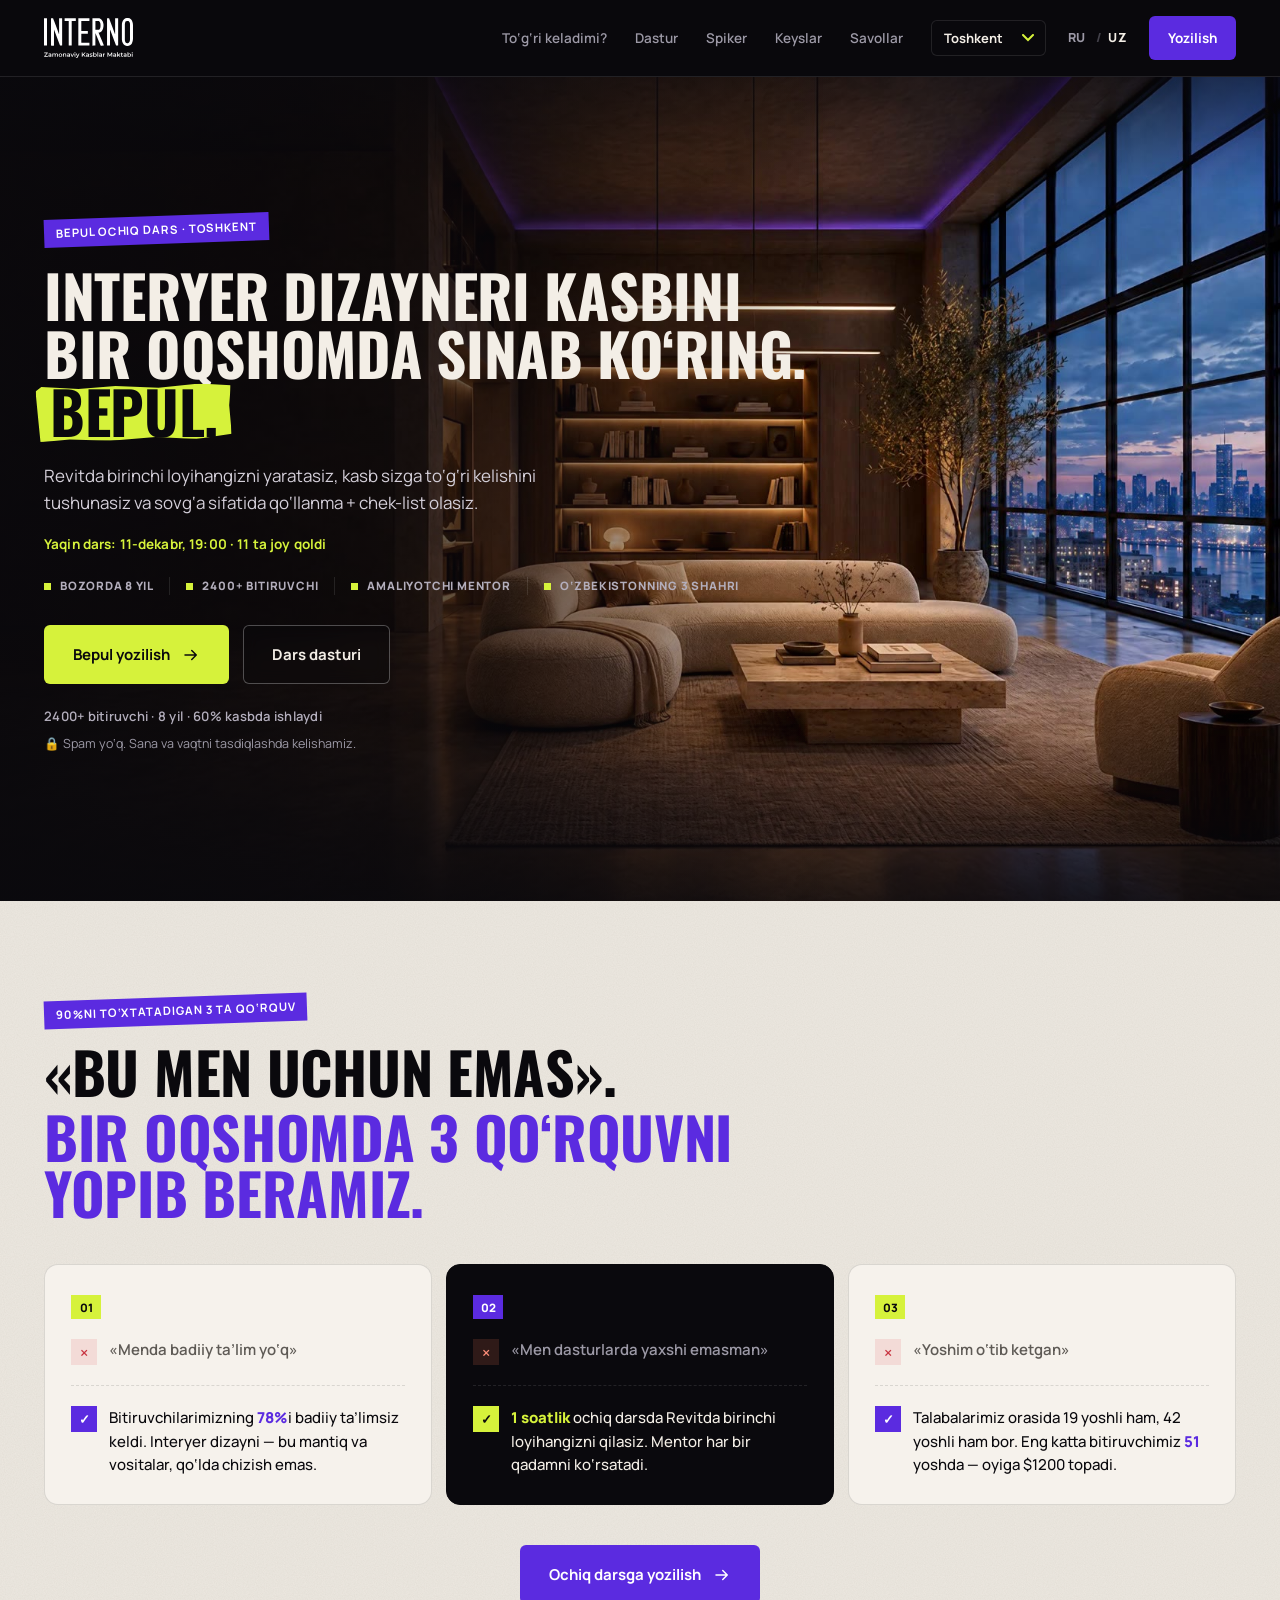
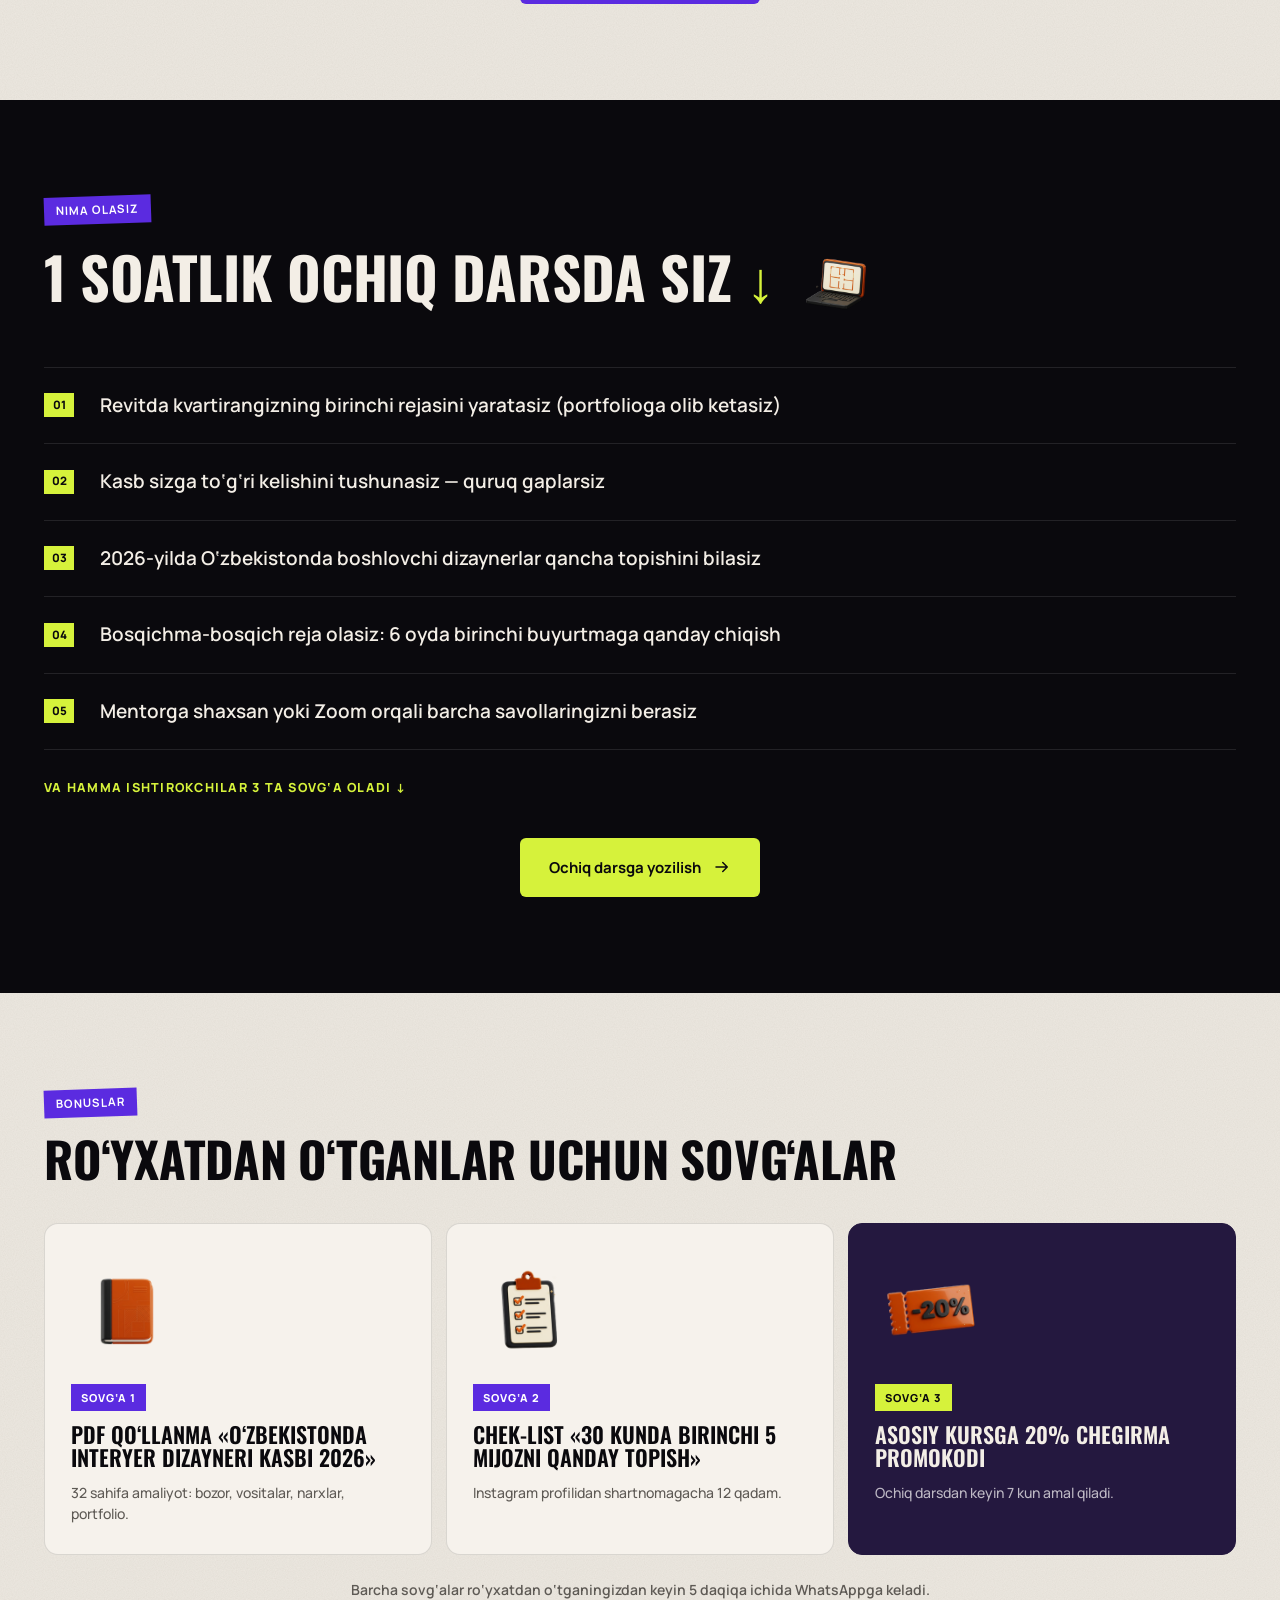
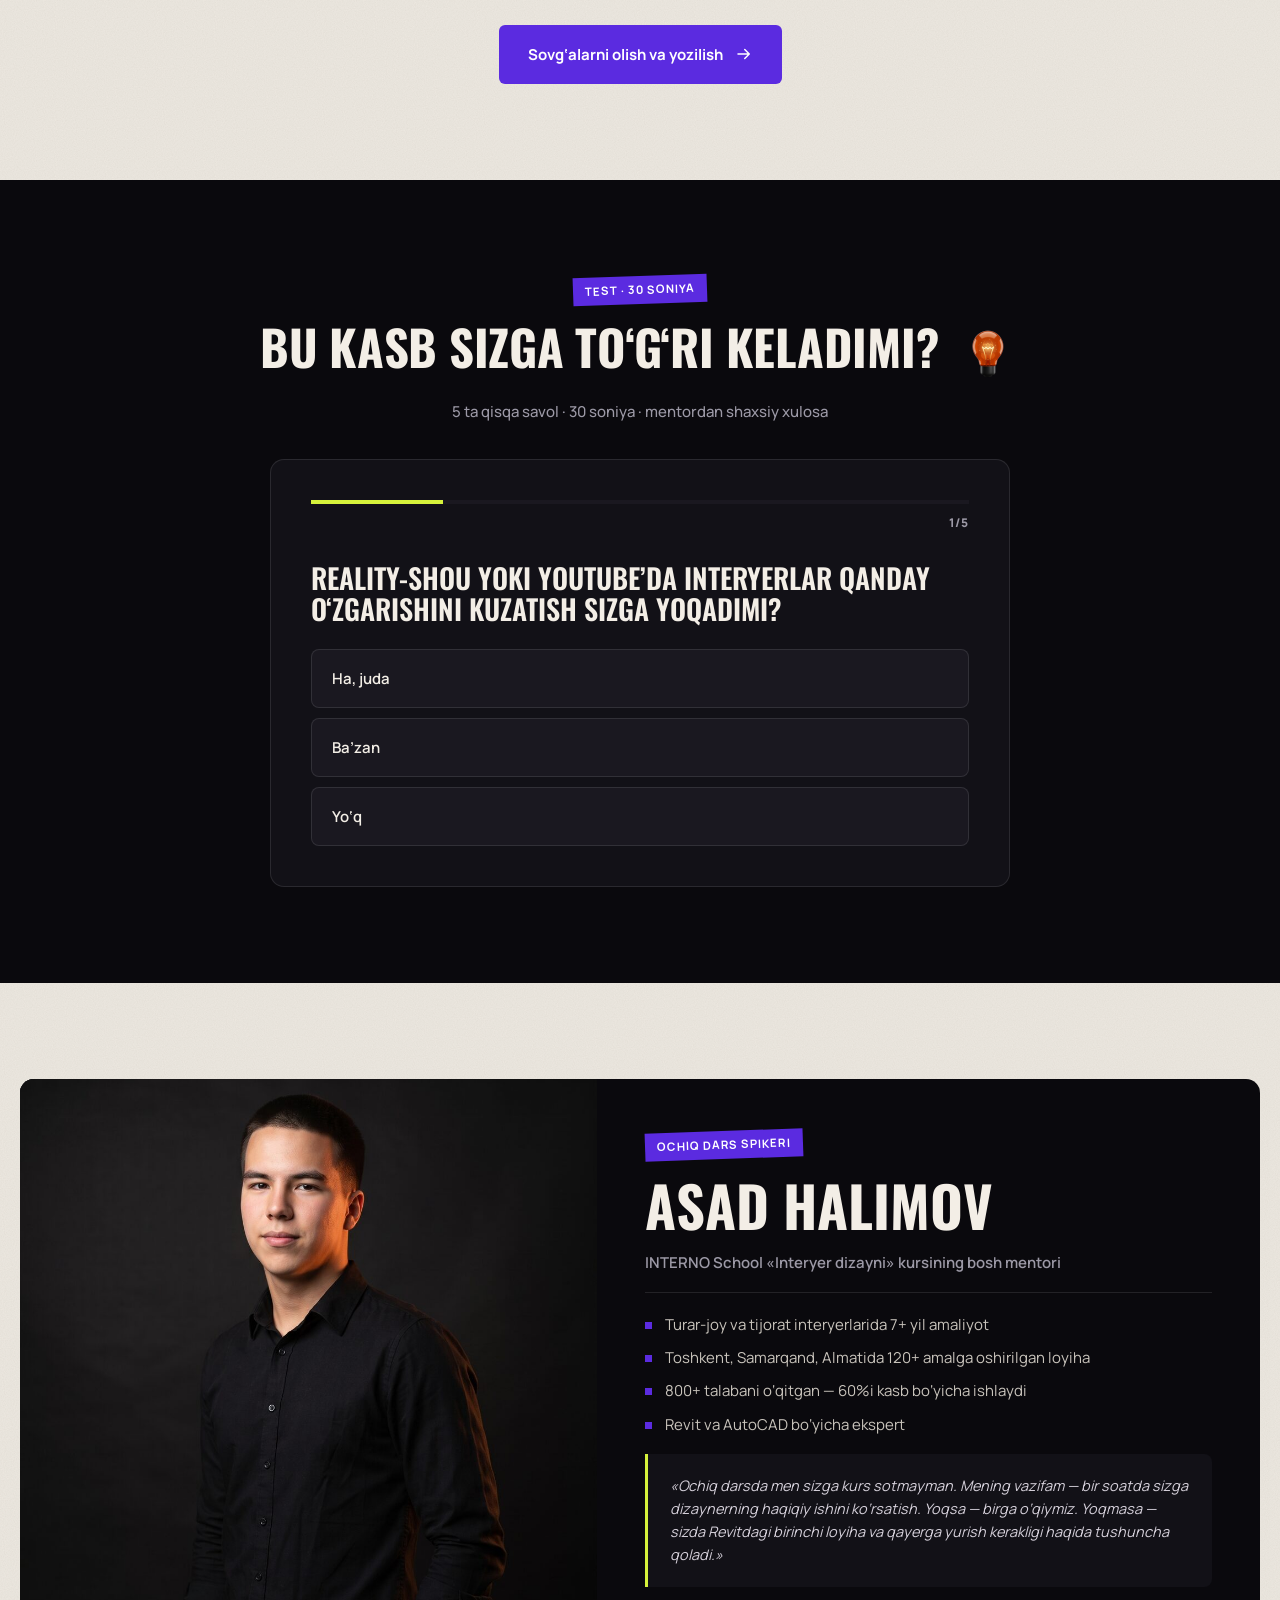
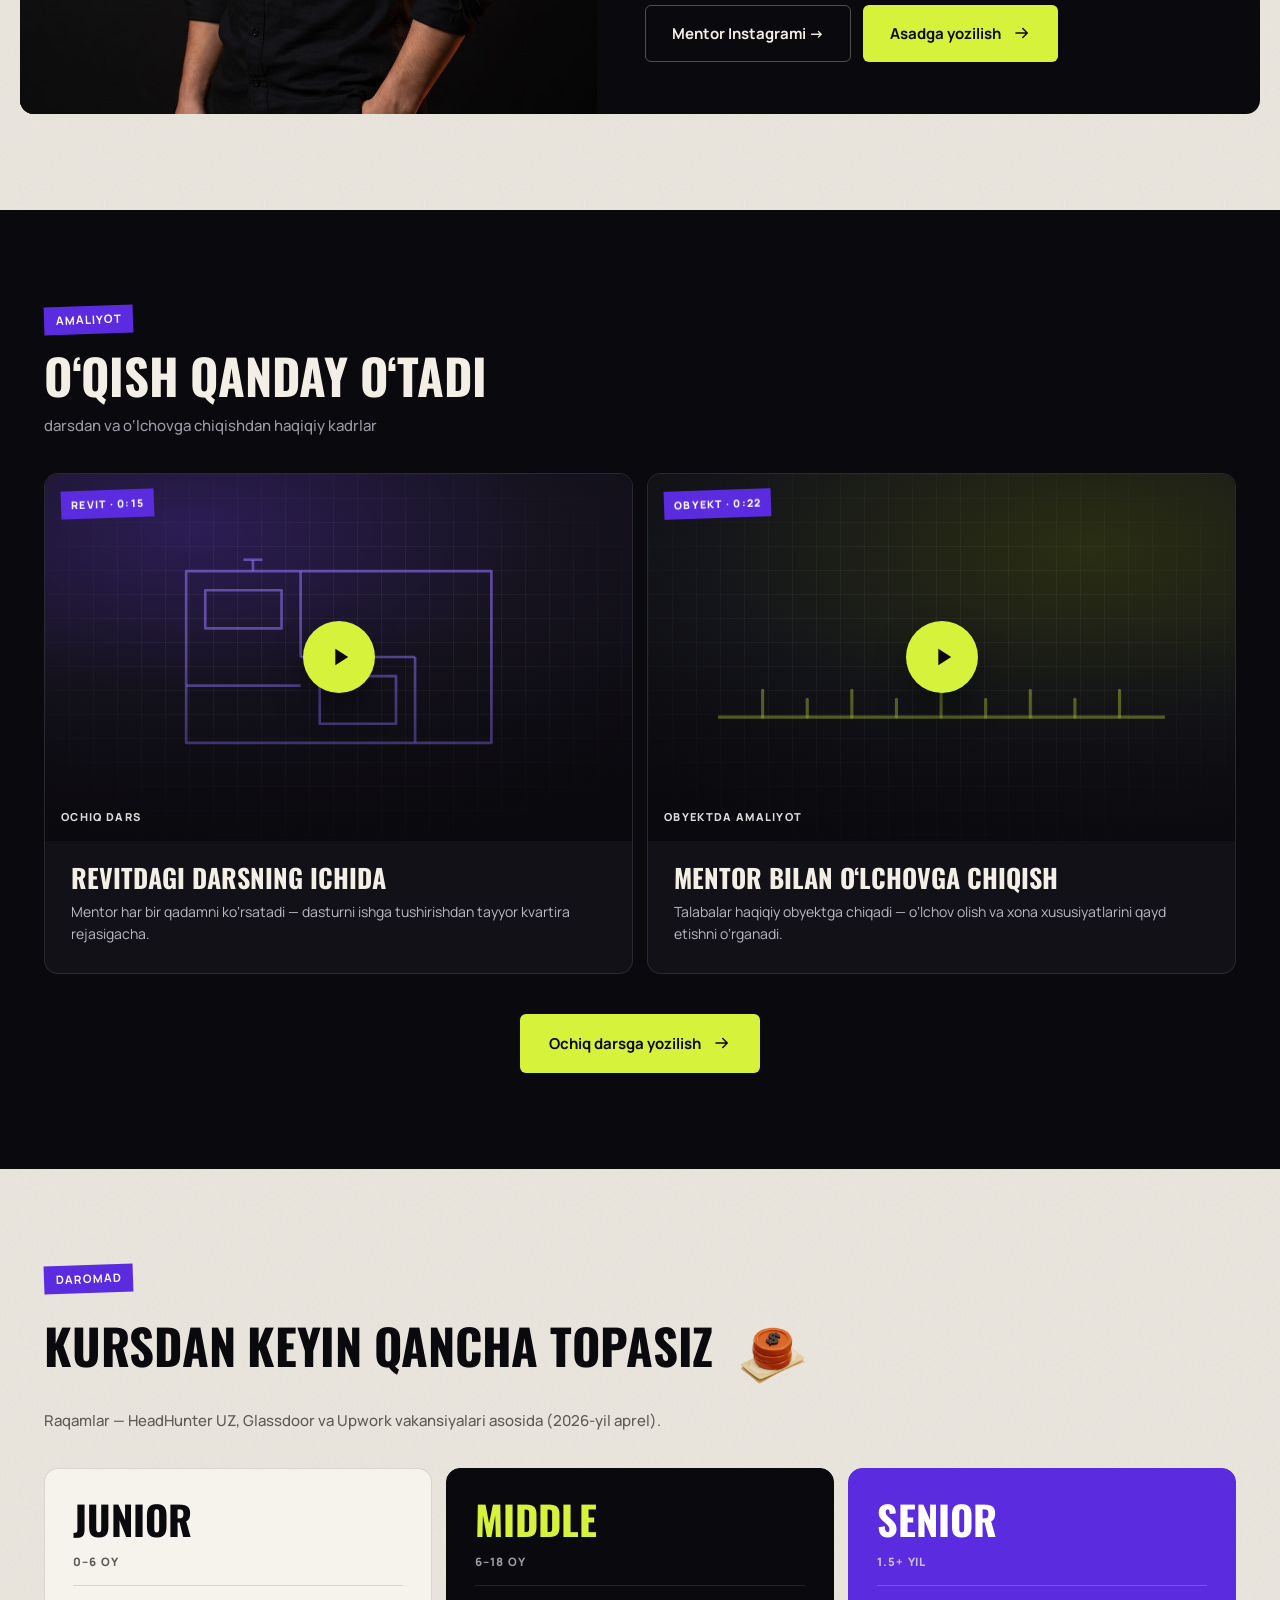
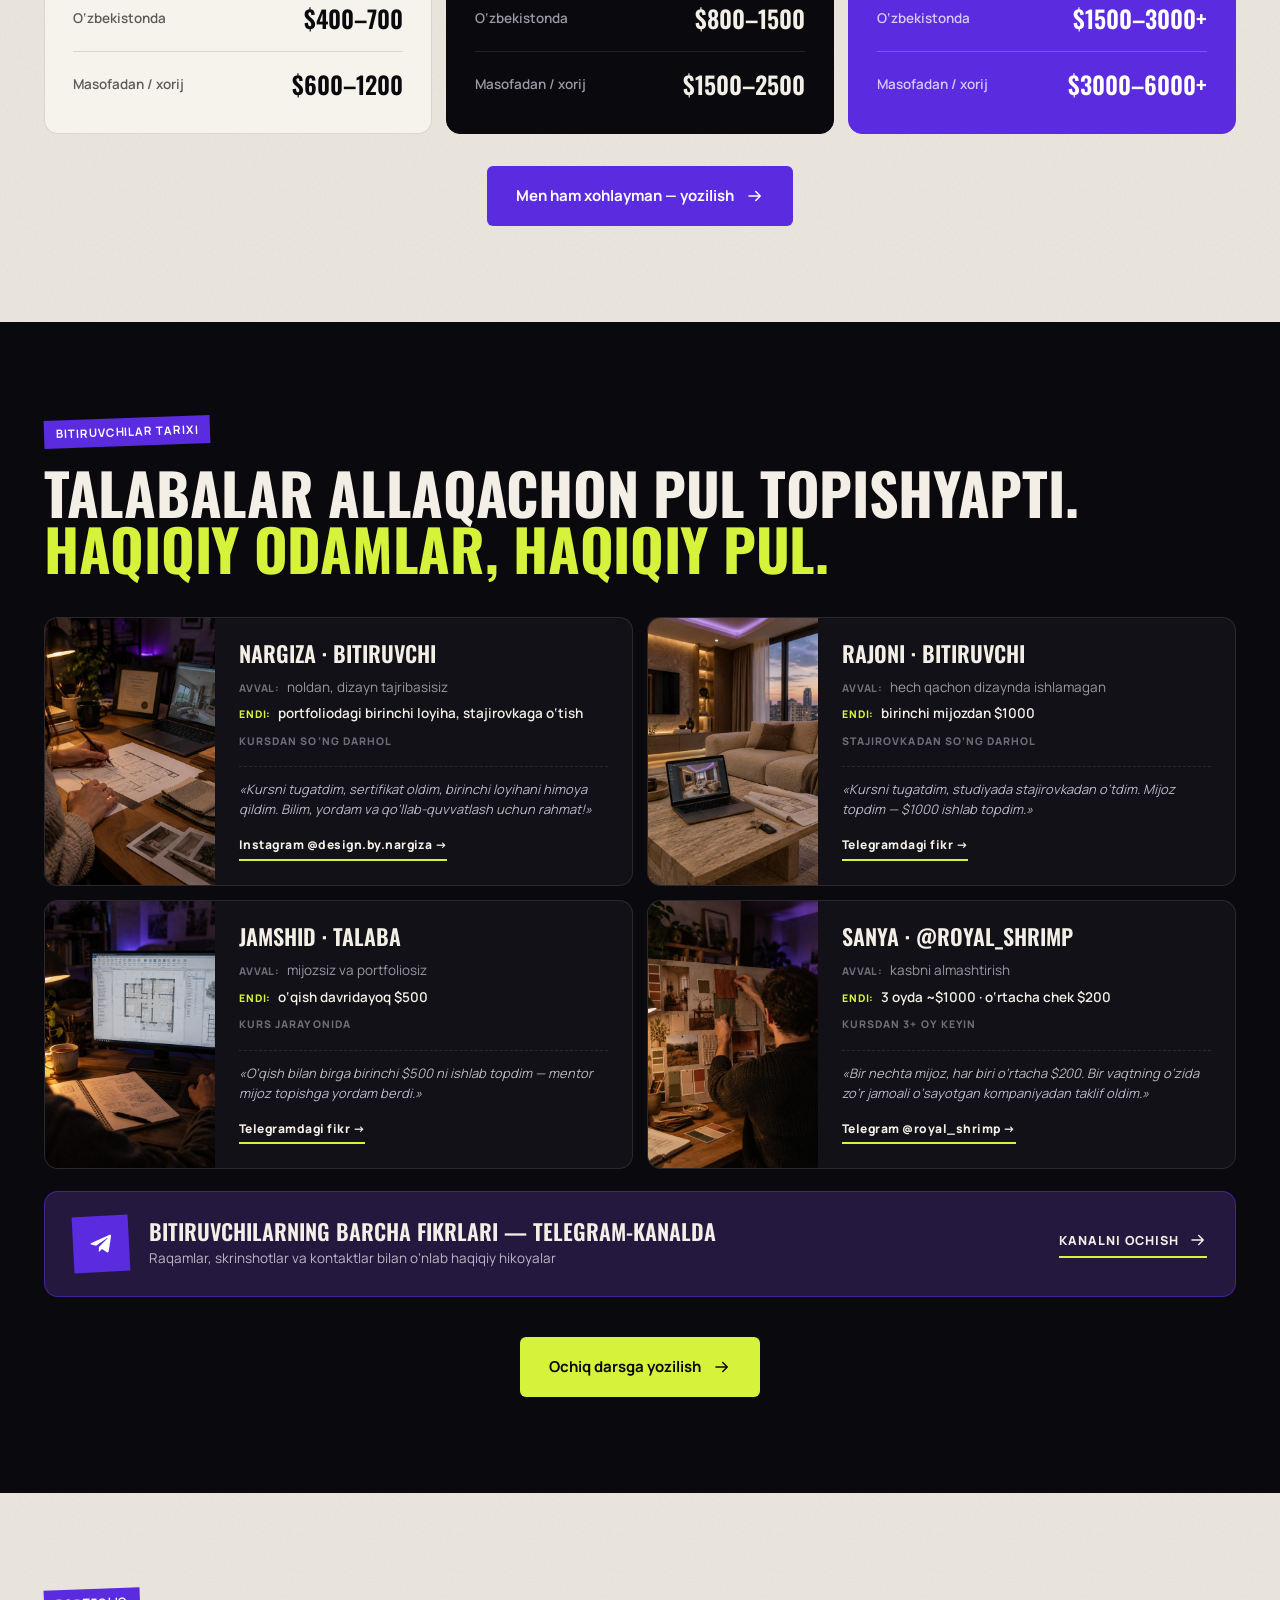
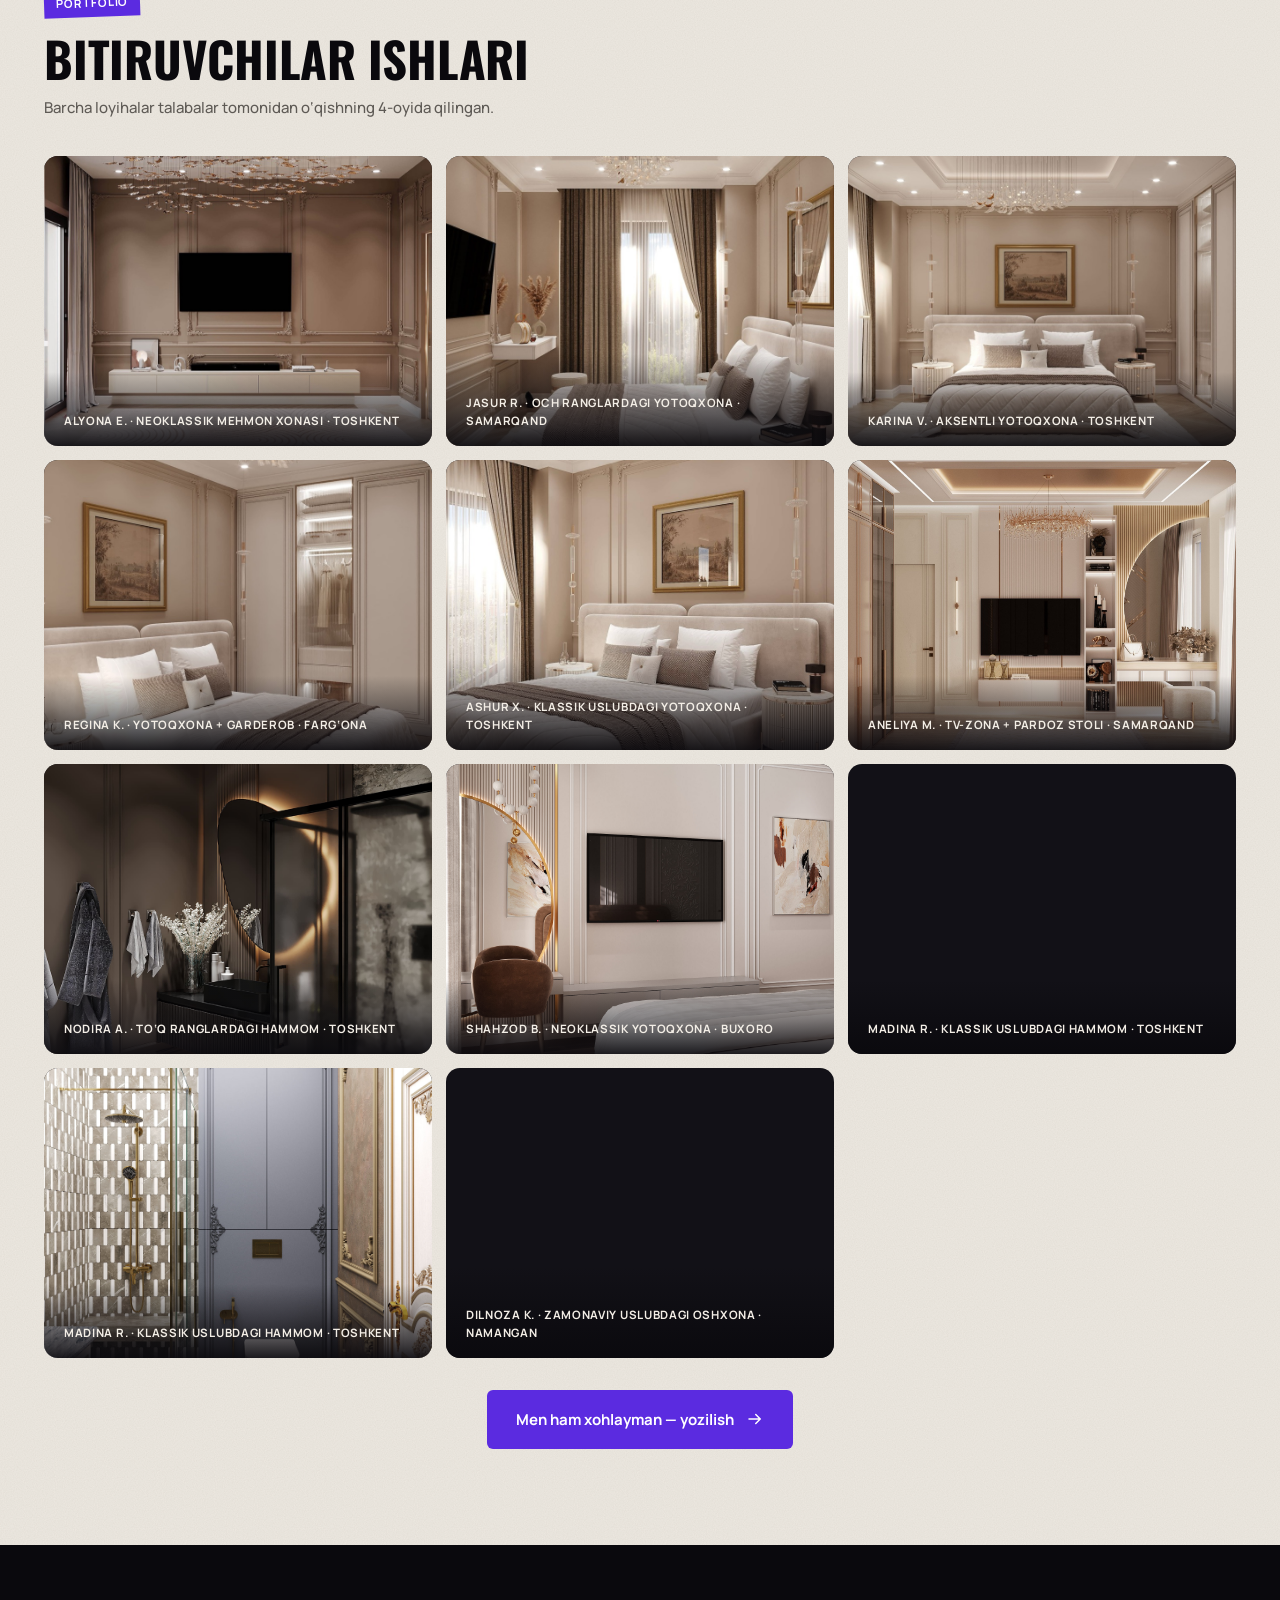
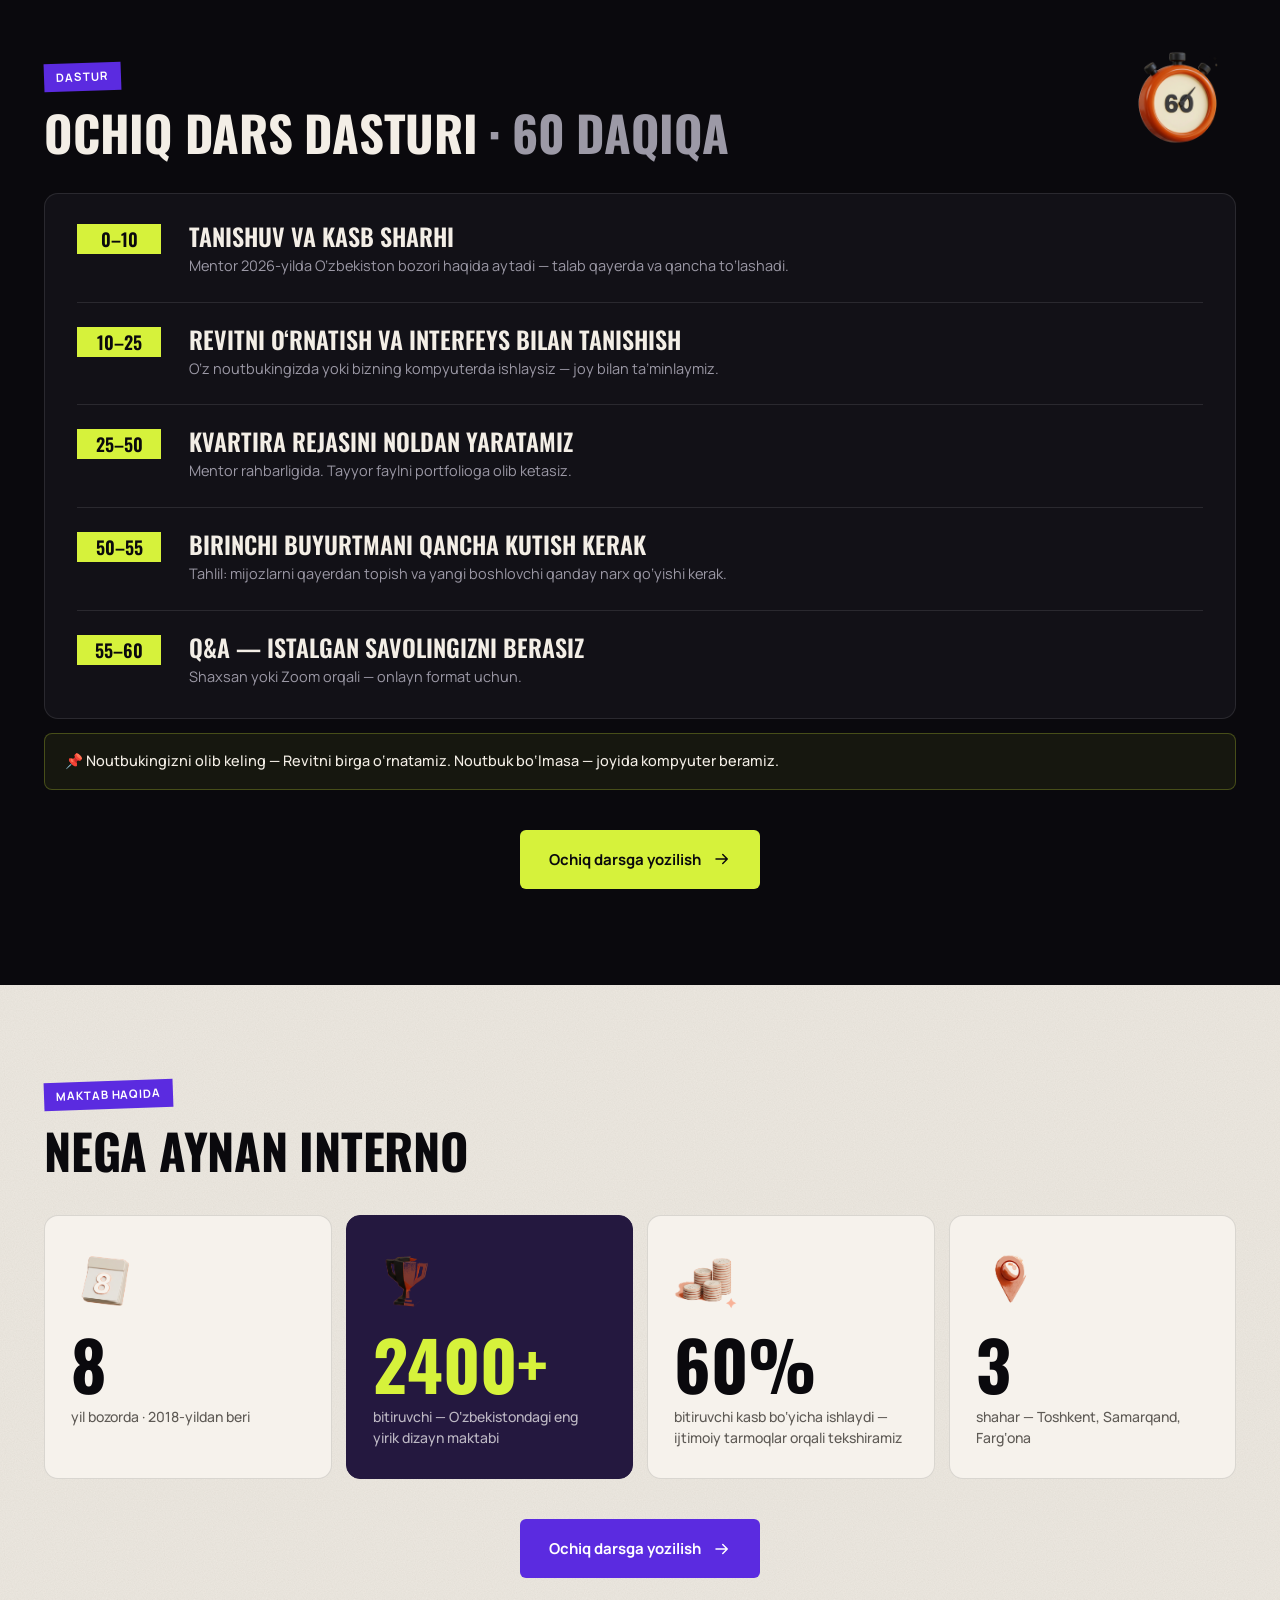
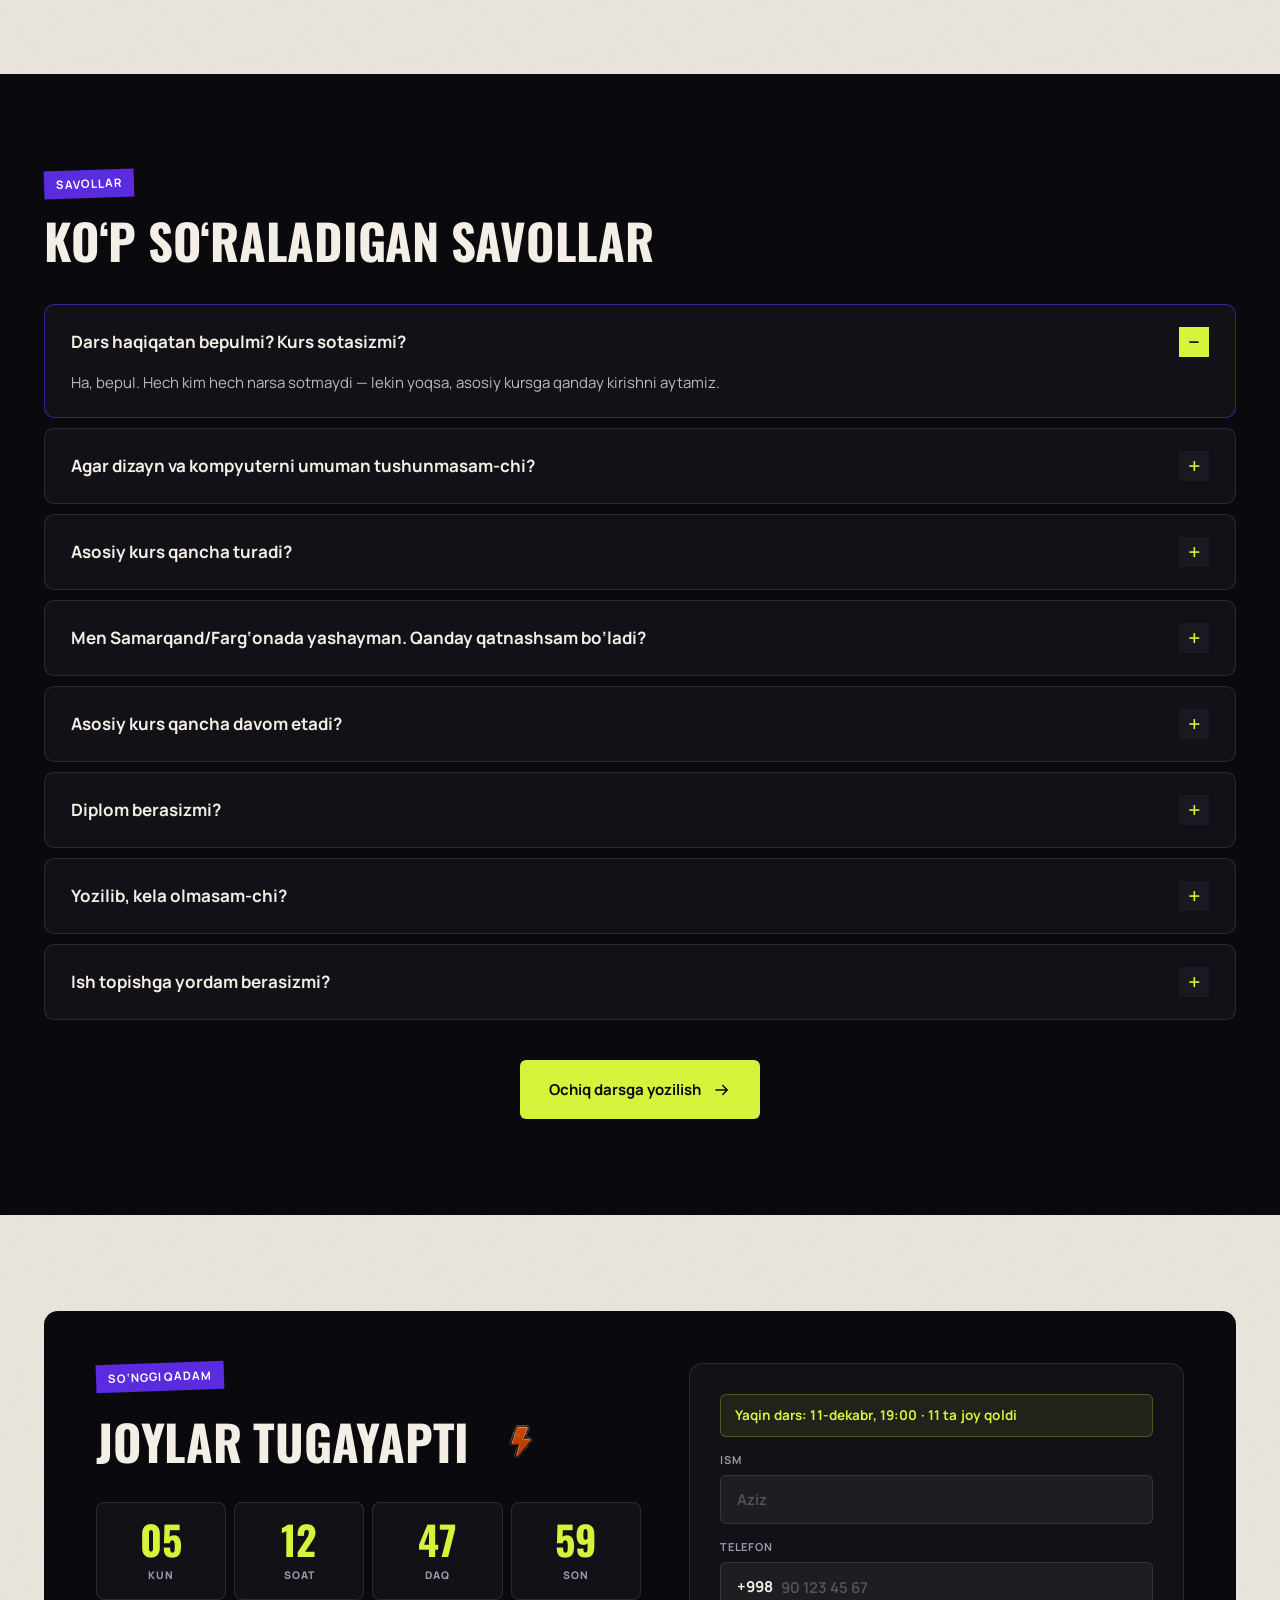
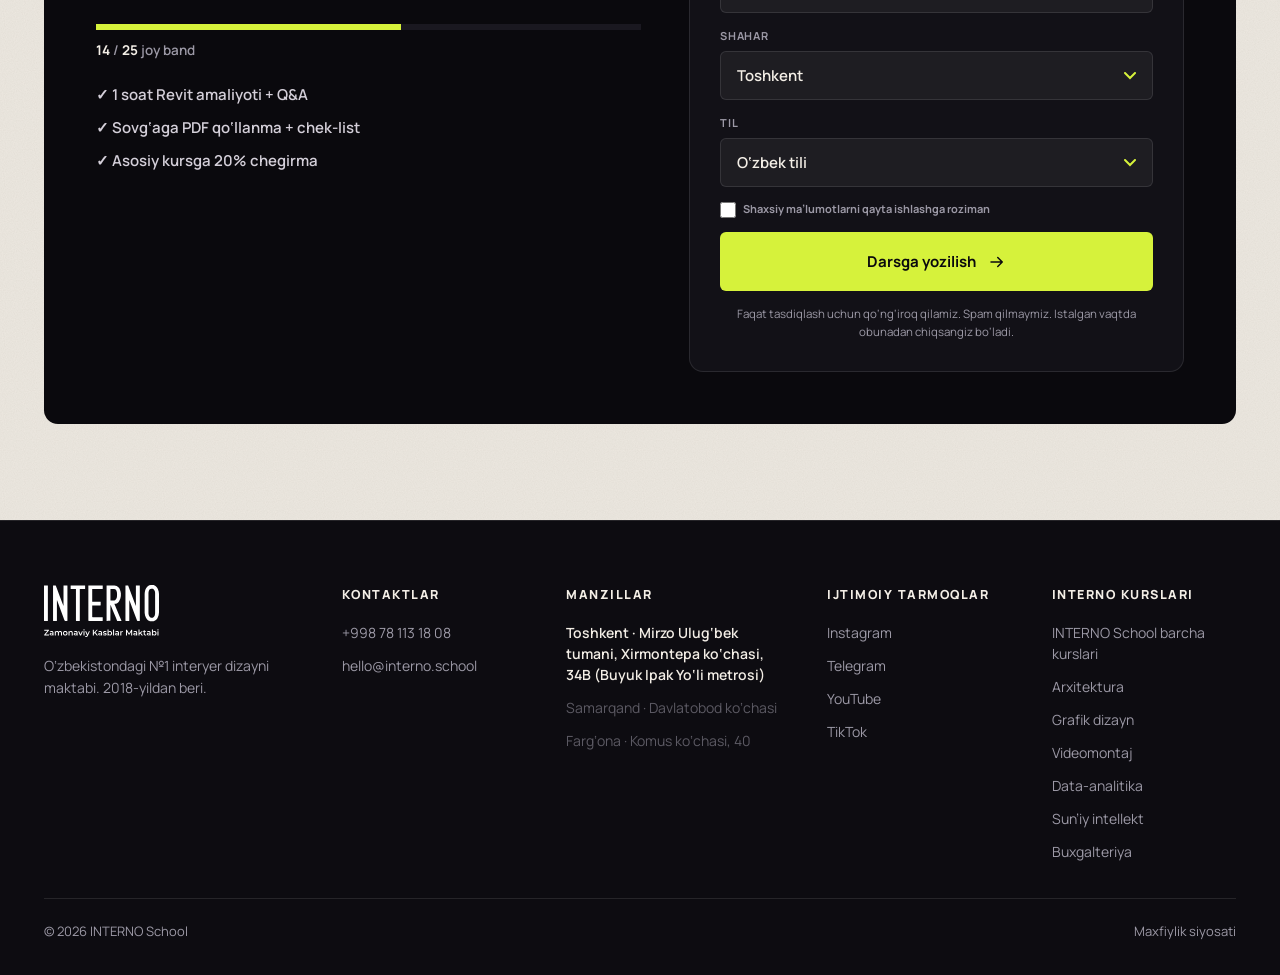
==== uz/index.html @ 607f504f "SEO/GEO: домен interior.internoedu.uz, статическая /uz/, JSON-LD, robots/sitemap/llms - canonical/og" ====
<!DOCTYPE html>
<html lang="uz">
<head>
<meta charset="UTF-8" />
<meta name="viewport" content="width=device-width, initial-scale=1.0" />
<!-- СГЕНЕРИРОВАНО scripts/build-seo.mjs из index.html — не редактируйте вручную -->
<!-- seo:start — блок генерирует scripts/build-seo.mjs, правки вносите там (тексты — в META/dict) -->
<title>Toshkentda interyer dizayni kursi — bepul ochiq dars | INTERNO</title>
<meta name="description" content="Toshkent, Samarqand va Farg‘onada interyer dizayni bo‘yicha bepul ochiq dars: 1 soatda Revitda birinchi loyiha. Asosiy kurs — 6 oy, sertifikat." />
<meta name="robots" content="index, follow, max-image-preview:large, max-snippet:-1, max-video-preview:-1" />
<link rel="canonical" href="https://interior.internoedu.uz/uz/" />
<link rel="alternate" hreflang="ru" href="https://interior.internoedu.uz/" />
<link rel="alternate" hreflang="uz" href="https://interior.internoedu.uz/uz/" />
<link rel="alternate" hreflang="x-default" href="https://interior.internoedu.uz/" />
<link rel="icon" href="/favicon.ico" sizes="48x48" />
<link rel="icon" href="/icon.svg" type="image/svg+xml" />
<link rel="apple-touch-icon" href="/apple-touch-icon.png" />
<meta property="og:type" content="website" />
<meta property="og:site_name" content="INTERNO School" />
<meta property="og:url" content="https://interior.internoedu.uz/uz/" />
<meta property="og:title" content="Toshkentda interyer dizayni kursi — bepul ochiq dars | INTERNO" />
<meta property="og:description" content="Toshkent, Samarqand va Farg‘onada interyer dizayni bo‘yicha bepul ochiq dars: 1 soatda Revitda birinchi loyiha. Asosiy kurs — 6 oy, sertifikat." />
<meta property="og:image" content="https://interior.internoedu.uz/hero/interior-d.jpg" />
<meta property="og:image:width" content="1920" />
<meta property="og:image:height" content="1080" />
<meta property="og:image:alt" content="Dizaynerlik interyerining 3D kompozitsiyasi" />
<meta property="og:locale" content="uz_UZ" />
<meta property="og:locale:alternate" content="ru_RU" />
<meta name="twitter:card" content="summary_large_image" />
<meta name="twitter:title" content="Toshkentda interyer dizayni kursi — bepul ochiq dars | INTERNO" />
<meta name="twitter:description" content="Toshkent, Samarqand va Farg‘onada interyer dizayni bo‘yicha bepul ochiq dars: 1 soatda Revitda birinchi loyiha. Asosiy kurs — 6 oy, sertifikat." />
<meta name="twitter:image" content="https://interior.internoedu.uz/hero/interior-d.jpg" />
<script type="application/ld+json">
{
 "@context": "https://schema.org",
 "@graph": [
  {
   "@type": "EducationalOrganization",
   "@id": "https://internoedu.uz/#org",
   "name": "INTERNO School",
   "url": "https://internoedu.uz/",
   "telephone": "+998781131808",
   "sameAs": [
    "https://t.me/interno_school",
    "https://instagram.com/interno.school"
   ]
  },
  {
   "@type": "Course",
   "@id": "https://interior.internoedu.uz/#course",
   "name": "Interyer dizayni",
   "description": "INTERNO School’ning Toshkent, Samarqand va Farg‘onadagi oflayn interyer dizayni kursi: 6 oy, haftada 2 marta, 2 soatdan, QR-kodli sertifikat, karyera markazi portfolio va birinchi mijozlarni topishda yordam beradi. Bepul ochiq darsdan boshlang: 1 soatda Revitda kvartira rejasining birinchi loyihasi.",
   "url": "https://interior.internoedu.uz/uz/",
   "inLanguage": [
    "ru",
    "uz"
   ],
   "provider": {
    "@id": "https://internoedu.uz/#org"
   },
   "image": "https://interior.internoedu.uz/hero/interior-d.jpg",
   "timeRequired": "P6M",
   "educationalCredentialAwarded": "QR-kodli sertifikat",
   "hasCourseInstance": [
    {
     "@type": "CourseInstance",
     "courseMode": "Onsite",
     "courseWorkload": "Haftada 2 marta, 2 soatdan",
     "location": {
      "@type": "Place",
      "name": "INTERNO School — Toshkent",
      "address": {
       "@type": "PostalAddress",
       "streetAddress": "Mirzo Ulug‘bek tumani, Xirmontepa ko‘chasi, 34B (Buyuk Ipak Yo‘li metrosi)",
       "addressLocality": "Tashkent",
       "addressCountry": "UZ"
      }
     }
    },
    {
     "@type": "CourseInstance",
     "courseMode": "Onsite",
     "courseWorkload": "Haftada 2 marta, 2 soatdan",
     "location": {
      "@type": "Place",
      "name": "INTERNO School — Samarqand",
      "address": {
       "@type": "PostalAddress",
       "streetAddress": "Davlatobod ko‘chasi",
       "addressLocality": "Samarkand",
       "addressCountry": "UZ"
      }
     }
    },
    {
     "@type": "CourseInstance",
     "courseMode": "Onsite",
     "courseWorkload": "Haftada 2 marta, 2 soatdan",
     "location": {
      "@type": "Place",
      "name": "INTERNO School — Farg‘ona",
      "address": {
       "@type": "PostalAddress",
       "streetAddress": "Komus ko‘chasi, 40",
       "addressLocality": "Fergana",
       "addressCountry": "UZ"
      }
     }
    }
   ]
  },
  {
   "@type": "Person",
   "@id": "https://interior.internoedu.uz/#mentor-asad",
   "name": "Asad Halimov",
   "jobTitle": "INTERNO School «Interyer dizayni» kursining bosh mentori",
   "image": "https://interior.internoedu.uz/mentor-asad.jpg",
   "worksFor": {
    "@id": "https://internoedu.uz/#org"
   },
   "knowsAbout": [
    "Revit",
    "AutoCAD",
    "Interyer dizayni"
   ],
   "description": "Turar-joy va tijorat interyerlarida 7+ yil amaliyot. Toshkent, Samarqand, Almatida 120+ amalga oshirilgan loyiha. 800+ talabani o‘qitgan — 60%i kasb bo‘yicha ishlaydi. Revit va AutoCAD bo‘yicha ekspert."
  },
  {
   "@type": "WebPage",
   "@id": "https://interior.internoedu.uz/uz/#webpage",
   "url": "https://interior.internoedu.uz/uz/",
   "name": "Toshkentda interyer dizayni kursi — bepul ochiq dars | INTERNO",
   "description": "Toshkent, Samarqand va Farg‘onada interyer dizayni bo‘yicha bepul ochiq dars: 1 soatda Revitda birinchi loyiha. Asosiy kurs — 6 oy, sertifikat.",
   "inLanguage": "uz",
   "about": {
    "@id": "https://interior.internoedu.uz/#course"
   },
   "mentions": {
    "@id": "https://interior.internoedu.uz/#mentor-asad"
   },
   "publisher": {
    "@id": "https://internoedu.uz/#org"
   },
   "primaryImageOfPage": "https://interior.internoedu.uz/hero/interior-d.jpg",
   "breadcrumb": {
    "@id": "https://interior.internoedu.uz/uz/#breadcrumb"
   },
   "dateModified": "2026-11-08"
  },
  {
   "@type": "BreadcrumbList",
   "@id": "https://interior.internoedu.uz/uz/#breadcrumb",
   "itemListElement": [
    {
     "@type": "ListItem",
     "position": 1,
     "name": "INTERNO School",
     "item": "https://internoedu.uz/uz/"
    },
    {
     "@type": "ListItem",
     "position": 2,
     "name": "Interyer dizayni",
     "item": "https://interior.internoedu.uz/uz/"
    }
   ]
  },
  {
   "@type": "FAQPage",
   "@id": "https://interior.internoedu.uz/uz/#faq",
   "inLanguage": "uz",
   "mainEntity": [
    {
     "@type": "Question",
     "name": "Dars haqiqatan bepulmi? Kurs sotasizmi?",
     "acceptedAnswer": {
      "@type": "Answer",
      "text": "Ha, bepul. Hech kim hech narsa sotmaydi — lekin yoqsa, asosiy kursga qanday kirishni aytamiz."
     }
    },
    {
     "@type": "Question",
     "name": "Agar dizayn va kompyuterni umuman tushunmasam-chi?",
     "acceptedAnswer": {
      "@type": "Answer",
      "text": "Dars noldan qurilgan. Mentor har bir qadamni tushuntiradi."
     }
    },
    {
     "@type": "Question",
     "name": "Asosiy kurs qancha turadi?",
     "acceptedAnswer": {
      "@type": "Answer",
      "text": "Format va shaharga bog‘liq. Aniq narx va bo‘lib to‘lash shartlarini darsda aytamiz."
     }
    },
    {
     "@type": "Question",
     "name": "Men Samarqand/Farg‘onada yashayman. Qanday qatnashsam bo‘ladi?",
     "acceptedAnswer": {
      "@type": "Answer",
      "text": "Ochiq darslar 3 ta shaharning barchasida o‘tkaziladi. Shahringizdagi manzilni yozilganingizda yuboramiz."
     }
    },
    {
     "@type": "Question",
     "name": "Asosiy kurs qancha davom etadi?",
     "acceptedAnswer": {
      "@type": "Answer",
      "text": "6 oy. Haftada 2 marta, 2 soatdan."
     }
    },
    {
     "@type": "Question",
     "name": "Diplom berasizmi?",
     "acceptedAnswer": {
      "@type": "Answer",
      "text": "Ha, saytimizda tekshirsa bo‘ladigan QR-kodli sertifikat beramiz."
     }
    },
    {
     "@type": "Question",
     "name": "Yozilib, kela olmasam-chi?",
     "acceptedAnswer": {
      "@type": "Answer",
      "text": "Shunchaki bizga yozing — keyingi darsga ko‘chiramiz. Hech qanday muammosiz."
     }
    },
    {
     "@type": "Question",
     "name": "Ish topishga yordam berasizmi?",
     "acceptedAnswer": {
      "@type": "Answer",
      "text": "Ha, karyera markazimiz bor. Portfolio yig‘ish va birinchi mijozlarni topishda yordam beramiz."
     }
    }
   ]
  }
 ]
}
</script>
<!-- seo:end -->

<!-- ===== BOOT + I18N =====
     Inlined in <head> so ?lang=uz|ru and ?city=tsh|smr|fer apply synchronously,
     before the hero is painted (no flash of Russian text on ?lang=uz).
     Order: URL param → localStorage → navigator.language → default uz. -->
<script>
// Next open lesson — single source of truth for hero line, forms and countdown.
// Lessons repeat weekly: the anchor date fixes the weekday and time (Tashkent,
// UTC+5), the upcoming date is computed from it so the page never goes stale.
// seatsMax/seatsMin: свободные места в начале и в конце недельного цикла —
// seatsLeft считается от времени до урока, одинаково у всех посетителей.
window.LESSON_SCHEDULE = { anchor: '2026-07-17', time: '19:00', seatsTotal: 25, seatsMax: 12, seatsMin: 2 };
window.nextLessonTarget = function(){
  var S = window.LESSON_SCHEDULE, WEEK = 7 * 86400000;
  var t = new Date(S.anchor + 'T' + S.time + ':00+05:00');
  var now = new Date();
  if(now > t) t = new Date(t.getTime() + Math.ceil((now - t) / WEEK) * WEEK);
  return t;
};
window.lessonDateStr = function(target){
  // Calendar date of the lesson in Tashkent: shift to UTC+5, read as UTC.
  return new Date(target.getTime() + 5 * 3600000).toISOString().slice(0, 10);
};
window.lessonSeatsLeft = function(target){
  var S = window.LESSON_SCHEDULE, WEEK = 7 * 86400000;
  // Доля недели, прошедшая с прошлого урока: 0 — запись только открылась,
  // 1 — урок вот-вот начнётся.
  var f = Math.min(1, Math.max(0, 1 - (target - new Date()) / WEEK));
  // Smoothstep: заполнение ускоряется к середине недели и к концу.
  var eased = f * f * (3 - 2 * f);
  return S.seatsMin + Math.round((S.seatsMax - S.seatsMin) * (1 - eased));
};
window.NEXT_LESSON = (function(){
  var S = window.LESSON_SCHEDULE, t = nextLessonTarget();
  return { date: lessonDateStr(t), time: S.time, seatsLeft: lessonSeatsLeft(t), seatsTotal: S.seatsTotal };
})();

const dict = {
  ru: {
    "nav.fear":"Подойдёт?","nav.program":"Программа","nav.mentor":"Спикер","nav.cases":"Кейсы","nav.faq":"FAQ","nav.signup":"Записаться",
    "nav.cityAria":"Город",
    "hero.eyebrow":"Бесплатный открытый урок",
    "hero.title1":"Попробуйте профессию","hero.title2":"дизайнера интерьера","hero.title3":"за 1 вечер. <em>Бесплатно.</em>",
    "hero.subtitle":"Создадите свой первый проект в Revit, поймёте подходит ли вам профессия, и получите путеводитель + чек-лист в подарок.",
    "hero.cta":"Записаться бесплатно","hero.cta2":"Программа урока",
    "hero.social":"2400+ выпускников · 8 лет · 60% в профессии",
    "hero.micro":"🔒 Без спама. Дату и время согласуем при подтверждении.",
    "hero.alt":"3D композиция дизайнерского интерьера",
    /* --- A/B, вариант B: оффер-первый герой. Ключ "x@b" перекрывает "x",
           пока window.AB_HERO === 'b' (см. t() в applyLang). --- */
    "hero.title1@b":"<em>60%</em> выпускников",
    "hero.title2@b":"работают дизайнерами",
    "hero.title3@b":"Первый проект — за 1 вечер",
    "hero.subtitle@b":"За 60 минут соберёте планировку квартиры в Revit и унесёте готовый файл в портфолио. Куратор разберёт, сколько платят на рынке и где брать первого клиента. Опыт не нужен.",
    "hero.cta@b":"Занять место на уроке",
    "hero.proof1":"2400+ выпускников","hero.proof2":"8 лет на рынке","hero.proof3":"Куратор-практик, 7+ лет",
    "hero.proofNote":"",
    "hero.formTitle":"Заполнение — 15 секунд",
    "hero.program":"Сначала посмотреть программу",
    "trust.t1":"8 лет на рынке","trust.t2":"2400+ выпускников","trust.t3":"Куратор-практик","trust.t4":"3 города Узбекистана",
    "mc.label":"Ведёт открытый урок","mc.name":"Асад Халимов","mc.role":"Старший куратор · 7+ лет в дизайне",

    "fear.kicker":"3 страха, которые останавливают 90% людей",
    "fear.title":"«Это не для меня».",
    "fear.title2":"Закроем все 3 страха<br/>за 1 вечер.",
    "fear.q1":"«У меня нет художественного образования»",
    "fear.a1":"<b>78%</b> наших выпускников пришли без художки. Дизайн интерьера — это логика и инструменты, а не рисование от руки.",
    "fear.q2":"«Я не разбираюсь в программах»",
    "fear.a2":"За <b>1 час</b> открытого урока вы сделаете свой первый проект в Revit. Куратор покажет каждый шаг.",
    "fear.q3":"«Уже не мой возраст»",
    "fear.a3":"Среди студентов и в 19, и в 42. Самой старшей выпускнице <b>51</b> — она зарабатывает $1200 в месяц.",

    "ben.title":"За 1 час на открытом уроке",
    "ben.b1":"Сделаете свой первый проект планировки квартиры в Revit (унесёте в портфолио)",
    "ben.b2":"Поймёте подходит ли вам профессия — без воды и общих фраз",
    "ben.b3":"Узнаете сколько реально зарабатывают начинающие дизайнеры в Узбекистане в 2026",
    "ben.b4":"Получите пошаговый план: как за 6 месяцев выйти на свой первый заказ",
    "ben.b5":"Зададите все вопросы куратору лично или в Zoom — для онлайн-формата",
    "ben.foot":"И ВСЕ присутствующие получают 3 подарка ↓",

    "gift.title":"Подарки за регистрацию",
    "gift.l1":"ПОДАРОК 1","gift.l2":"ПОДАРОК 2","gift.l3":"ПОДАРОК 3",
    "gift.t1":"PDF-гайд «Путеводитель по профессии дизайнера интерьера в Узбекистане 2026»",
    "gift.d1":"32 страницы практики: рынок, инструменты, цены, портфолио.",
    "gift.t2":"Чек-лист «Как найти первых 5 клиентов за 30 дней»",
    "gift.d2":"12 шагов от первого профиля в Instagram до подписания договора.",
    "gift.t3":"Промокод на скидку 20% на основной курс",
    "gift.d3":"Действует 7 дней после открытого урока.",
    "gift.note":"Все подарки придут на WhatsApp в течение 5 минут после регистрации.",
    "gift.cta":"Получить подарки и записаться",

    "quiz.title":"Подходит ли вам профессия?",
    "quiz.lead":"5 коротких вопросов · 30 секунд · персональный вердикт от куратора",
    "quiz.restart":"← Пройти заново",
    "q1.t":"Вам нравится наблюдать, как меняются интерьеры в реалити-шоу или на YouTube?",
    "q1.a1":"Да, очень","q1.a2":"Иногда","q1.a3":"Нет",
    "q2.t":"Что вас больше привлекает в профессии?",
    "q2.a1":"Творчество и самовыражение","q2.a2":"Стабильный доход","q2.a3":"Работа удалённо","q2.a4":"Всё вместе",
    "q3.t":"Сколько времени готовы уделять обучению?",
    "q3.a1":"1–2 часа в день","q3.a2":"3–4 часа в день","q3.a3":"Только по выходным",
    "q4.t":"Какой результат хотите получить через 6 месяцев?",
    "q4.a1":"Первый клиент и доход","q4.a2":"Новая профессия и портфолио","q4.a3":"Просто разобраться, моё ли это",
    "q5.t":"В каком городе вы находитесь?",
    "q5.a1":"Ташкент","q5.a2":"Самарканд","q5.a3":"Фергана","q5.a4":"Другой город",
    "verdict.high":"<b>Отличный результат:</b> по вашим ответам профессия дизайнера интерьера подходит вам — приходите на бесплатный урок и убедитесь на практике.",
    "verdict.mid":"<b>Хороший потенциал:</b> у вас есть интерес и мотивация — открытый урок поможет окончательно понять, ваше ли это.",
    "verdict.low":"<b>Вы пока сомневаетесь</b> — бесплатный урок ни к чему не обязывает и поможет принять решение.",

    "m.kicker":"Спикер открытого урока",
    "m.role":"Старший куратор курса «Дизайн интерьера» в INTERNO School",
    "m.l1":"7+ лет практики в дизайне жилых и коммерческих интерьеров",
    "m.l2":"120+ реализованных проектов в Ташкенте, Самарканде, Алматы",
    "m.l3":"Обучил 800+ студентов — 60% работают в профессии",
    "m.l4":"Эксперт по Revit и AutoCAD",
    "m.quote":"«На открытом уроке я не буду продавать вам курс. Моя задача — за час показать вам реальную работу дизайнера. Если зацепит — будем учиться. Если нет — у вас останется первый проект в Revit и понимание, куда двигаться дальше.»",
    "m.ig":"Instagram куратора →","m.cta":"Записаться к Асаду",

    "prac.title":"Как проходит обучение",
    "prac.lead":"реальные кадры с урока и выезда на замер",
    "prac.t1":"Открытый урок","prac.h1":"Изнутри урока в Revit",
    "prac.d1":"Куратор показывает каждый шаг — от запуска программы до готовой планировки квартиры.",
    "prac.t2":"Практика на объекте","prac.h2":"Выезд на замер с куратором",
    "prac.d2":"Студенты выезжают на реальный объект — учатся снимать размеры и фиксировать особенности помещения.",
    "prac.chip2":"ОБЪЕКТ · 0:22",
    "prac.al1":"Воспроизвести: Изнутри урока в Revit",
    "prac.al2":"Воспроизвести: Выезд на замер с куратором",

    "sal.title":"Сколько вы будете зарабатывать после курса",
    "sal.lead":"Цифры — на основе вакансий HeadHunter UZ, Glassdoor и Upwork (апрель 2026).",
    "sal.j":"0–6 месяцев","sal.m":"6–18 месяцев","sal.s":"1.5+ лет",
    "sal.uz":"В Узбекистане","sal.rem":"Удалёнка / зарубеж",
    "sal.cta":"Хочу так же — записаться",

    "case.title":"Студенты уже зарабатывают.","case.title2":"Реальные люди, реальные деньги.",
    "c.before":"Было:","c.after":"Стало:","c.tglink":"Отзыв в Telegram →",
    "c1.n":"Наргиза · выпускница","c2.n":"Раджони · выпускник","c3.n":"Джамшид · студент","c4.n":"Саня · @royal_shrimp",
    "c1.b":"с нуля, без опыта в дизайне","c1.a":"первый проект в портфолио, переход на стажировку","c1.t":"сразу после курса",
    "c1.q":"«Завершила курс, получила сертификат, защитила первый проект. Спасибо за знания, помощь и поддержку!»",
    "c2.b":"никогда не работал в дизайне","c2.a":"$1000 за первого клиента","c2.t":"сразу после стажировки",
    "c2.q":"«Закончил курс, прошёл стажировку в студии. Нашёл клиента — заработал $1000.»",
    "c3.b":"без клиентов и портфолио","c3.a":"$500 ещё во время обучения","c3.t":"в процессе курса",
    "c3.q":"«Заработал свои первые $500 параллельно с учёбой — куратор помог найти клиента.»",
    "c4.b":"смена профессии","c4.a":"~$1000 за 3 месяца · средний чек $200","c4.t":"3+ месяца после курса",
    "c4.q":"«Несколько клиентов в среднем по $200. Параллельно получил оффер в растущую компанию с крутой командой.»",
    "rev.title":"Все отзывы выпускников — в Telegram-канале",
    "rev.sub":"Десятки реальных историй с цифрами, скриншотами и контактами",
    "rev.cta":"Открыть канал",

    "works.title":"Работы выпускников",
    "works.lead":"Все проекты сделаны студентами на 4-м месяце обучения.",
    "works.cta":"Хочу так же — записаться",
    "works.c1":"Алёна Е. · гостиная-неоклассика · Ташкент",
    "works.c2":"Жасур Р. · спальня в светлых тонах · Самарканд",
    "works.c3":"Карина В. · спальня с акцентом · Ташкент",
    "works.c4":"Регина К. · спальня + гардероб · Фергана",
    "works.c5":"Ашур Х. · спальня в классике · Ташкент",
    "works.c6":"Анелия М. · ТВ-зона + туалетный столик · Самарканд",
    "works.c7":"Нодира А. · ванная в тёмных тонах · Ташкент",
    "works.c8":"Шахзод Б. · спальня-неоклассика · Бухара",
    "works.c9":"Мадина Р. · ванная в классике · Ташкент",
    "works.c10":"Дилноза К. · кухня в современном стиле · Наманган",

    "prog.title":"Программа открытого урока","prog.mins":"· 60 мин",
    "t1.t":"Знакомство и обзор профессии","t1.d":"Куратор расскажет о рынке Узбекистана в 2026 — куда идёт спрос и сколько платят.",
    "t2.t":"Установка Revit и обзор интерфейса","t2.d":"Работаете на своём ноутбуке или нашем — мы обеспечим место.",
    "t3.t":"Создаём планировку квартиры с нуля","t3.d":"Под руководством куратора. Унесёте готовый файл в портфолио.",
    "t4.t":"Сколько ждать первого заказа","t4.d":"Разбор: где искать клиентов и какие цены ставить новичку.",
    "t5.t":"Q&A — задаёте любые вопросы","t5.d":"Лично или через Zoom — для онлайн-формата.",
    "prog.note":"📌 Возьмите ноутбук — Revit установим вместе. Если ноутбука нет — обеспечим компьютер на месте.",

    "why.title":"Почему именно INTERNO",
    "why.l1":"лет на рынке · с 2018 года",
    "why.l2":"выпускников — крупнейшая школа дизайна в Узбекистане",
    "why.l3":"выпускников работают в профессии — проверяем по соцсетям",
    "why.l4":"города — Ташкент, Самарканд, Фергана",

    "faq.title":"Частые вопросы",
    "faq.q1":"Урок реально бесплатный? Будете продавать курс?",
    "faq.a1":"Да, бесплатно. Продавать никто не будет — но если зацепит, расскажем как поступить на основной курс.",
    "faq.q2":"А если я ничего не понимаю в дизайне и компьютерах?",
    "faq.a2":"Урок построен с нуля. Куратор разберёт каждый шаг.",
    "faq.q3":"Сколько стоит основной курс?",
    "faq.a3":"Зависит от формата и города. Точную стоимость и рассрочку расскажем на уроке.",
    "faq.q4":"Я живу в Самарканде/Фергане. Как мне попасть?",
    "faq.a4":"Открытые уроки проводятся во всех 3 городах. Адрес в вашем городе пришлём при записи.",
    "faq.q5":"Сколько длится основной курс?","faq.a5":"6 месяцев. 2 раза в неделю по 2 часа.",
    "faq.q6":"Дадите ли диплом?","faq.a6":"Да, выдаём сертификат с QR-кодом, который проверяется на нашем сайте.",
    "faq.q7":"Что если я запишусь и не приду?","faq.a7":"Просто напишите нам — перенесём на следующий урок. Без проблем.",
    "faq.q8":"Помогаете ли с трудоустройством?","faq.a8":"Да, у нас есть карьерный центр. Помогаем собрать портфолио и найти первых клиентов.",

    "cta.title":"Места заканчиваются",
    "cd.d":"дней","cd.h":"часов","cd.m":"мин","cd.s":"сек",
    "prog.of":"из","prog.spots":"мест занято",
    "cta.section":"Записаться на открытый урок",
    "tag.lesson":"Что вы получите","tag.gifts":"Бонусы","tag.quiz":"Тест · 30 секунд","tag.practice":"Практика",
    "tag.salary":"Доход","tag.cases":"Истории выпускников","tag.works":"Портфолио","tag.program":"Программа",
    "tag.why":"О школе","tag.faq":"Вопросы","tag.cta":"Последний шаг",
    "cta.b1":"✓ 1 час практики в Revit + Q&A","cta.b2":"✓ PDF-гайд + чек-лист в подарок","cta.b3":"✓ Скидка 20% на основной курс",
    "form.name":"Имя","form.phone":"Телефон","form.city":"Город","form.lang":"Язык",
    "form.opt1":"Русский","form.opt2":"Узбекский",
    "form.consent":"Согласен на обработку персональных данных",
    "form.submit":"Записаться на урок",
    "form.policy":"Звоним только для подтверждения. Не спамим. Можно отписаться в любой момент.",
    "form.phoneError":"Введите номер полностью — 9 цифр после +998",

    "ftr.about":"Школа дизайна интерьера №1 в Узбекистане. С 2018 года.",
    "ftr.contact":"Контакты","ftr.cities":"Адреса","ftr.social":"Соцсети",
    "ftr.privacy":"Политика конфиденциальности",
    "ftr.addr.tsh":"Ташкент · Мирзо-Улугбекский р-н, ул. Хирмонтепа, 34Б (м. Буюк Ипак Йули)",
    "ftr.addr.smr":"Самарканд · ул. Давлатабад",
    "ftr.addr.frg":"Фергана · ул. Комус, 40",
    "ftr.courses":"Курсы INTERNO",
    "ftr.all":"Все курсы INTERNO School","ftr.allHref":"https://internoedu.uz/",
    "ftr.c.arch":"Архитектура","ftr.c.graphic":"Графический дизайн","ftr.c.video":"Видеомонтаж",
    "ftr.c.data":"Data-аналитика","ftr.c.ai":"Искусственный интеллект","ftr.c.acc":"Бухгалтерия",
    "sticky.text":"Записаться бесплатно",
    "modal.eyebrow":"Бесплатный открытый урок",
    "modal.title":"Запишитесь на ближайший урок",
    "modal.lead":"Менеджер свяжется с вами в течение 15 минут — подтвердит место, дату и время.",
    "modal.b1":"✓ 1 час практики в Revit + Q&A",
    "modal.b2":"✓ PDF-гайд + чек-лист в подарок",
    "modal.b3":"✓ Скидка 20% на основной курс",
  },
  uz: {
    "nav.fear":"To‘g‘ri keladimi?","nav.program":"Dastur","nav.mentor":"Spiker","nav.cases":"Keyslar","nav.faq":"Savollar","nav.signup":"Yozilish",
    "nav.cityAria":"Shahar",
    "hero.eyebrow":"Bepul ochiq dars",
    "hero.title1":"Interyer dizayneri kasbini","hero.title2":"bir oqshomda sinab ko‘ring.","hero.title3":"<em>Bepul.</em>",
    "hero.subtitle":"Revitda birinchi loyihangizni yaratasiz, kasb sizga to‘g‘ri kelishini tushunasiz va sovg‘a sifatida qo‘llanma + chek-list olasiz.",
    "hero.cta":"Bepul yozilish","hero.cta2":"Dars dasturi",
    "hero.social":"2400+ bitiruvchi · 8 yil · 60% kasbda ishlaydi",
    "hero.micro":"🔒 Spam yo‘q. Sana va vaqtni tasdiqlashda kelishamiz.",
    "hero.alt":"Dizaynerlik interyerining 3D kompozitsiyasi",
    /* --- A/B, вариант B (uz): оффер строится вокруг дохода --- */
    "hero.title1@b":"Interyer dizayneri O‘zbekistonda",
    "hero.title2@b":"oyiga <em>$800 dan</em> topadi",
    "hero.title3@b":"Bepul darsdan boshlang",
    "hero.subtitle@b":"Bepul ochiq darsda 60 daqiqada Revitda kvartira rejasini yig‘asiz va tayyor faylni portfolioga olib ketasiz. Mentor bozor narxlarini va birinchi mijozni qayerdan topishni ko‘rsatadi. Tajriba shart emas.",
    "hero.cta@b":"Joyimni band qilaman",
    "hero.proof1":"Middle — oyiga $800–1500","hero.proof2":"Senior — $1500–3000+","hero.proof3":"O‘qish davridayoq birinchi $500",
    "hero.proofNote":"$800 dan — 6–18 oy tajribali middle daraja; boshlanish $400–700. Raqamlar — HeadHunter UZ, Glassdoor va Upwork vakansiyalari asosida (2026-yil aprel); $500 — bitiruvchimizning keysi.",
    "hero.formTitle":"To‘ldirish — 15 soniya",
    "hero.program":"Avval dars dasturini ko‘rish",
    "trust.t1":"Bozorda 8 yil","trust.t2":"2400+ bitiruvchi","trust.t3":"Amaliyotchi mentor","trust.t4":"O‘zbekistonning 3 shahri",
    "mc.label":"Ochiq darsni o‘tkazadi","mc.name":"Asad Halimov","mc.role":"Bosh mentor · 7+ yil dizaynda",

    "fear.kicker":"90%ni to‘xtatadigan 3 ta qo‘rquv",
    "fear.title":"«Bu men uchun emas».",
    "fear.title2":"Bir oqshomda 3 qo‘rquvni<br/>yopib beramiz.",
    "fear.q1":"«Menda badiiy ta’lim yo‘q»",
    "fear.a1":"Bitiruvchilarimizning <b>78%</b>i badiiy ta’limsiz keldi. Interyer dizayni — bu mantiq va vositalar, qo‘lda chizish emas.",
    "fear.q2":"«Men dasturlarda yaxshi emasman»",
    "fear.a2":"<b>1 soatlik</b> ochiq darsda Revitda birinchi loyihangizni qilasiz. Mentor har bir qadamni ko‘rsatadi.",
    "fear.q3":"«Yoshim o‘tib ketgan»",
    "fear.a3":"Talabalarimiz orasida 19 yoshli ham, 42 yoshli ham bor. Eng katta bitiruvchimiz <b>51</b> yoshda — oyiga $1200 topadi.",

    "ben.title":"1 soatlik ochiq darsda siz",
    "ben.b1":"Revitda kvartirangizning birinchi rejasini yaratasiz (portfolioga olib ketasiz)",
    "ben.b2":"Kasb sizga to‘g‘ri kelishini tushunasiz — quruq gaplarsiz",
    "ben.b3":"2026-yilda O‘zbekistonda boshlovchi dizaynerlar qancha topishini bilasiz",
    "ben.b4":"Bosqichma-bosqich reja olasiz: 6 oyda birinchi buyurtmaga qanday chiqish",
    "ben.b5":"Mentorga shaxsan yoki Zoom orqali barcha savollaringizni berasiz",
    "ben.foot":"VA HAMMA ishtirokchilar 3 ta sovg‘a oladi ↓",

    "gift.title":"Ro‘yxatdan o‘tganlar uchun sovg‘alar",
    "gift.l1":"SOVG‘A 1","gift.l2":"SOVG‘A 2","gift.l3":"SOVG‘A 3",
    "gift.t1":"PDF qo‘llanma «O‘zbekistonda interyer dizayneri kasbi 2026»",
    "gift.d1":"32 sahifa amaliyot: bozor, vositalar, narxlar, portfolio.",
    "gift.t2":"Chek-list «30 kunda birinchi 5 mijozni qanday topish»",
    "gift.d2":"Instagram profilidan shartnomagacha 12 qadam.",
    "gift.t3":"Asosiy kursga 20% chegirma promokodi",
    "gift.d3":"Ochiq darsdan keyin 7 kun amal qiladi.",
    "gift.note":"Barcha sovg‘alar ro‘yxatdan o‘tganingizdan keyin 5 daqiqa ichida WhatsAppga keladi.",
    "gift.cta":"Sovg‘alarni olish va yozilish",

    "quiz.title":"Bu kasb sizga to‘g‘ri keladimi?",
    "quiz.lead":"5 ta qisqa savol · 30 soniya · mentordan shaxsiy xulosa",
    "quiz.restart":"← Qaytadan o‘tish",
    "q1.t":"Reality-shou yoki YouTube’da interyerlar qanday o‘zgarishini kuzatish sizga yoqadimi?",
    "q1.a1":"Ha, juda","q1.a2":"Ba’zan","q1.a3":"Yo‘q",
    "q2.t":"Kasbda sizni nima ko‘proq qiziqtiradi?",
    "q2.a1":"Ijodkorlik va o‘zini ifodalash","q2.a2":"Barqaror daromad","q2.a3":"Masofadan ishlash","q2.a4":"Hammasi birga",
    "q3.t":"O‘qishga qancha vaqt ajrata olasiz?",
    "q3.a1":"Kuniga 1–2 soat","q3.a2":"Kuniga 3–4 soat","q3.a3":"Faqat dam olish kunlari",
    "q4.t":"6 oydan keyin qanday natija olmoqchisiz?",
    "q4.a1":"Birinchi mijoz va daromad","q4.a2":"Yangi kasb va portfolio","q4.a3":"O‘zimnikimi, shunchaki tushunish",
    "q5.t":"Siz qaysi shahardasiz?",
    "q5.a1":"Toshkent","q5.a2":"Samarqand","q5.a3":"Farg‘ona","q5.a4":"Boshqa shahar",
    "verdict.high":"<b>A’lo natija:</b> javoblaringizga ko‘ra interyer dizayneri kasbi sizga mos — bepul darsga keling va buni amalda tekshirib ko‘ring.",
    "verdict.mid":"<b>Yaxshi salohiyat:</b> sizda qiziqish va motivatsiya bor — ochiq dars bu kasb sizniki ekanini aniq tushunishga yordam beradi.",
    "verdict.low":"<b>Siz hali ikkilanyapsiz</b> — bepul dars hech narsaga majburlamaydi va qaror qabul qilishga yordam beradi.",

    "m.kicker":"Ochiq dars spikeri",
    "m.role":"INTERNO School «Interyer dizayni» kursining bosh mentori",
    "m.l1":"Turar-joy va tijorat interyerlarida 7+ yil amaliyot",
    "m.l2":"Toshkent, Samarqand, Almatida 120+ amalga oshirilgan loyiha",
    "m.l3":"800+ talabani o‘qitgan — 60%i kasb bo‘yicha ishlaydi",
    "m.l4":"Revit va AutoCAD bo‘yicha ekspert",
    "m.quote":"«Ochiq darsda men sizga kurs sotmayman. Mening vazifam — bir soatda sizga dizaynerning haqiqiy ishini ko‘rsatish. Yoqsa — birga o‘qiymiz. Yoqmasa — sizda Revitdagi birinchi loyiha va qayerga yurish kerakligi haqida tushuncha qoladi.»",
    "m.ig":"Mentor Instagrami →","m.cta":"Asadga yozilish",

    "prac.title":"O‘qish qanday o‘tadi",
    "prac.lead":"darsdan va o‘lchovga chiqishdan haqiqiy kadrlar",
    "prac.t1":"Ochiq dars","prac.h1":"Revitdagi darsning ichida",
    "prac.d1":"Mentor har bir qadamni ko‘rsatadi — dasturni ishga tushirishdan tayyor kvartira rejasigacha.",
    "prac.t2":"Obyektda amaliyot","prac.h2":"Mentor bilan o‘lchovga chiqish",
    "prac.d2":"Talabalar haqiqiy obyektga chiqadi — o‘lchov olish va xona xususiyatlarini qayd etishni o‘rganadi.",
    "prac.chip2":"OBYEKT · 0:22",
    "prac.al1":"Ijro etish: Revitdagi darsning ichida",
    "prac.al2":"Ijro etish: Mentor bilan o‘lchovga chiqish",

    "sal.title":"Kursdan keyin qancha topasiz",
    "sal.lead":"Raqamlar — HeadHunter UZ, Glassdoor va Upwork vakansiyalari asosida (2026-yil aprel).",
    "sal.j":"0–6 oy","sal.m":"6–18 oy","sal.s":"1.5+ yil",
    "sal.uz":"O‘zbekistonda","sal.rem":"Masofadan / xorij",
    "sal.cta":"Men ham xohlayman — yozilish",

    "case.title":"Talabalar allaqachon pul topishyapti.","case.title2":"Haqiqiy odamlar, haqiqiy pul.",
    "c.before":"Avval:","c.after":"Endi:","c.tglink":"Telegramdagi fikr →",
    "c1.n":"Nargiza · bitiruvchi","c2.n":"Rajoni · bitiruvchi","c3.n":"Jamshid · talaba","c4.n":"Sanya · @royal_shrimp",
    "c1.b":"noldan, dizayn tajribasisiz","c1.a":"portfoliodagi birinchi loyiha, stajirovkaga o‘tish","c1.t":"kursdan so‘ng darhol",
    "c1.q":"«Kursni tugatdim, sertifikat oldim, birinchi loyihani himoya qildim. Bilim, yordam va qo‘llab-quvvatlash uchun rahmat!»",
    "c2.b":"hech qachon dizaynda ishlamagan","c2.a":"birinchi mijozdan $1000","c2.t":"stajirovkadan so‘ng darhol",
    "c2.q":"«Kursni tugatdim, studiyada stajirovkadan o‘tdim. Mijoz topdim — $1000 ishlab topdim.»",
    "c3.b":"mijozsiz va portfoliosiz","c3.a":"o‘qish davridayoq $500","c3.t":"kurs jarayonida",
    "c3.q":"«O‘qish bilan birga birinchi $500 ni ishlab topdim — mentor mijoz topishga yordam berdi.»",
    "c4.b":"kasbni almashtirish","c4.a":"3 oyda ~$1000 · o‘rtacha chek $200","c4.t":"kursdan 3+ oy keyin",
    "c4.q":"«Bir nechta mijoz, har biri o‘rtacha $200. Bir vaqtning o‘zida zo‘r jamoali o‘sayotgan kompaniyadan taklif oldim.»",
    "rev.title":"Bitiruvchilarning barcha fikrlari — Telegram-kanalda",
    "rev.sub":"Raqamlar, skrinshotlar va kontaktlar bilan o‘nlab haqiqiy hikoyalar",
    "rev.cta":"Kanalni ochish",

    "works.title":"Bitiruvchilar ishlari",
    "works.lead":"Barcha loyihalar talabalar tomonidan o‘qishning 4-oyida qilingan.",
    "works.cta":"Men ham xohlayman — yozilish",
    "works.c1":"Alyona E. · neoklassik mehmon xonasi · Toshkent",
    "works.c2":"Jasur R. · och ranglardagi yotoqxona · Samarqand",
    "works.c3":"Karina V. · aksentli yotoqxona · Toshkent",
    "works.c4":"Regina K. · yotoqxona + garderob · Farg‘ona",
    "works.c5":"Ashur X. · klassik uslubdagi yotoqxona · Toshkent",
    "works.c6":"Aneliya M. · TV-zona + pardoz stoli · Samarqand",
    "works.c7":"Nodira A. · to‘q ranglardagi hammom · Toshkent",
    "works.c8":"Shahzod B. · neoklassik yotoqxona · Buxoro",
    "works.c9":"Madina R. · klassik uslubdagi hammom · Toshkent",
    "works.c10":"Dilnoza K. · zamonaviy uslubdagi oshxona · Namangan",

    "prog.title":"Ochiq dars dasturi","prog.mins":"· 60 daqiqa",
    "t1.t":"Tanishuv va kasb sharhi","t1.d":"Mentor 2026-yilda O‘zbekiston bozori haqida aytadi — talab qayerda va qancha to‘lashadi.",
    "t2.t":"Revitni o‘rnatish va interfeys bilan tanishish","t2.d":"O‘z noutbukingizda yoki bizning kompyuterda ishlaysiz — joy bilan ta’minlaymiz.",
    "t3.t":"Kvartira rejasini noldan yaratamiz","t3.d":"Mentor rahbarligida. Tayyor faylni portfolioga olib ketasiz.",
    "t4.t":"Birinchi buyurtmani qancha kutish kerak","t4.d":"Tahlil: mijozlarni qayerdan topish va yangi boshlovchi qanday narx qo‘yishi kerak.",
    "t5.t":"Q&A — istalgan savolingizni berasiz","t5.d":"Shaxsan yoki Zoom orqali — onlayn format uchun.",
    "prog.note":"📌 Noutbukingizni olib keling — Revitni birga o‘rnatamiz. Noutbuk bo‘lmasa — joyida kompyuter beramiz.",

    "why.title":"Nega aynan INTERNO",
    "why.l1":"yil bozorda · 2018-yildan beri",
    "why.l2":"bitiruvchi — O‘zbekistondagi eng yirik dizayn maktabi",
    "why.l3":"bitiruvchi kasb bo‘yicha ishlaydi — ijtimoiy tarmoqlar orqali tekshiramiz",
    "why.l4":"shahar — Toshkent, Samarqand, Farg‘ona",

    "faq.title":"Ko‘p so‘raladigan savollar",
    "faq.q1":"Dars haqiqatan bepulmi? Kurs sotasizmi?",
    "faq.a1":"Ha, bepul. Hech kim hech narsa sotmaydi — lekin yoqsa, asosiy kursga qanday kirishni aytamiz.",
    "faq.q2":"Agar dizayn va kompyuterni umuman tushunmasam-chi?",
    "faq.a2":"Dars noldan qurilgan. Mentor har bir qadamni tushuntiradi.",
    "faq.q3":"Asosiy kurs qancha turadi?","faq.a3":"Format va shaharga bog‘liq. Aniq narx va bo‘lib to‘lash shartlarini darsda aytamiz.",
    "faq.q4":"Men Samarqand/Farg‘onada yashayman. Qanday qatnashsam bo‘ladi?",
    "faq.a4":"Ochiq darslar 3 ta shaharning barchasida o‘tkaziladi. Shahringizdagi manzilni yozilganingizda yuboramiz.",
    "faq.q5":"Asosiy kurs qancha davom etadi?","faq.a5":"6 oy. Haftada 2 marta, 2 soatdan.",
    "faq.q6":"Diplom berasizmi?","faq.a6":"Ha, saytimizda tekshirsa bo‘ladigan QR-kodli sertifikat beramiz.",
    "faq.q7":"Yozilib, kela olmasam-chi?","faq.a7":"Shunchaki bizga yozing — keyingi darsga ko‘chiramiz. Hech qanday muammosiz.",
    "faq.q8":"Ish topishga yordam berasizmi?","faq.a8":"Ha, karyera markazimiz bor. Portfolio yig‘ish va birinchi mijozlarni topishda yordam beramiz.",

    "cta.title":"Joylar tugayapti",
    "cd.d":"kun","cd.h":"soat","cd.m":"daq","cd.s":"son",
    "prog.of":"/","prog.spots":"joy band",
    "cta.section":"Ochiq darsga yozilish",
    "tag.lesson":"Nima olasiz","tag.gifts":"Bonuslar","tag.quiz":"Test · 30 soniya","tag.practice":"Amaliyot",
    "tag.salary":"Daromad","tag.cases":"Bitiruvchilar tarixi","tag.works":"Portfolio","tag.program":"Dastur",
    "tag.why":"Maktab haqida","tag.faq":"Savollar","tag.cta":"So‘nggi qadam",
    "cta.b1":"✓ 1 soat Revit amaliyoti + Q&A","cta.b2":"✓ Sovg‘aga PDF qo‘llanma + chek-list","cta.b3":"✓ Asosiy kursga 20% chegirma",
    "form.name":"Ism","form.phone":"Telefon","form.city":"Shahar","form.lang":"Til",
    "form.opt1":"Rus tili","form.opt2":"O‘zbek tili",
    "form.consent":"Shaxsiy ma’lumotlarni qayta ishlashga roziman",
    "form.submit":"Darsga yozilish",
    "form.policy":"Faqat tasdiqlash uchun qo‘ng‘iroq qilamiz. Spam qilmaymiz. Istalgan vaqtda obunadan chiqsangiz bo‘ladi.",
    "form.phoneError":"Raqamni to‘liq kiriting — +998 dan keyin 9 ta raqam",

    "ftr.about":"O‘zbekistondagi №1 interyer dizayni maktabi. 2018-yildan beri.",
    "ftr.contact":"Kontaktlar","ftr.cities":"Manzillar","ftr.social":"Ijtimoiy tarmoqlar",
    "ftr.privacy":"Maxfiylik siyosati",
    "ftr.addr.tsh":"Toshkent · Mirzo Ulug‘bek tumani, Xirmontepa ko‘chasi, 34B (Buyuk Ipak Yo‘li metrosi)",
    "ftr.addr.smr":"Samarqand · Davlatobod ko‘chasi",
    "ftr.addr.frg":"Farg‘ona · Komus ko‘chasi, 40",
    "ftr.courses":"INTERNO kurslari",
    "ftr.all":"INTERNO School barcha kurslari","ftr.allHref":"https://internoedu.uz/uz/",
    "ftr.c.arch":"Arxitektura","ftr.c.graphic":"Grafik dizayn","ftr.c.video":"Videomontaj",
    "ftr.c.data":"Data-analitika","ftr.c.ai":"Sun’iy intellekt","ftr.c.acc":"Buxgalteriya",
    "sticky.text":"Bepul yozilish",
    "modal.eyebrow":"Bepul ochiq dars",
    "modal.title":"Eng yaqin darsga yoziling",
    "modal.lead":"Menejer 15 daqiqa ichida siz bilan bog‘lanadi — joy, sana va vaqtni tasdiqlaydi.",
    "modal.b1":"✓ 1 soat Revit amaliyoti + Q&A",
    "modal.b2":"✓ Sovg‘aga PDF qo‘llanma + chek-list",
    "modal.b3":"✓ Asosiy kursga 20% chegirma",
  }
};

const cityNames = {
  ru: {tsh:"Ташкент",smr:"Самарканд",frg:"Фергана"},
  uz: {tsh:"Toshkent",smr:"Samarqand",frg:"Farg‘ona"},
};

// Resolve lang + city synchronously: URL → localStorage → navigator.language → uz.
(function(){
  var p = new URLSearchParams(location.search);
  var qLang = p.get('lang');
  var qCity = p.get('city');
  if(qCity === 'fer') qCity = 'frg'; // ad-campaign alias for Fergana
  // /uz/ — отдельный индексируемый URL узбекской версии (собирается
  // scripts/build-seo.mjs): там язык задан адресом, как ?lang=uz.
  var urlLang = /^\/uz(\/|\/index\.html)?$/.test(location.pathname) ? 'uz' : null;
  var lang = (qLang === 'ru' || qLang === 'uz') ? qLang : urlLang;
  var city = (qCity === 'tsh' || qCity === 'smr' || qCity === 'frg') ? qCity : null;
  try {
    if(lang) localStorage.setItem('interno_lang', lang); else lang = localStorage.getItem('interno_lang');
    if(city) localStorage.setItem('interno_city', city); else city = localStorage.getItem('interno_city');
  } catch(_) {}
  // Поисковые роботы видят язык самого URL (на / — русский, как в HTML),
  // а не язык браузера: иначе Googlebot (en-US) индексировал бы / по-узбекски.
  var isBot = /bot|crawl|spider|slurp/i.test(navigator.userAgent || '');
  if(lang !== 'ru' && lang !== 'uz') lang = isBot ? 'ru' : /^ru/i.test(navigator.language || '') ? 'ru' : 'uz';
  if(city !== 'tsh' && city !== 'smr' && city !== 'frg') city = 'tsh';
  document.documentElement.lang = lang;
  document.documentElement.setAttribute('data-city', city);

  // Title/description по языкам. Отсюда же их берёт scripts/build-seo.mjs
  // для <head>, Open Graph и JSON-LD — правьте здесь и пересоберите.
  var META = {
    ru: {
      title: 'Курс дизайна интерьера в Ташкенте — бесплатный урок | INTERNO',
      desc: 'Бесплатный открытый урок по дизайну интерьера в Ташкенте, Самарканде и Фергане: первый проект в Revit за 1 час. Основной курс — 6 месяцев, сертификат.'
    },
    uz: {
      title: 'Toshkentda interyer dizayni kursi — bepul ochiq dars | INTERNO',
      desc: 'Toshkent, Samarqand va Farg‘onada interyer dizayni bo‘yicha bepul ochiq dars: 1 soatda Revitda birinchi loyiha. Asosiy kurs — 6 oy, sertifikat.'
    }
  };
  document.title = META[lang].title;
  var md = document.querySelector('meta[name="description"]');
  if(md) md.setAttribute('content', META[lang].desc);
})();

// ===== A/B: вариант героя =====
// a — текущий герой (контроль), b — оффер-первый герой с формой в первом
// экране. ?v=a|b форсирует вариант (для проверки и для рекламных ссылок),
// иначе он назначается 50/50 один раз и запоминается: посетитель всегда
// видит один и тот же герой. Атрибут ставится до первой отрисовки.
(function(){
  var q = new URLSearchParams(location.search).get('v');
  var v = (q === 'a' || q === 'b') ? q : null;
  try {
    if(v) localStorage.setItem('interno_ab_hero', v);
    else v = localStorage.getItem('interno_ab_hero');
  } catch(_) {}
  if(v !== 'a' && v !== 'b'){
    v = Math.random() < 0.5 ? 'a' : 'b';
    try { localStorage.setItem('interno_ab_hero', v); } catch(_) {}
  }
  window.AB_HERO = v;
  document.documentElement.setAttribute('data-variant', v);
})();

// «Ближайший урок: 17 июля, 19:00 · осталось 7 мест» / «Yaqin dars: 17-iyul, 19:00 · 7 ta joy qoldi»
const I18N_MONTHS = {
  ru: ['января','февраля','марта','апреля','мая','июня','июля','августа','сентября','октября','ноября','декабря'],
  uz: ['yanvar','fevral','mart','aprel','may','iyun','iyul','avgust','sentabr','oktabr','noyabr','dekabr'],
};
function ruPlural(n, one, few, many){
  n = Math.abs(n) % 100;
  if(n > 10 && n < 20) return many;
  var d = n % 10;
  if(d === 1) return one;
  if(d > 1 && d < 5) return few;
  return many;
}
function lessonLineText(lang){
  var L = window.NEXT_LESSON;
  var d = new Date(L.date + 'T00:00:00');
  var day = d.getDate(), m = I18N_MONTHS[lang][d.getMonth()];
  if(lang === 'uz') return 'Yaqin dars: ' + day + '-' + m + ', ' + L.time + ' · ' + L.seatsLeft + ' ta joy qoldi';
  return 'Ближайший урок: ' + day + ' ' + m + ', ' + L.time + ' · осталось ' + L.seatsLeft + ' ' + ruPlural(L.seatsLeft, 'место', 'места', 'мест');
}

// Applies translations to every parsed node. Safe to call on a partially
// parsed DOM — it is invoked right after the hero markup and again at the end
// of <body>, so above-the-fold content is localized before first paint.
// Variant-aware lookup: пока активен вариант B, ключ "hero.title1@b"
// перекрывает "hero.title1". Это позволяет держать копию обоих вариантов
// A/B в одном словаре и не дублировать разметку.
function t(lang, key){
  const d = dict[lang];
  if(!d) return undefined;
  const alt = window.AB_HERO ? d[key + '@' + window.AB_HERO] : undefined;
  return alt !== undefined ? alt : d[key];
}

function applyLang(lang){
  const city = document.documentElement.getAttribute('data-city') || 'tsh';
  document.documentElement.lang = lang;
  document.querySelectorAll('[data-i18n]').forEach(el=>{
    const v = t(lang, el.getAttribute('data-i18n'));
    if(v!==undefined) el.innerHTML = v;
  });
  document.querySelectorAll('[data-i18n-alt]').forEach(el=>{
    const v = t(lang, el.getAttribute('data-i18n-alt'));
    if(v!==undefined) el.alt = v.replace(/<[^>]*>/g,'');
  });
  document.querySelectorAll('[data-i18n-aria]').forEach(el=>{
    const v = t(lang, el.getAttribute('data-i18n-aria'));
    if(v!==undefined) el.setAttribute('aria-label', v.replace(/<[^>]*>/g,''));
  });
  document.querySelectorAll('[data-i18n-href]').forEach(el=>{
    const v = t(lang, el.getAttribute('data-i18n-href'));
    if(v!==undefined) el.setAttribute('href', v);
  });
  document.querySelectorAll('.lang__btn').forEach(b=>{
    b.classList.toggle('is-active', b.dataset.lang===lang);
  });
  // City names: hero badge, header switcher, city selects inside forms
  document.querySelectorAll('.city-name').forEach(el=>{
    el.textContent = cityNames[lang][city] || cityNames[lang].tsh;
  });
  const sel = document.getElementById('citySelect');
  if(sel){
    [...sel.options].forEach(o=>{ o.textContent = cityNames[lang][o.value]; });
    sel.value = city;
  }
  document.querySelectorAll('form select[name="city"]').forEach(s=>{
    [...s.options].forEach(o=>{
      if(cityNames[lang][o.value]) o.textContent = cityNames[lang][o.value];
    });
    if([...s.options].some(o=>o.value===city)) s.value = city;
  });
  // Preselect the lesson-language <select> to match the page language
  document.querySelectorAll('form select[name="lang"]').forEach(s=>{
    if([...s.options].some(o=>o.value===lang)) s.value = lang;
  });
  // Next-lesson line (hero + forms)
  document.querySelectorAll('[data-lesson-line]').forEach(el=>{
    el.textContent = lessonLineText(lang);
  });
  // Footer: highlight the address of the selected city
  document.querySelectorAll('[data-addr]').forEach(el=>{
    el.classList.toggle('is-active', el.dataset.addr===city);
  });
  // Seats-taken progress derived from NEXT_LESSON
  const L = window.NEXT_LESSON;
  const taken = document.querySelector('[data-seats-taken]');
  if(taken) taken.textContent = L.seatsTotal - L.seatsLeft;
  const total = document.querySelector('[data-seats-total]');
  if(total) total.textContent = L.seatsTotal;
  const fill = document.querySelector('.progress__fill');
  if(fill) fill.style.width = Math.round((L.seatsTotal - L.seatsLeft) / L.seatsTotal * 100) + '%';
  try { localStorage.setItem('interno_lang', lang); } catch(_) {}
}
</script>

<link rel="preconnect" href="https://fonts.googleapis.com" />
<link rel="preconnect" href="https://fonts.gstatic.com" crossorigin />
<link rel="preconnect" href="https://connect.facebook.net" />
<link rel="preload" as="image" href="/hero/interior-d.jpg" media="(min-aspect-ratio: 4/5)" fetchpriority="high" />
<link rel="preload" as="image" href="/hero/interior-m.jpg" media="(max-aspect-ratio: 4/5)" fetchpriority="high" />
<link href="https://fonts.googleapis.com/css2?family=Oswald:wght@500;600;700&family=Manrope:wght@400;500;600;700;800&display=swap" rel="stylesheet" />
<link rel="stylesheet" href="/styles.css" />

<!-- Meta Pixel Code -->
<script>
!function(f,b,e,v,n,t,s)
{if(f.fbq)return;n=f.fbq=function(){n.callMethod?
n.callMethod.apply(n,arguments):n.queue.push(arguments)};
if(!f._fbq)f._fbq=n;n.push=n;n.loaded=!0;n.version='2.0';
n.queue=[];t=b.createElement(e);t.async=!0;
t.src=v;s=b.getElementsByTagName(e)[0];
s.parentNode.insertBefore(t,s)}(window, document,'script',
'https://connect.facebook.net/en_US/fbevents.js');
fbq('init', '4251277901808457');
fbq('track', 'PageView');
</script>
<noscript><img height="1" width="1" style="display:none"
src="https://www.facebook.com/tr?id=4251277901808457&ev=PageView&noscript=1"
/></noscript>
<!-- End Meta Pixel Code -->
</head>
<body class="dark">

<!-- ===== HEADER ===== -->
<header class="nav">
  <div class="nav__inner">
    <a class="logo" href="#">
      <img src="/logo-ru.svg" alt="INTERNO School" class="logo__img logo__img--ru" />
      <img src="/logo-uz.svg" alt="INTERNO School" class="logo__img logo__img--uz" />
    </a>
    <nav class="nav__links">
      <a href="#fear" data-i18n="nav.fear">To‘g‘ri keladimi?</a>
      <a href="#program" data-i18n="nav.program">Dastur</a>
      <a href="#mentor" data-i18n="nav.mentor">Spiker</a>
      <a href="#cases" data-i18n="nav.cases">Keyslar</a>
      <a href="#faq" data-i18n="nav.faq">Savollar</a>
    </nav>
    <div class="nav__right">
      <select class="city-select" id="citySelect" aria-label="Shahar" data-i18n-aria="nav.cityAria">
        <option value="tsh">Toshkent</option>
        <option value="smr">Samarqand</option>
        <option value="frg">Farg‘ona</option>
      </select>
      <div class="lang">
        <a class="lang__btn" data-lang="ru" href="/" hreflang="ru" lang="ru">RU</a>
        <a class="lang__btn is-active" data-lang="uz" href="/uz/" hreflang="uz" lang="uz">UZ</a>
      </div>
      <button type="button" class="btn btn--primary nav__cta" data-modal="signup" data-i18n="nav.signup">Yozilish</button>
    </div>
  </div>
</header>

<!-- ===== BLOCK 1: HERO ===== -->
<section class="hero s-dark">
  <!-- Та же интерьерная сцена, что и в hero главной (interno-homepage, s1):
       -d — горизонтальная 16:9, -m — вертикальная 9:16 для телефонов. -->
  <div class="hero__bg" aria-hidden="true">
    <picture>
      <source media="(max-aspect-ratio: 4/5)" srcset="/hero/interior-m.jpg" />
      <img src="/hero/interior-d.jpg" alt="" width="1920" height="1080" fetchpriority="high" decoding="async" />
    </picture>
  </div>
  <div class="container hero__content">
    <div class="hero__main">
      <div class="hero__badge">
        <span class="dot"></span>
        <span><span data-i18n="hero.eyebrow">Bepul ochiq dars</span> · <span class="city-name">Toshkent</span></span>
      </div>
      <h1 class="hero__title">
        <span data-i18n="hero.title1">Interyer dizayneri kasbini</span><br/>
        <span data-i18n="hero.title2">bir oqshomda sinab ko‘ring.</span><br/>
        <span data-i18n="hero.title3"><em>Bepul.</em></span>
      </h1>
      <p class="hero__subtitle" data-i18n="hero.subtitle">Revitda birinchi loyihangizni yaratasiz, kasb sizga to‘g‘ri kelishini tushunasiz va sovg‘a sifatida qo‘llanma + chek-list olasiz.</p>
      <p class="hero__lesson lesson-next" data-lesson-line></p>

      <div class="trust-chips">
        <span class="trust-chip" data-i18n="trust.t1">Bozorda 8 yil</span>
        <span class="trust-chip" data-i18n="trust.t2">2400+ bitiruvchi</span>
        <span class="trust-chip" data-i18n="trust.t3">Amaliyotchi mentor</span>
        <span class="trust-chip" data-i18n="trust.t4">O‘zbekistonning 3 shahri</span>
      </div>

      <div class="hero__actions">
        <button type="button" class="btn btn--primary btn--lg" data-modal="signup">
          <span data-i18n="hero.cta">Bepul yozilish</span>
          <span class="arrow"></span>
        </button>
        <a href="#program" class="btn btn--ghost btn--lg" data-i18n="hero.cta2">Dars dasturi</a>
      </div>
      <p class="hero__social" data-i18n="hero.social">2400+ bitiruvchi · 8 yil · 60% kasbda ishlaydi</p>
      <p class="hero__microcopy" data-i18n="hero.micro">🔒 Spam yo‘q. Sana va vaqtni tasdiqlashda kelishamiz.</p>

      <!-- Вариант B (data-variant="b" на <html>): доказательства вместо
           дублирующих чипов и форма прямо в первом экране — без промежуточного
           шага «кнопка → модалка». В варианте A оба блока скрыты через CSS. -->
      <ul class="hero__proof">
        <li data-i18n="hero.proof1">Middle — oyiga $800–1500</li>
        <li data-i18n="hero.proof2">Senior — $1500–3000+</li>
        <li data-i18n="hero.proof3">O‘qish davridayoq birinchi $500</li>
      </ul>
      <p class="hero__proof-note" data-i18n="hero.proofNote">$800 dan — 6–18 oy tajribali middle daraja; boshlanish $400–700. Raqamlar — HeadHunter UZ, Glassdoor va Upwork vakansiyalari asosida (2026-yil aprel); $500 — bitiruvchimizning keysi.</p>

      <form class="hero__form" id="heroForm">
        <p class="lesson-next lesson-next--hero" data-lesson-line></p>
        <ul class="hero__gifts">
          <li data-i18n="cta.b1">✓ 1 soat Revit amaliyoti + Q&amp;A</li>
          <li data-i18n="cta.b2">✓ Sovg‘aga PDF qo‘llanma + chek-list</li>
          <li data-i18n="cta.b3">✓ Asosiy kursga 20% chegirma</li>
        </ul>
        <p class="hero__form-title" data-i18n="hero.formTitle">To‘ldirish — 15 soniya</p>
        <div class="hero__fields">
          <label><span data-i18n="form.name">Ism</span><input type="text" name="name" required placeholder="Aziz" /></label>
          <label><span data-i18n="form.phone">Telefon</span>
            <span class="phone-field">
              <span class="phone-field__prefix">+998</span>
              <input type="tel" name="phone" required inputmode="tel" autocomplete="tel-national" placeholder="90 123 45 67" maxlength="12" />
            </span>
            <span class="phone-error" data-i18n="form.phoneError">Raqamni to‘liq kiriting — +998 dan keyin 9 ta raqam</span>
          </label>
        </div>
        <input type="hidden" name="utm_source" /><input type="hidden" name="utm_medium" /><input type="hidden" name="utm_campaign" /><input type="hidden" name="utm_content" /><input type="hidden" name="utm_term" /><input type="hidden" name="ab_variant" />
        <label class="hero__check">
          <input type="checkbox" required />
          <span data-i18n="form.consent">Shaxsiy ma’lumotlarni qayta ishlashga roziman</span>
        </label>
        <button type="submit" class="btn btn--primary btn--lg btn--block">
          <span data-i18n="hero.cta">Bepul yozilish</span>
          <span class="arrow"></span>
        </button>
        <p class="hero__policy" data-i18n="form.policy">Faqat tasdiqlash uchun qo‘ng‘iroq qilamiz. Spam qilmaymiz. Istalgan vaqtda obunadan chiqsangiz bo‘ladi.</p>
        <a href="#program" class="hero__proglink" data-i18n="hero.program">Avval dars dasturini ko‘rish</a>
      </form>
    </div>

  </div>
</section>
<!-- Localize header + hero immediately after they are parsed, before the rest
     of the page (and before first paint on slow connections). -->
<script>applyLang(document.documentElement.lang);</script>

<!-- ===== BLOCK 2: CLOSING FEAR ===== -->
<section class="fear s-light" id="fear">
  <div class="container">
    <div class="fear__head">
      <span class="tag fear__kicker" data-i18n="fear.kicker">90%ni to‘xtatadigan 3 ta qo‘rquv</span>
      <h2 class="fear__title">
        <span data-i18n="fear.title">«Bu men uchun emas».</span>
        <span class="accent" data-i18n="fear.title2">Bir oqshomda 3 qo‘rquvni<br/>yopib beramiz.</span>
      </h2>
    </div>

    <div class="fear__grid">
      <article class="fear__card">
        <span class="fear__num">01</span>
        <div class="fear__bad">
          <span class="fear__x" aria-hidden="true">×</span>
          <span data-i18n="fear.q1">«Menda badiiy ta’lim yo‘q»</span>
        </div>
        <div class="fear__good">
          <span class="fear__check" aria-hidden="true">✓</span>
          <span data-i18n="fear.a1">Bitiruvchilarimizning <b>78%</b>i badiiy ta’limsiz keldi. Interyer dizayni — bu mantiq va vositalar, qo‘lda chizish emas.</span>
        </div>
      </article>

      <article class="fear__card fear__card--accent">
        <span class="fear__num">02</span>
        <div class="fear__bad">
          <span class="fear__x" aria-hidden="true">×</span>
          <span data-i18n="fear.q2">«Men dasturlarda yaxshi emasman»</span>
        </div>
        <div class="fear__good">
          <span class="fear__check" aria-hidden="true">✓</span>
          <span data-i18n="fear.a2"><b>1 soatlik</b> ochiq darsda Revitda birinchi loyihangizni qilasiz. Mentor har bir qadamni ko‘rsatadi.</span>
        </div>
      </article>

      <article class="fear__card">
        <span class="fear__num">03</span>
        <div class="fear__bad">
          <span class="fear__x" aria-hidden="true">×</span>
          <span data-i18n="fear.q3">«Yoshim o‘tib ketgan»</span>
        </div>
        <div class="fear__good">
          <span class="fear__check" aria-hidden="true">✓</span>
          <span data-i18n="fear.a3">Talabalarimiz orasida 19 yoshli ham, 42 yoshli ham bor. Eng katta bitiruvchimiz <b>51</b> yoshda — oyiga $1200 topadi.</span>
        </div>
      </article>
    </div>
    <a href="#cta" class="btn btn--primary btn--lg btn--center section-cta"><span data-i18n="cta.section">Ochiq darsga yozilish</span> <span class="arrow"></span></a>
  </div>
</section>

<!-- ===== BLOCK 3: WHAT YOU'LL GET ===== -->
<section class="benefits s-dark" id="lesson">
  <div class="container">
    <span class="tag" data-i18n="tag.lesson">Nima olasiz</span>
    <h2 class="display"><span data-i18n="ben.title">1 soatlik ochiq darsda siz</span> <span class="accent">↓</span> <img class="sec-ico" src="/icons/laptop.png" alt="" aria-hidden="true" width="88" height="88" loading="lazy" /></h2>

    <ol class="benefits__list">
      <li><span class="benefits__num">01</span><span data-i18n="ben.b1">Revitda kvartirangizning birinchi rejasini yaratasiz (portfolioga olib ketasiz)</span></li>
      <li><span class="benefits__num">02</span><span data-i18n="ben.b2">Kasb sizga to‘g‘ri kelishini tushunasiz — quruq gaplarsiz</span></li>
      <li><span class="benefits__num">03</span><span data-i18n="ben.b3">2026-yilda O‘zbekistonda boshlovchi dizaynerlar qancha topishini bilasiz</span></li>
      <li><span class="benefits__num">04</span><span data-i18n="ben.b4">Bosqichma-bosqich reja olasiz: 6 oyda birinchi buyurtmaga qanday chiqish</span></li>
      <li><span class="benefits__num">05</span><span data-i18n="ben.b5">Mentorga shaxsan yoki Zoom orqali barcha savollaringizni berasiz</span></li>
    </ol>

    <p class="benefits__foot" data-i18n="ben.foot">VA HAMMA ishtirokchilar 3 ta sovg‘a oladi ↓</p>
    <a href="#cta" class="btn btn--primary btn--lg btn--center section-cta"><span data-i18n="cta.section">Ochiq darsga yozilish</span> <span class="arrow"></span></a>
  </div>
</section>

<!-- ===== BLOCK 4: GIFTS ===== -->
<section class="gifts s-light">
  <div class="container">
    <span class="tag" data-i18n="tag.gifts">Bonuslar</span>
    <h2 class="display sm"><span data-i18n="gift.title">Ro‘yxatdan o‘tganlar uchun sovg‘alar</span></h2>
    <div class="gifts__grid">
      <article class="gift">
        <img class="gift__icon" src="/icons/guide.png" alt="" loading="lazy" />
        <div class="gift__num" data-i18n="gift.l1">SOVG‘A 1</div>
        <h3 class="gift__title" data-i18n="gift.t1">PDF qo‘llanma «O‘zbekistonda interyer dizayneri kasbi 2026»</h3>
        <p class="gift__desc" data-i18n="gift.d1">32 sahifa amaliyot: bozor, vositalar, narxlar, portfolio.</p>
      </article>
      <article class="gift">
        <img class="gift__icon" src="/icons/checklist.png" alt="" loading="lazy" />
        <div class="gift__num" data-i18n="gift.l2">SOVG‘A 2</div>
        <h3 class="gift__title" data-i18n="gift.t2">Chek-list «30 kunda birinchi 5 mijozni qanday topish»</h3>
        <p class="gift__desc" data-i18n="gift.d2">Instagram profilidan shartnomagacha 12 qadam.</p>
      </article>
      <article class="gift gift--accent">
        <img class="gift__icon" src="/icons/coupon.png" alt="" loading="lazy" />
        <div class="gift__num" data-i18n="gift.l3">SOVG‘A 3</div>
        <h3 class="gift__title" data-i18n="gift.t3">Asosiy kursga 20% chegirma promokodi</h3>
        <p class="gift__desc" data-i18n="gift.d3">Ochiq darsdan keyin 7 kun amal qiladi.</p>
      </article>
    </div>
    <p class="gifts__note" data-i18n="gift.note">Barcha sovg‘alar ro‘yxatdan o‘tganingizdan keyin 5 daqiqa ichida WhatsAppga keladi.</p>
    <a href="#cta" class="btn btn--primary btn--lg btn--center"><span data-i18n="gift.cta">Sovg‘alarni olish va yozilish</span> <span class="arrow"></span></a>
  </div>
</section>

<!-- ===== BLOCK 5: QUIZ ===== -->
<section class="quiz s-dark" id="quiz" data-viewcontent="quiz">
  <div class="container">
    <div class="quiz__head">
      <span class="tag" data-i18n="tag.quiz">Test · 30 soniya</span>
      <h2 class="display sm"><span data-i18n="quiz.title">Bu kasb sizga to‘g‘ri keladimi?</span> <img class="sec-ico sec-ico--sm" src="/icons/bulb.png" alt="" aria-hidden="true" width="64" height="64" loading="lazy" /></h2>
      <p class="quiz__lead" data-i18n="quiz.lead">5 ta qisqa savol · 30 soniya · mentordan shaxsiy xulosa</p>
    </div>

    <div class="quiz__box" id="quizBox">
      <div class="quiz__progress"><div class="quiz__bar" id="quizBar"></div></div>
      <div class="quiz__counter"><span id="quizStep">1</span>/5</div>

      <div class="quiz__step is-active" data-step="1">
        <h3 class="quiz__q" data-i18n="q1.t">Reality-shou yoki YouTube’da interyerlar qanday o‘zgarishini kuzatish sizga yoqadimi?</h3>
        <div class="quiz__opts">
          <button class="quiz__opt" data-score="1" data-i18n="q1.a1">Ha, juda</button>
          <button class="quiz__opt" data-score="1" data-i18n="q1.a2">Ba’zan</button>
          <button class="quiz__opt" data-score="0" data-i18n="q1.a3">Yo‘q</button>
        </div>
      </div>

      <div class="quiz__step" data-step="2">
        <h3 class="quiz__q" data-i18n="q2.t">Kasbda sizni nima ko‘proq qiziqtiradi?</h3>
        <div class="quiz__opts">
          <button class="quiz__opt" data-score="1" data-i18n="q2.a1">Ijodkorlik va o‘zini ifodalash</button>
          <button class="quiz__opt" data-score="1" data-i18n="q2.a2">Barqaror daromad</button>
          <button class="quiz__opt" data-score="1" data-i18n="q2.a3">Masofadan ishlash</button>
          <button class="quiz__opt" data-score="1" data-i18n="q2.a4">Hammasi birga</button>
        </div>
      </div>

      <div class="quiz__step" data-step="3">
        <h3 class="quiz__q" data-i18n="q3.t">O‘qishga qancha vaqt ajrata olasiz?</h3>
        <div class="quiz__opts">
          <button class="quiz__opt" data-score="1" data-i18n="q3.a1">Kuniga 1–2 soat</button>
          <button class="quiz__opt" data-score="1" data-i18n="q3.a2">Kuniga 3–4 soat</button>
          <button class="quiz__opt" data-score="0" data-i18n="q3.a3">Faqat dam olish kunlari</button>
        </div>
      </div>

      <div class="quiz__step" data-step="4">
        <h3 class="quiz__q" data-i18n="q4.t">6 oydan keyin qanday natija olmoqchisiz?</h3>
        <div class="quiz__opts">
          <button class="quiz__opt" data-score="1" data-i18n="q4.a1">Birinchi mijoz va daromad</button>
          <button class="quiz__opt" data-score="1" data-i18n="q4.a2">Yangi kasb va portfolio</button>
          <button class="quiz__opt" data-score="0" data-i18n="q4.a3">O‘zimnikimi, shunchaki tushunish</button>
        </div>
      </div>

      <div class="quiz__step" data-step="5">
        <h3 class="quiz__q" data-i18n="q5.t">Siz qaysi shahardasiz?</h3>
        <div class="quiz__opts">
          <button class="quiz__opt" data-score="1" data-city="tsh" data-i18n="q5.a1">Toshkent</button>
          <button class="quiz__opt" data-score="1" data-city="smr" data-i18n="q5.a2">Samarqand</button>
          <button class="quiz__opt" data-score="1" data-city="frg" data-i18n="q5.a3">Farg‘ona</button>
          <button class="quiz__opt" data-score="0" data-i18n="q5.a4">Boshqa shahar</button>
        </div>
      </div>

      <div class="quiz__step quiz__final" data-step="final">
        <div class="quiz__verdict" id="quizVerdict"></div>
        <form class="quiz__form" id="quizForm">
          <label><span data-i18n="form.name">Ism</span><input type="text" name="name" required placeholder="Aziz" /></label>
          <label><span data-i18n="form.phone">Telefon</span>
            <span class="phone-field">
              <span class="phone-field__prefix">+998</span>
              <input type="tel" name="phone" required inputmode="tel" autocomplete="tel-national" placeholder="90 123 45 67" maxlength="12" />
            </span>
            <span class="phone-error" data-i18n="form.phoneError">Raqamni to‘liq kiriting — +998 dan keyin 9 ta raqam</span>
          </label>
          <input type="hidden" name="utm_source" /><input type="hidden" name="utm_medium" /><input type="hidden" name="utm_campaign" /><input type="hidden" name="utm_content" /><input type="hidden" name="utm_term" /><input type="hidden" name="ab_variant" />
          <button type="submit" class="btn btn--primary btn--lg btn--block"><span data-i18n="form.submit">Darsga yozilish</span> <span class="arrow"></span></button>
        </form>
        <button class="quiz__back" id="quizRestart" data-i18n="quiz.restart">← Qaytadan o‘tish</button>
      </div>
    </div>
  </div>
</section>

<!-- ===== BLOCK 6: SPEAKER ===== -->
<section class="mentor s-light" id="mentor">
  <div class="container mentor__inner">
    <div class="mentor__photo" role="img" aria-label="Asad Halimov" data-i18n-aria="mc.name"></div>
    <div class="mentor__info">
      <span class="tag" data-i18n="m.kicker">Ochiq dars spikeri</span>
      <h2 class="mentor__name" data-i18n="mc.name">Asad Halimov</h2>
      <p class="mentor__role" data-i18n="m.role">INTERNO School «Interyer dizayni» kursining bosh mentori</p>
      <ul class="mentor__list">
        <li data-i18n="m.l1">Turar-joy va tijorat interyerlarida 7+ yil amaliyot</li>
        <li data-i18n="m.l2">Toshkent, Samarqand, Almatida 120+ amalga oshirilgan loyiha</li>
        <li data-i18n="m.l3">800+ talabani o‘qitgan — 60%i kasb bo‘yicha ishlaydi</li>
        <li data-i18n="m.l4">Revit va AutoCAD bo‘yicha ekspert</li>
      </ul>
      <blockquote class="mentor__quote" data-i18n="m.quote">«Ochiq darsda men sizga kurs sotmayman. Mening vazifam — bir soatda sizga dizaynerning haqiqiy ishini ko‘rsatish. Yoqsa — birga o‘qiymiz. Yoqmasa — sizda Revitdagi birinchi loyiha va qayerga yurish kerakligi haqida tushuncha qoladi.»</blockquote>
      <div class="mentor__actions">
        <a href="https://instagram.com" target="_blank" rel="noopener" class="btn btn--ghost" data-i18n="m.ig">Mentor Instagrami →</a>
        <a href="#cta" class="btn btn--primary"><span data-i18n="m.cta">Asadga yozilish</span> <span class="arrow"></span></a>
      </div>
    </div>
  </div>
</section>

<!-- ===== BLOCK 6.5: PRACTICE VIDEOS ===== -->
<section class="practice s-dark">
  <div class="container">
    <span class="tag" data-i18n="tag.practice">Amaliyot</span>
    <h2 class="display sm" data-i18n="prac.title">O‘qish qanday o‘tadi</h2>
    <p class="practice__lead" data-i18n="prac.lead">darsdan va o‘lchovga chiqishdan haqiqiy kadrlar</p>

    <div class="practice__grid">
      <article class="practice-card">
        <button type="button" class="practice-card__player" data-video-src="/lesson-process.mp4" aria-label="Ijro etish: Revitdagi darsning ichida" data-i18n-aria="prac.al1">
          <span class="practice-card__poster practice-card__poster--lesson" aria-hidden="true">
            <span class="practice-card__plan">
              <svg viewBox="0 0 200 130" preserveAspectRatio="xMidYMid meet" fill="none" stroke="currentColor" stroke-width="1.4" stroke-linejoin="round">
                <rect x="20" y="20" width="160" height="90" />
                <line x1="80" y1="20" x2="80" y2="65" />
                <line x1="80" y1="65" x2="140" y2="65" />
                <line x1="140" y1="65" x2="140" y2="110" />
                <line x1="20" y1="80" x2="80" y2="80" />
                <rect x="30" y="30" width="40" height="20" />
                <rect x="90" y="75" width="40" height="25" />
                <line x1="55" y1="20" x2="55" y2="14" /><line x1="50" y1="14" x2="60" y2="14" />
              </svg>
            </span>
          </span>
          <span class="practice-card__chip practice-card__chip--soft">REVIT · 0:15</span>
          <span class="practice-card__play" aria-hidden="true">
            <svg viewBox="0 0 24 24"><path d="M8 5v14l11-7z" fill="currentColor"/></svg>
          </span>
          <span class="practice-card__hint" data-i18n="prac.t1">Ochiq dars</span>
        </button>
        <div class="practice-card__body">
          <h3 class="practice-card__title" data-i18n="prac.h1">Revitdagi darsning ichida</h3>
          <p class="practice-card__desc" data-i18n="prac.d1">Mentor har bir qadamni ko‘rsatadi — dasturni ishga tushirishdan tayyor kvartira rejasigacha.</p>
        </div>
      </article>

      <article class="practice-card">
        <button type="button" class="practice-card__player" data-video-src="/practice-visit.mp4" aria-label="Ijro etish: Mentor bilan o‘lchovga chiqish" data-i18n-aria="prac.al2">
          <span class="practice-card__poster practice-card__poster--visit" aria-hidden="true">
            <span class="practice-card__ruler">
              <svg viewBox="0 0 200 30" preserveAspectRatio="none" fill="none" stroke="currentColor" stroke-width="1.4" stroke-linecap="round">
                <line x1="0" y1="22" x2="200" y2="22" />
                <g><line x1="20" y1="22" x2="20" y2="10"/><line x1="40" y1="22" x2="40" y2="14"/><line x1="60" y1="22" x2="60" y2="10"/><line x1="80" y1="22" x2="80" y2="14"/><line x1="100" y1="22" x2="100" y2="6"/><line x1="120" y1="22" x2="120" y2="14"/><line x1="140" y1="22" x2="140" y2="10"/><line x1="160" y1="22" x2="160" y2="14"/><line x1="180" y1="22" x2="180" y2="10"/></g>
              </svg>
            </span>
          </span>
          <span class="practice-card__chip practice-card__chip--soft" data-i18n="prac.chip2">OBYEKT · 0:22</span>
          <span class="practice-card__play" aria-hidden="true">
            <svg viewBox="0 0 24 24"><path d="M8 5v14l11-7z" fill="currentColor"/></svg>
          </span>
          <span class="practice-card__hint" data-i18n="prac.t2">Obyektda amaliyot</span>
        </button>
        <div class="practice-card__body">
          <h3 class="practice-card__title" data-i18n="prac.h2">Mentor bilan o‘lchovga chiqish</h3>
          <p class="practice-card__desc" data-i18n="prac.d2">Talabalar haqiqiy obyektga chiqadi — o‘lchov olish va xona xususiyatlarini qayd etishni o‘rganadi.</p>
        </div>
      </article>
    </div>
    <a href="#cta" class="btn btn--primary btn--lg btn--center section-cta"><span data-i18n="cta.section">Ochiq darsga yozilish</span> <span class="arrow"></span></a>
  </div>
</section>

<!-- ===== BLOCK 7: SALARIES ===== -->
<section class="salary s-light">
  <div class="container">
    <span class="tag" data-i18n="tag.salary">Daromad</span>
    <h2 class="display sm"><span data-i18n="sal.title">Kursdan keyin qancha topasiz</span> <img class="sec-ico" src="/icons/money.png" alt="" aria-hidden="true" width="88" height="88" loading="lazy" /></h2>
    <p class="muted" data-i18n="sal.lead">Raqamlar — HeadHunter UZ, Glassdoor va Upwork vakansiyalari asosida (2026-yil aprel).</p>

    <div class="salary__grid">
      <article class="salary__card">
        <div class="salary__lvl">Junior</div>
        <div class="salary__period" data-i18n="sal.j">0–6 oy</div>
        <div class="salary__row"><span data-i18n="sal.uz">O‘zbekistonda</span><b>$400–700</b></div>
        <div class="salary__row"><span data-i18n="sal.rem">Masofadan / xorij</span><b>$600–1200</b></div>
      </article>
      <article class="salary__card salary__card--mid">
        <div class="salary__lvl">Middle</div>
        <div class="salary__period" data-i18n="sal.m">6–18 oy</div>
        <div class="salary__row"><span data-i18n="sal.uz">O‘zbekistonda</span><b>$800–1500</b></div>
        <div class="salary__row"><span data-i18n="sal.rem">Masofadan / xorij</span><b>$1500–2500</b></div>
      </article>
      <article class="salary__card salary__card--sr">
        <div class="salary__lvl">Senior</div>
        <div class="salary__period" data-i18n="sal.s">1.5+ yil</div>
        <div class="salary__row"><span data-i18n="sal.uz">O‘zbekistonda</span><b>$1500–3000+</b></div>
        <div class="salary__row"><span data-i18n="sal.rem">Masofadan / xorij</span><b>$3000–6000+</b></div>
      </article>
    </div>
    <a href="#cta" class="btn btn--primary btn--lg btn--center"><span data-i18n="sal.cta">Men ham xohlayman — yozilish</span> <span class="arrow"></span></a>
  </div>
</section>

<!-- ===== BLOCK 8: CASES ===== -->
<section class="cases s-dark" id="cases" data-viewcontent="cases">
  <div class="container">
    <span class="tag" data-i18n="tag.cases">Bitiruvchilar tarixi</span>
    <h2 class="display"><span data-i18n="case.title">Talabalar allaqachon pul topishyapti.</span> <span class="accent" data-i18n="case.title2">Haqiqiy odamlar, haqiqiy pul.</span></h2>

    <div class="cases__grid">
      <article class="case-card">
        <div class="case-card__photo case-card__photo--1"></div>
        <div class="case-card__body">
          <div class="case-card__name" data-i18n="c1.n">Nargiza · bitiruvchi</div>
          <div class="case-card__before"><b data-i18n="c.before">Avval:</b> <span data-i18n="c1.b">noldan, dizayn tajribasisiz</span></div>
          <div class="case-card__after"><b data-i18n="c.after">Endi:</b> <span data-i18n="c1.a">portfoliodagi birinchi loyiha, stajirovkaga o‘tish</span></div>
          <div class="case-card__time" data-i18n="c1.t">kursdan so‘ng darhol</div>
          <p class="case-card__quote" data-i18n="c1.q">«Kursni tugatdim, sertifikat oldim, birinchi loyihani himoya qildim. Bilim, yordam va qo‘llab-quvvatlash uchun rahmat!»</p>
          <a href="https://www.instagram.com/design.by.nargiza" target="_blank" rel="noopener" class="case-card__ig">Instagram @design.by.nargiza →</a>
        </div>
      </article>

      <article class="case-card">
        <div class="case-card__photo case-card__photo--2"></div>
        <div class="case-card__body">
          <div class="case-card__name" data-i18n="c2.n">Rajoni · bitiruvchi</div>
          <div class="case-card__before"><b data-i18n="c.before">Avval:</b> <span data-i18n="c2.b">hech qachon dizaynda ishlamagan</span></div>
          <div class="case-card__after"><b data-i18n="c.after">Endi:</b> <span data-i18n="c2.a">birinchi mijozdan $1000</span></div>
          <div class="case-card__time" data-i18n="c2.t">stajirovkadan so‘ng darhol</div>
          <p class="case-card__quote" data-i18n="c2.q">«Kursni tugatdim, studiyada stajirovkadan o‘tdim. Mijoz topdim — $1000 ishlab topdim.»</p>
          <a href="https://t.me/reviewsinternoschool" target="_blank" rel="noopener" class="case-card__ig" data-i18n="c.tglink">Telegramdagi fikr →</a>
        </div>
      </article>

      <article class="case-card">
        <div class="case-card__photo case-card__photo--3"></div>
        <div class="case-card__body">
          <div class="case-card__name" data-i18n="c3.n">Jamshid · talaba</div>
          <div class="case-card__before"><b data-i18n="c.before">Avval:</b> <span data-i18n="c3.b">mijozsiz va portfoliosiz</span></div>
          <div class="case-card__after"><b data-i18n="c.after">Endi:</b> <span data-i18n="c3.a">o‘qish davridayoq $500</span></div>
          <div class="case-card__time" data-i18n="c3.t">kurs jarayonida</div>
          <p class="case-card__quote" data-i18n="c3.q">«O‘qish bilan birga birinchi $500 ni ishlab topdim — mentor mijoz topishga yordam berdi.»</p>
          <a href="https://t.me/reviewsinternoschool" target="_blank" rel="noopener" class="case-card__ig" data-i18n="c.tglink">Telegramdagi fikr →</a>
        </div>
      </article>

      <article class="case-card">
        <div class="case-card__photo case-card__photo--4"></div>
        <div class="case-card__body">
          <div class="case-card__name" data-i18n="c4.n">Sanya · @royal_shrimp</div>
          <div class="case-card__before"><b data-i18n="c.before">Avval:</b> <span data-i18n="c4.b">kasbni almashtirish</span></div>
          <div class="case-card__after"><b data-i18n="c.after">Endi:</b> <span data-i18n="c4.a">3 oyda ~$1000 · o‘rtacha chek $200</span></div>
          <div class="case-card__time" data-i18n="c4.t">kursdan 3+ oy keyin</div>
          <p class="case-card__quote" data-i18n="c4.q">«Bir nechta mijoz, har biri o‘rtacha $200. Bir vaqtning o‘zida zo‘r jamoali o‘sayotgan kompaniyadan taklif oldim.»</p>
          <a href="https://t.me/royal_shrimp" target="_blank" rel="noopener" class="case-card__ig">Telegram @royal_shrimp →</a>
        </div>
      </article>
    </div>

    <a href="https://t.me/reviewsinternoschool" target="_blank" rel="noopener" class="reviews-tg">
      <div class="reviews-tg__icon" aria-hidden="true">
        <svg viewBox="0 0 24 24" fill="currentColor" width="28" height="28"><path d="M9.78 18.65l.28-4.23 7.68-6.92c.34-.31-.07-.46-.52-.19L7.74 13.3 3.64 12c-.88-.25-.89-.86.2-1.3l15.97-6.16c.73-.33 1.43.18 1.15 1.3l-2.72 12.81c-.19.91-.74 1.13-1.5.71L12.6 16.3l-1.99 1.93c-.23.23-.42.42-.83.42z"/></svg>
      </div>
      <div class="reviews-tg__body">
        <div class="reviews-tg__title" data-i18n="rev.title">Bitiruvchilarning barcha fikrlari — Telegram-kanalda</div>
        <div class="reviews-tg__sub" data-i18n="rev.sub">Raqamlar, skrinshotlar va kontaktlar bilan o‘nlab haqiqiy hikoyalar</div>
      </div>
      <span class="reviews-tg__cta"><span data-i18n="rev.cta">Kanalni ochish</span> <span class="arrow"></span></span>
    </a>
    <a href="#cta" class="btn btn--primary btn--lg btn--center section-cta"><span data-i18n="cta.section">Ochiq darsga yozilish</span> <span class="arrow"></span></a>
  </div>
</section>

<!-- ===== BLOCK 9: WORKS GALLERY ===== -->
<section class="works s-light">
  <div class="container">
    <span class="tag" data-i18n="tag.works">Portfolio</span>
    <h2 class="display sm"><span data-i18n="works.title">Bitiruvchilar ishlari</span></h2>
    <p class="muted" data-i18n="works.lead">Barcha loyihalar talabalar tomonidan o‘qishning 4-oyida qilingan.</p>

    <div class="works__grid">
      <figure class="work">
        <img src="/works/work-10.jpg" alt="Alyona E. · neoklassik mehmon xonasi · Toshkent" data-i18n-alt="works.c1" width="1100" height="696" loading="lazy" decoding="async" />
        <figcaption data-i18n="works.c1">Alyona E. · neoklassik mehmon xonasi · Toshkent</figcaption>
      </figure>
      <figure class="work">
        <img src="/works/work-11.jpg" alt="Jasur R. · och ranglardagi yotoqxona · Samarqand" data-i18n-alt="works.c2" width="880" height="1100" loading="lazy" decoding="async" />
        <figcaption data-i18n="works.c2">Jasur R. · och ranglardagi yotoqxona · Samarqand</figcaption>
      </figure>
      <figure class="work">
        <img src="/works/work-12.jpg" alt="Karina V. · aksentli yotoqxona · Toshkent" data-i18n-alt="works.c3" width="1100" height="696" loading="lazy" decoding="async" />
        <figcaption data-i18n="works.c3">Karina V. · aksentli yotoqxona · Toshkent</figcaption>
      </figure>
      <figure class="work">
        <img src="/works/work-13.jpg" alt="Regina K. · yotoqxona + garderob · Farg‘ona" data-i18n-alt="works.c4" width="880" height="1100" loading="lazy" decoding="async" />
        <figcaption data-i18n="works.c4">Regina K. · yotoqxona + garderob · Farg‘ona</figcaption>
      </figure>
      <figure class="work">
        <img src="/works/work-14.jpg" alt="Ashur X. · klassik uslubdagi yotoqxona · Toshkent" data-i18n-alt="works.c5" width="880" height="1100" loading="lazy" decoding="async" />
        <figcaption data-i18n="works.c5">Ashur X. · klassik uslubdagi yotoqxona · Toshkent</figcaption>
      </figure>
      <figure class="work">
        <img src="/works/work-1.jpg" alt="Aneliya M. · TV-zona + pardoz stoli · Samarqand" data-i18n-alt="works.c6" width="1400" height="1029" loading="lazy" decoding="async" />
        <figcaption data-i18n="works.c6">Aneliya M. · TV-zona + pardoz stoli · Samarqand</figcaption>
      </figure>
      <figure class="work">
        <img src="/works/work-15.jpg" alt="Nodira A. · to‘q ranglardagi hammom · Toshkent" data-i18n-alt="works.c7" width="2000" height="2500" loading="lazy" decoding="async" />
        <figcaption data-i18n="works.c7">Nodira A. · to‘q ranglardagi hammom · Toshkent</figcaption>
      </figure>
      <figure class="work">
        <img src="/works/work-16.jpg" alt="Shahzod B. · neoklassik yotoqxona · Buxoro" data-i18n-alt="works.c8" width="2500" height="2200" loading="lazy" decoding="async" />
        <figcaption data-i18n="works.c8">Shahzod B. · neoklassik yotoqxona · Buxoro</figcaption>
      </figure>
      <figure class="work">
        <img src="/works/work-17.jpg" alt="Madina R. · klassik uslubdagi hammom · Toshkent" data-i18n-alt="works.c9" width="1800" height="2400" loading="lazy" decoding="async" />
        <figcaption data-i18n="works.c9">Madina R. · klassik uslubdagi hammom · Toshkent</figcaption>
      </figure>
      <figure class="work">
        <img src="/works/work-18.jpg" alt="Madina R. · klassik uslubdagi hammom · Toshkent" data-i18n-alt="works.c9" width="1800" height="2400" loading="lazy" decoding="async" />
        <figcaption data-i18n="works.c9">Madina R. · klassik uslubdagi hammom · Toshkent</figcaption>
      </figure>
      <figure class="work">
        <img src="/works/work-19.jpg" alt="Dilnoza K. · zamonaviy uslubdagi oshxona · Namangan" data-i18n-alt="works.c10" width="2500" height="2500" loading="lazy" decoding="async" />
        <figcaption data-i18n="works.c10">Dilnoza K. · zamonaviy uslubdagi oshxona · Namangan</figcaption>
      </figure>
    </div>

    <a href="#cta" class="btn btn--primary btn--lg btn--center"><span data-i18n="works.cta">Men ham xohlayman — yozilish</span> <span class="arrow"></span></a>
  </div>
</section>

<!-- ===== BLOCK 10: PROGRAM TIMELINE ===== -->
<section class="program s-dark" id="program" data-viewcontent="program">
  <div class="container">
    <div class="program__head">
      <div>
        <span class="tag" data-i18n="tag.program">Dastur</span>
        <h2 class="display sm"><span data-i18n="prog.title">Ochiq dars dasturi</span> <span class="muted" data-i18n="prog.mins">· 60 daqiqa</span></h2>
      </div>
      <img class="program__ico" src="/icons/stopwatch.png" alt="" loading="lazy" />
    </div>

    <ol class="timeline">
      <li><span class="timeline__time">0–10</span><div><b data-i18n="t1.t">Tanishuv va kasb sharhi</b><p data-i18n="t1.d">Mentor 2026-yilda O‘zbekiston bozori haqida aytadi — talab qayerda va qancha to‘lashadi.</p></div></li>
      <li><span class="timeline__time">10–25</span><div><b data-i18n="t2.t">Revitni o‘rnatish va interfeys bilan tanishish</b><p data-i18n="t2.d">O‘z noutbukingizda yoki bizning kompyuterda ishlaysiz — joy bilan ta’minlaymiz.</p></div></li>
      <li><span class="timeline__time">25–50</span><div><b data-i18n="t3.t">Kvartira rejasini noldan yaratamiz</b><p data-i18n="t3.d">Mentor rahbarligida. Tayyor faylni portfolioga olib ketasiz.</p></div></li>
      <li><span class="timeline__time">50–55</span><div><b data-i18n="t4.t">Birinchi buyurtmani qancha kutish kerak</b><p data-i18n="t4.d">Tahlil: mijozlarni qayerdan topish va yangi boshlovchi qanday narx qo‘yishi kerak.</p></div></li>
      <li><span class="timeline__time">55–60</span><div><b data-i18n="t5.t">Q&amp;A — istalgan savolingizni berasiz</b><p data-i18n="t5.d">Shaxsan yoki Zoom orqali — onlayn format uchun.</p></div></li>
    </ol>

    <p class="program__note" data-i18n="prog.note">📌 Noutbukingizni olib keling — Revitni birga o‘rnatamiz. Noutbuk bo‘lmasa — joyida kompyuter beramiz.</p>
    <a href="#cta" class="btn btn--primary btn--lg btn--center section-cta"><span data-i18n="cta.section">Ochiq darsga yozilish</span> <span class="arrow"></span></a>
  </div>
</section>

<!-- ===== BLOCK 11: WHY INTERNO ===== -->
<section class="why s-light">
  <div class="container">
    <span class="tag" data-i18n="tag.why">Maktab haqida</span>
    <h2 class="display sm"><span data-i18n="why.title">Nega aynan INTERNO</span></h2>
    <div class="why__grid">
      <div class="why__card">
        <img class="why__ico" src="/icons/calendar.png" alt="" loading="lazy" />
        <div class="why__num">8</div>
        <div class="why__lbl" data-i18n="why.l1">yil bozorda · 2018-yildan beri</div>
      </div>
      <div class="why__card">
        <img class="why__ico" src="/icons/trophy.png" alt="" loading="lazy" />
        <div class="why__num">2400+</div>
        <div class="why__lbl" data-i18n="why.l2">bitiruvchi — O‘zbekistondagi eng yirik dizayn maktabi</div>
      </div>
      <div class="why__card">
        <img class="why__ico" src="/icons/coins.png" alt="" loading="lazy" />
        <div class="why__num">60%</div>
        <div class="why__lbl" data-i18n="why.l3">bitiruvchi kasb bo‘yicha ishlaydi — ijtimoiy tarmoqlar orqali tekshiramiz</div>
      </div>
      <div class="why__card">
        <img class="why__ico" src="/icons/pin.png" alt="" loading="lazy" />
        <div class="why__num">3</div>
        <div class="why__lbl" data-i18n="why.l4">shahar — Toshkent, Samarqand, Farg‘ona</div>
      </div>
    </div>
    <a href="#cta" class="btn btn--primary btn--lg btn--center section-cta"><span data-i18n="cta.section">Ochiq darsga yozilish</span> <span class="arrow"></span></a>
  </div>
</section>

<!-- ===== BLOCK 12: FAQ ===== -->
<section class="faq s-dark" id="faq">
  <div class="container">
    <span class="tag" data-i18n="tag.faq">Savollar</span>
    <h2 class="display sm" data-i18n="faq.title">Ko‘p so‘raladigan savollar</h2>
    <div class="faq__list">
      <details class="faq__item" open>
        <summary data-i18n="faq.q1">Dars haqiqatan bepulmi? Kurs sotasizmi?</summary>
        <p data-i18n="faq.a1">Ha, bepul. Hech kim hech narsa sotmaydi — lekin yoqsa, asosiy kursga qanday kirishni aytamiz.</p>
      </details>
      <details class="faq__item">
        <summary data-i18n="faq.q2">Agar dizayn va kompyuterni umuman tushunmasam-chi?</summary>
        <p data-i18n="faq.a2">Dars noldan qurilgan. Mentor har bir qadamni tushuntiradi.</p>
      </details>
      <details class="faq__item">
        <summary data-i18n="faq.q3">Asosiy kurs qancha turadi?</summary>
        <p data-i18n="faq.a3">Format va shaharga bog‘liq. Aniq narx va bo‘lib to‘lash shartlarini darsda aytamiz.</p>
      </details>
      <details class="faq__item">
        <summary data-i18n="faq.q4">Men Samarqand/Farg‘onada yashayman. Qanday qatnashsam bo‘ladi?</summary>
        <p data-i18n="faq.a4">Ochiq darslar 3 ta shaharning barchasida o‘tkaziladi. Shahringizdagi manzilni yozilganingizda yuboramiz.</p>
      </details>
      <details class="faq__item">
        <summary data-i18n="faq.q5">Asosiy kurs qancha davom etadi?</summary>
        <p data-i18n="faq.a5">6 oy. Haftada 2 marta, 2 soatdan.</p>
      </details>
      <details class="faq__item">
        <summary data-i18n="faq.q6">Diplom berasizmi?</summary>
        <p data-i18n="faq.a6">Ha, saytimizda tekshirsa bo‘ladigan QR-kodli sertifikat beramiz.</p>
      </details>
      <details class="faq__item">
        <summary data-i18n="faq.q7">Yozilib, kela olmasam-chi?</summary>
        <p data-i18n="faq.a7">Shunchaki bizga yozing — keyingi darsga ko‘chiramiz. Hech qanday muammosiz.</p>
      </details>
      <details class="faq__item">
        <summary data-i18n="faq.q8">Ish topishga yordam berasizmi?</summary>
        <p data-i18n="faq.a8">Ha, karyera markazimiz bor. Portfolio yig‘ish va birinchi mijozlarni topishda yordam beramiz.</p>
      </details>
    </div>
    <a href="#cta" class="btn btn--primary btn--lg btn--center section-cta"><span data-i18n="cta.section">Ochiq darsga yozilish</span> <span class="arrow"></span></a>
  </div>
</section>

<!-- ===== BLOCK 13: FINAL FORM ===== -->
<section class="cta s-light" id="cta" data-viewcontent="cta-form">
  <div class="container">
    <div class="cta__inner">
      <div class="cta__left">
        <span class="tag" data-i18n="tag.cta">So‘nggi qadam</span>
        <h2 class="display sm">
          <span data-i18n="cta.title">Joylar tugayapti</span>
          <img class="sec-ico sec-ico--sm" src="/icons/bolt.png" alt="" aria-hidden="true" width="64" height="64" loading="lazy" />
        </h2>
        <div class="countdown" id="countdown">
          <div class="countdown__cell"><span id="cdDays">05</span><small data-i18n="cd.d">kun</small></div>
          <div class="countdown__cell"><span id="cdHours">23</span><small data-i18n="cd.h">soat</small></div>
          <div class="countdown__cell"><span id="cdMin">14</span><small data-i18n="cd.m">daq</small></div>
          <div class="countdown__cell"><span id="cdSec">32</span><small data-i18n="cd.s">son</small></div>
        </div>

        <div class="progress">
          <div class="progress__bar"><div class="progress__fill" style="width:72%"></div></div>
          <div class="progress__lbl"><b data-seats-taken>18</b> <span data-i18n="prog.of">/</span> <b data-seats-total>25</b> <span data-i18n="prog.spots">joy band</span></div>
        </div>

        <ul class="cta__bullets">
          <li data-i18n="cta.b1">✓ 1 soat Revit amaliyoti + Q&amp;A</li>
          <li data-i18n="cta.b2">✓ Sovg‘aga PDF qo‘llanma + chek-list</li>
          <li data-i18n="cta.b3">✓ Asosiy kursga 20% chegirma</li>
        </ul>
      </div>

      <form class="cta__form" id="form">
        <p class="lesson-next lesson-next--form" data-lesson-line></p>
        <label><span data-i18n="form.name">Ism</span><input type="text" name="name" required placeholder="Aziz" /></label>
        <label><span data-i18n="form.phone">Telefon</span>
          <span class="phone-field">
            <span class="phone-field__prefix">+998</span>
            <input type="tel" name="phone" required inputmode="tel" autocomplete="tel-national" placeholder="90 123 45 67" maxlength="12" />
          </span>
          <span class="phone-error" data-i18n="form.phoneError">Raqamni to‘liq kiriting — +998 dan keyin 9 ta raqam</span>
        </label>
        <label><span data-i18n="form.city">Shahar</span>
          <select name="city">
            <option value="tsh">Toshkent</option>
            <option value="smr">Samarqand</option>
            <option value="frg">Farg‘ona</option>
          </select>
        </label>
        <label><span data-i18n="form.lang">Til</span>
          <select name="lang">
            <option value="ru" data-i18n="form.opt1">Rus tili</option>
            <option value="uz" data-i18n="form.opt2">O‘zbek tili</option>
          </select>
        </label>
        <input type="hidden" name="utm_source" /><input type="hidden" name="utm_medium" /><input type="hidden" name="utm_campaign" /><input type="hidden" name="utm_content" /><input type="hidden" name="utm_term" /><input type="hidden" name="ab_variant" />
        <label class="cta__check">
          <input type="checkbox" required />
          <span data-i18n="form.consent">Shaxsiy ma’lumotlarni qayta ishlashga roziman</span>
        </label>
        <button type="submit" class="btn btn--primary btn--lg btn--block"><span data-i18n="form.submit">Darsga yozilish</span> <span class="arrow"></span></button>
        <p class="cta__small" data-i18n="form.policy">Faqat tasdiqlash uchun qo‘ng‘iroq qilamiz. Spam qilmaymiz. Istalgan vaqtda obunadan chiqsangiz bo‘ladi.</p>
      </form>
    </div>
  </div>
</section>

<!-- ===== BLOCK 14: FOOTER ===== -->
<footer class="footer">
  <div class="container">
    <div class="footer__top">
      <div class="footer__brand">
        <a class="logo" href="#">
          <img src="/logo-ru.svg" alt="INTERNO School" class="logo__img logo__img--ru" loading="lazy" />
          <img src="/logo-uz.svg" alt="INTERNO School" class="logo__img logo__img--uz" loading="lazy" />
        </a>
        <p class="muted" data-i18n="ftr.about">O‘zbekistondagi №1 interyer dizayni maktabi. 2018-yildan beri.</p>
      </div>
      <div class="footer__col">
        <h4 data-i18n="ftr.contact">Kontaktlar</h4>
        <a href="tel:+998781131808">+998 78 113 18 08</a>
        <a href="mailto:hello@interno.school">hello@interno.school</a>
      </div>
      <div class="footer__col">
        <h4 data-i18n="ftr.cities">Manzillar</h4>
        <p data-addr="tsh" data-i18n="ftr.addr.tsh">Toshkent · Mirzo Ulug‘bek tumani, Xirmontepa ko‘chasi, 34B (Buyuk Ipak Yo‘li metrosi)</p>
        <p data-addr="smr" data-i18n="ftr.addr.smr">Samarqand · Davlatobod ko‘chasi</p>
        <p data-addr="frg" data-i18n="ftr.addr.frg">Farg‘ona · Komus ko‘chasi, 40</p>
      </div>
      <div class="footer__col">
        <h4 data-i18n="ftr.social">Ijtimoiy tarmoqlar</h4>
        <a href="https://instagram.com/interno.school" target="_blank" rel="noopener">Instagram</a>
        <a href="https://t.me/interno_school" target="_blank" rel="noopener">Telegram</a>
        <a href="#">YouTube</a>
        <a href="#">TikTok</a>
      </div>
      <div class="footer__col">
        <h4 data-i18n="ftr.courses">INTERNO kurslari</h4>
        <a href="https://internoedu.uz/uz/" data-i18n-href="ftr.allHref" data-i18n="ftr.all">INTERNO School barcha kurslari</a>
        <a href="https://architecture.internoedu.uz/" data-i18n="ftr.c.arch">Arxitektura</a>
        <a href="https://graphic.internoedu.uz/" data-i18n="ftr.c.graphic">Grafik dizayn</a>
        <a href="https://videomontaj.internoedu.uz/" data-i18n="ftr.c.video">Videomontaj</a>
        <a href="https://data.internoedu.uz/" data-i18n="ftr.c.data">Data-analitika</a>
        <a href="https://ai.internoedu.uz/" data-i18n="ftr.c.ai">Sun’iy intellekt</a>
        <a href="https://buxgalteriya.internoedu.uz/" data-i18n="ftr.c.acc">Buxgalteriya</a>
      </div>
    </div>
    <div class="footer__bottom">
      <span>© 2026 INTERNO School</span>
      <a href="#" data-i18n="ftr.privacy">Maxfiylik siyosati</a>
    </div>
  </div>
</footer>

<!-- ===== STICKY MOBILE CTA ===== -->
<button type="button" class="sticky-cta" id="stickyCta">
  <span data-i18n="sticky.text">Bepul yozilish</span>
  <span class="arrow"></span>
</button>

<!-- ===== SIGNUP MODAL ===== -->
<div class="modal" id="signupModal" aria-hidden="true">
  <div class="modal__backdrop" data-modal-close></div>
  <div class="modal__panel" role="dialog" aria-labelledby="modalTitle">
    <button type="button" class="modal__close" data-modal-close aria-label="Close">×</button>
    <div class="modal__head">
      <div class="modal__eyebrow" data-i18n="modal.eyebrow">Bepul ochiq dars</div>
      <h2 class="modal__title" id="modalTitle" data-i18n="modal.title">Eng yaqin darsga yoziling</h2>
      <p class="modal__lead" data-i18n="modal.lead">Menejer 15 daqiqa ichida siz bilan bog‘lanadi — joy, sana va vaqtni tasdiqlaydi.</p>
      <p class="lesson-next lesson-next--modal" data-lesson-line></p>
    </div>

    <ul class="modal__bullets">
      <li data-i18n="modal.b1">✓ 1 soat Revit amaliyoti + Q&amp;A</li>
      <li data-i18n="modal.b2">✓ Sovg‘aga PDF qo‘llanma + chek-list</li>
      <li data-i18n="modal.b3">✓ Asosiy kursga 20% chegirma</li>
    </ul>

    <form class="modal__form" id="modalForm">
      <label><span data-i18n="form.name">Ism</span><input type="text" name="name" required placeholder="Aziz" /></label>
      <label><span data-i18n="form.phone">Telefon</span>
        <span class="phone-field">
          <span class="phone-field__prefix">+998</span>
          <input type="tel" name="phone" required inputmode="tel" autocomplete="tel-national" placeholder="90 123 45 67" maxlength="12" />
        </span>
        <span class="phone-error" data-i18n="form.phoneError">Raqamni to‘liq kiriting — +998 dan keyin 9 ta raqam</span>
      </label>
      <label><span data-i18n="form.city">Shahar</span>
        <select name="city">
          <option value="tsh">Toshkent</option>
          <option value="smr">Samarqand</option>
          <option value="frg">Farg‘ona</option>
        </select>
      </label>
      <input type="hidden" name="utm_source" /><input type="hidden" name="utm_medium" /><input type="hidden" name="utm_campaign" /><input type="hidden" name="utm_content" /><input type="hidden" name="utm_term" /><input type="hidden" name="ab_variant" />
      <label class="modal__check">
        <input type="checkbox" required />
        <span data-i18n="form.consent">Shaxsiy ma’lumotlarni qayta ishlashga roziman</span>
      </label>
      <button type="submit" class="btn btn--primary btn--lg btn--block">
        <span data-i18n="form.submit">Darsga yozilish</span>
        <span class="arrow"></span>
      </button>
      <p class="modal__small" data-i18n="form.policy">Faqat tasdiqlash uchun qo‘ng‘iroq qilamiz. Spam qilmaymiz. Istalgan vaqtda obunadan chiqsangiz bo‘ladi.</p>
    </form>
  </div>
</div>

<!-- Second synchronous i18n pass: localize everything below the hero that has
     been parsed by now, without waiting for script.js to download. -->
<script>applyLang(document.documentElement.lang);</script>
<script src="/script.js"></script>
<!-- Акция «3 курса по цене одного» — монтируется после логики lang/city;
     после дедлайна (константа в PromoBanner.js) не рендерится вовсе. -->
<script src="/PromoBanner.js"></script>
<script src="/PromoOffer.js"></script>
</body>
</html>
---- styles.css ----
/* ===== Дизайн-система главной INTERNO (interno-homepage) =====
   Тёмные и «бумажные» секции чередуются, заголовки — Oswald капсом,
   фиолетовые плашки-теги, лаймовые маркеры-«скотч», квадратные номера. */
:root{
  --ink:#0A090D;
  --ink-2:#121117;
  --ink-3:#1A1820;
  --paper:#EEE9E1;
  --paper-2:#F6F2EC;
  --cream:#F3EEE6;
  --violet:#5B2BE0;
  --violet-deep:#24183F;
  --lime:#D6F23B;
  --muted-d:#9C99A6;   /* вторичный текст на тёмном */
  --muted-l:#5E5A55;   /* вторичный текст на светлом */
  --line-d:rgba(255,255,255,.1);
  --line-l:rgba(10,9,13,.12);
  --r:14px;
  --font-display:'Oswald',sans-serif;
  --font-body:'Manrope',sans-serif;
}

/* ===== RESET ===== */
*,*::before,*::after{box-sizing:border-box;margin:0;padding:0}
/* scroll-padding — чтобы якорные переходы (#cta, #program, #faq…) не
   уводили заголовок секции под липкую шапку высотой 76px. */
html{scroll-behavior:smooth;overflow-x:hidden;scroll-padding-top:88px}
body{
  font-family:var(--font-body);font-size:16px;line-height:1.55;
  background:var(--ink);color:var(--cream);
  -webkit-font-smoothing:antialiased;
  overflow-x:hidden;width:100%;
}
::selection{background:var(--lime);color:var(--ink)}
img{max-width:100%;display:block}
a{color:inherit;text-decoration:none}
button{font:inherit;cursor:pointer;border:none;background:none;color:inherit}
ul{list-style:none}

.container{max-width:1240px;margin:0 auto;padding:0 24px;width:100%}
.muted{color:var(--muted-d)}
.s-light .muted{color:var(--muted-l)}
.small{font-size:11px;letter-spacing:.1em;text-transform:uppercase}

/* ===== секции: чередование тёмных и «бумажных» ===== */
section{position:relative;padding:96px 0}
.s-dark{background:var(--ink);color:var(--cream)}
.s-light{
  background-color:var(--paper);color:var(--ink);
  /* лёгкая бумажная фактура */
  background-image:url("data:image/svg+xml,%3Csvg xmlns='http://www.w3.org/2000/svg' width='160' height='160'%3E%3Cfilter id='n'%3E%3CfeTurbulence type='fractalNoise' baseFrequency='.9' numOctaves='2' stitchTiles='stitch'/%3E%3CfeColorMatrix values='0 0 0 0 0 0 0 0 0 0 0 0 0 0 0 0 0 0 .05 0'/%3E%3C/filter%3E%3Crect width='100%25' height='100%25' filter='url(%23n)'/%3E%3C/svg%3E");
}

/* ===== типографика ===== */
.display{
  font-family:var(--font-display);font-weight:700;text-transform:uppercase;
  font-size:clamp(36px,4.5vw,64px);line-height:.98;letter-spacing:-.005em;
  overflow-wrap:break-word;margin-bottom:40px;
}
.display.sm{font-size:clamp(32px,3.8vw,54px)}
.display.xs{font-size:clamp(24px,3vw,38px);line-height:1.05}
.s-dark .accent{color:var(--lime)}
.s-light .accent{color:var(--violet)}
.tag{
  display:inline-block;background:var(--violet);color:#fff;
  font-size:11.5px;font-weight:700;letter-spacing:.08em;text-transform:uppercase;line-height:1.4;
  padding:6px 12px;transform:rotate(-2deg);margin-bottom:18px;
}
/* «скотч»-маркер с рваными краями: им подсвечиваются <em> в заголовках */
em{
  position:relative;display:inline-block;font-style:normal;color:var(--ink);
  padding:0 .14em;margin:0 -.04em;z-index:0;
}
em::before{
  content:'';position:absolute;z-index:-1;inset:.06em -.08em -.02em -.1em;
  background:var(--lime);transform:rotate(-1.2deg);
  clip-path:polygon(0 8%,3% 0,22% 5%,41% 1%,63% 6%,84% 0,100% 4%,99% 40%,100% 92%,82% 100%,61% 95%,38% 100%,17% 96%,2% 100%,1% 55%);
}

/* ===== кнопки ===== */
.btn{
  display:inline-flex;align-items:center;justify-content:center;gap:12px;
  font-weight:700;font-size:15px;padding:16px 26px;border-radius:6px;
  border:1.5px solid transparent;white-space:nowrap;font-family:inherit;
  transition:transform .2s,background .2s,border-color .2s,box-shadow .2s,color .2s;
}
.btn:hover{transform:translateY(-2px)}
.btn--primary{background:var(--lime);color:var(--ink)}
.btn--primary:hover{box-shadow:0 10px 30px rgba(214,242,59,.25)}
.s-light .btn--primary{background:var(--violet);color:#fff}
.s-light .btn--primary:hover{box-shadow:0 10px 30px rgba(91,43,224,.35)}
/* тёмные карточки внутри «бумажных» секций — снова лайм */
.s-light .mentor__inner .btn--primary,.s-light .cta__inner .btn--primary{background:var(--lime);color:var(--ink)}
.s-light .mentor__inner .btn--primary:hover,.s-light .cta__inner .btn--primary:hover{box-shadow:0 10px 30px rgba(214,242,59,.25)}
.btn--ghost{background:transparent;color:var(--cream);border-color:rgba(255,255,255,.28)}
.btn--ghost:hover{border-color:var(--cream)}
.btn--lg{padding:17px 28px;font-size:15px}
.btn--block{width:100%}
.btn--center{display:flex;margin:0 auto;width:fit-content}

.arrow{
  display:inline-block;width:18px;height:18px;flex-shrink:0;
  font-size:0;line-height:0;vertical-align:middle;
  background-color:currentColor;
  -webkit-mask:url("data:image/svg+xml;utf8,<svg xmlns='http://www.w3.org/2000/svg' viewBox='0 0 24 24' fill='none' stroke='black' stroke-width='2' stroke-linecap='round' stroke-linejoin='round'><path d='M4 12h15m-6-6 6 6-6 6'/></svg>") center/contain no-repeat;
  mask:url("data:image/svg+xml;utf8,<svg xmlns='http://www.w3.org/2000/svg' viewBox='0 0 24 24' fill='none' stroke='black' stroke-width='2' stroke-linecap='round' stroke-linejoin='round'><path d='M4 12h15m-6-6 6 6-6 6'/></svg>") center/contain no-repeat;
}

/* ===== NAV ===== */
.nav{
  position:sticky;top:0;z-index:50;
  background:rgba(10,9,13,.88);backdrop-filter:blur(14px);-webkit-backdrop-filter:blur(14px);
  border-bottom:1px solid var(--line-d);color:var(--cream);
}
.nav__inner{max-width:1240px;margin:0 auto;padding:0 24px;height:76px;display:flex;align-items:center;gap:28px}
.logo{display:flex;align-items:center;height:40px}
.logo__img{height:100%;width:auto}
.logo__img--uz{display:none}
html[lang="uz"] .logo__img--ru{display:none}
html[lang="uz"] .logo__img--uz{display:block}
.nav__links{display:flex;gap:28px;margin-left:auto;font-size:13.5px;font-weight:600}
.nav__links a{color:var(--muted-d);transition:color .2s}
.nav__links a:hover{color:var(--cream)}
.nav__right{display:flex;align-items:center;gap:18px}
.city-select{
  background:transparent;color:var(--cream);border:1px solid var(--line-d);border-radius:6px;
  padding:8px 30px 8px 12px;font-size:13px;font-family:inherit;font-weight:700;
  cursor:pointer;outline:none;appearance:none;-webkit-appearance:none;
  background-image:url("data:image/svg+xml,%3Csvg xmlns='http://www.w3.org/2000/svg' width='12' height='8'%3E%3Cpath d='M1 1l5 5 5-5' stroke='%23D6F23B' stroke-width='2' fill='none' stroke-linecap='round'/%3E%3C/svg%3E");
  background-repeat:no-repeat;background-position:right 11px center;transition:border-color .2s;
}
.city-select:hover,.city-select:focus{border-color:rgba(255,255,255,.35)}
.city-select option{background:#1c1b22;color:var(--cream)}
.lang{display:flex;align-items:center;gap:2px}
.lang__btn{padding:4px 4px;font-size:12.5px;font-weight:800;letter-spacing:.04em;color:var(--muted-d);transition:color .2s}
.lang__btn + .lang__btn::before{content:'/';margin-right:6px;opacity:.4;color:var(--muted-d)}
.lang__btn.is-active{color:var(--cream)}
.nav__cta.btn{background:var(--violet);color:#fff;padding:11px 18px;font-size:13.5px}
.nav__cta.btn:hover{box-shadow:0 10px 30px rgba(91,43,224,.4)}

/* ===== HERO: интерьерная сцена с главной, текст слева ===== */
.hero{
  position:relative;display:flex;align-items:center;
  min-height:max(620px,calc(100svh - 76px));padding:56px 0 64px;
  overflow:hidden;isolation:isolate;
}
.hero__bg{position:absolute;inset:0;z-index:-1;background:var(--ink)}
.hero__bg picture{display:contents}
.hero__bg img{position:absolute;inset:0;width:100%;height:100%;object-fit:cover}
/* затемнение под текст слева и снизу — как на главной */
.hero__bg::after{
  content:'';position:absolute;inset:0;pointer-events:none;
  background:
    linear-gradient(90deg,rgba(10,9,13,.9) 0%,rgba(10,9,13,.62) 38%,rgba(10,9,13,0) 66%),
    linear-gradient(0deg,rgba(10,9,13,.85) 0%,rgba(10,9,13,0) 26%),
    linear-gradient(180deg,rgba(10,9,13,.6) 0%,rgba(10,9,13,0) 14%);
}
.hero__content{position:relative}
.hero__main{display:flex;flex-direction:column;align-items:flex-start;max-width:780px}
.hero__badge{
  display:inline-flex;align-items:center;
  background:var(--violet);color:#fff;
  font-size:11.5px;font-weight:700;letter-spacing:.08em;text-transform:uppercase;line-height:1.4;
  padding:6px 12px;transform:rotate(-2deg);margin-bottom:22px;
}
.hero__badge .dot{display:none}
.hero__title{
  font-family:var(--font-display);font-weight:700;text-transform:uppercase;
  font-size:clamp(42px,4.6vw,72px);line-height:.98;letter-spacing:-.005em;
  margin-bottom:24px;color:var(--cream);
  overflow-wrap:normal;word-break:normal;hyphens:none;
}
.hero__subtitle{max-width:500px;color:#D4CFD9;font-size:17px;line-height:1.55;margin-bottom:24px}
.hero__lesson{margin:-6px 0 22px}
.trust-chips{display:flex;flex-wrap:wrap;row-gap:10px;margin-bottom:30px}
.trust-chip{
  display:flex;align-items:center;gap:9px;
  font-size:11.5px;font-weight:800;letter-spacing:.07em;text-transform:uppercase;
  color:#B3AEBC;padding:0 16px;border-left:1px solid var(--line-d);
}
.trust-chip:first-child{padding-left:0;border-left:none}
.trust-chip::before{content:'';width:7px;height:7px;background:var(--lime);flex-shrink:0}
.hero__actions{display:flex;gap:14px;flex-wrap:wrap}
.hero__actions .btn--ghost{background:rgba(10,9,13,.35);backdrop-filter:blur(8px);-webkit-backdrop-filter:blur(8px)}
.hero__social{margin-top:22px;font-size:13px;color:#B3AEBC;font-weight:600;letter-spacing:.02em}
.hero__microcopy{margin-top:8px;font-size:12.5px;color:var(--muted-d)}

/* ===== строка ближайшего урока (hero + формы) ===== */
.lesson-next{font-size:13.5px;color:var(--lime);font-weight:700;letter-spacing:.01em}
.lesson-next:empty{display:none}
.lesson-next--form{
  padding:10px 14px;border-radius:6px;
  background:rgba(214,242,59,.08);border:1px solid rgba(214,242,59,.25);
}
.lesson-next--modal{margin-top:12px}

/* ===== поля форм (общие: hero, квиз, финальная форма, попап) ===== */
.quiz__form label,.cta__form label,.modal__form label,.hero__form label{
  display:flex;flex-direction:column;gap:7px;
  font-size:11px;letter-spacing:.08em;text-transform:uppercase;font-weight:700;color:var(--muted-d);
}
.quiz__form input,.cta__form input,.cta__form select,.modal__form input,.modal__form select,.hero__form input[type="text"]{
  width:100%;background:rgba(255,255,255,.05);border:1px solid var(--line-d);border-radius:6px;
  padding:13px 16px;color:var(--cream);font-family:var(--font-body);font-size:15px;font-weight:600;
  outline:none;transition:border-color .2s,box-shadow .2s;
}
.quiz__form input::placeholder,.cta__form input::placeholder,.modal__form input::placeholder,.hero__form input::placeholder{color:rgba(255,255,255,.25)}
.quiz__form input:focus,.cta__form input:focus,.cta__form select:focus,.modal__form input:focus,.modal__form select:focus,.hero__form input[type="text"]:focus{
  border-color:var(--lime);box-shadow:0 0 0 3px rgba(214,242,59,.15);
}
.cta__form select,.modal__form select{
  appearance:none;-webkit-appearance:none;cursor:pointer;
  background-image:url("data:image/svg+xml,%3Csvg xmlns='http://www.w3.org/2000/svg' width='12' height='8'%3E%3Cpath d='M1 1l5 5 5-5' stroke='%23D6F23B' stroke-width='2' fill='none' stroke-linecap='round'/%3E%3C/svg%3E");
  background-repeat:no-repeat;background-position:right 16px center;padding-right:38px;
}
.cta__form select option,.modal__form select option{background:#1c1b22;color:var(--cream)}
.cta__check,.modal__check,.hero__form label.hero__check{
  display:flex !important;flex-direction:row !important;align-items:flex-start;gap:9px;
  font-size:12px;line-height:1.4;color:var(--muted-d);font-weight:500;
  text-transform:none !important;letter-spacing:0 !important;
}
.cta__check input,.modal__check input,.hero__check input{
  width:16px;height:16px;margin-top:1px;padding:0;flex-shrink:0;accent-color:var(--lime);
}

/* +998 — фиксированный префикс, маска на 9 цифр */
.phone-field{
  display:flex;align-items:center;
  background:rgba(255,255,255,.05);border:1px solid var(--line-d);border-radius:6px;
  transition:border-color .2s,box-shadow .2s;
}
.phone-field:focus-within{border-color:var(--lime);box-shadow:0 0 0 3px rgba(214,242,59,.15)}
.phone-field__prefix{
  padding:13px 4px 13px 16px;color:var(--cream);font-size:15px;line-height:1.5;font-weight:700;
  user-select:none;text-transform:none;letter-spacing:0;
}
form .phone-field input[type="tel"]{
  flex:1;min-width:0;width:auto;background:transparent;border:none;box-shadow:none;
  padding:13px 16px 13px 4px;color:var(--cream);font-family:var(--font-body);font-size:15px;font-weight:600;outline:none;
}
.phone-field input[type="tel"]::placeholder{color:rgba(255,255,255,.25)}
.phone-error{display:none;color:#ff8f7a;font-size:12px;text-transform:none;letter-spacing:0;font-weight:600}
label.has-error .phone-field{border-color:rgba(255,120,90,.7)}
label.has-error .phone-error{display:block}

/* ===== FEAR: три страха ===== */
.fear__head{margin-bottom:44px;max-width:920px}
.fear__title{
  font-family:var(--font-display);font-weight:700;text-transform:uppercase;
  font-size:clamp(36px,4.5vw,64px);line-height:.98;letter-spacing:-.005em;
}
.fear__title .accent{display:block;margin-top:8px}
.fear__grid{display:grid;grid-template-columns:repeat(3,1fr);gap:14px}
.fear__card{
  position:relative;background:var(--paper-2);color:var(--ink);
  border:1px solid var(--line-l);border-radius:var(--r);padding:30px 26px 28px;
  display:flex;flex-direction:column;gap:20px;
  transition:transform .3s,border-color .3s;
}
.fear__card:hover{transform:translateY(-4px);border-color:rgba(91,43,224,.45)}
.fear__num{
  align-self:flex-start;display:inline-flex;align-items:center;justify-content:center;
  min-width:30px;height:24px;padding:0 6px;font-size:11.5px;font-weight:800;
  background:var(--lime);color:var(--ink);
}
.fear__bad{
  display:flex;gap:12px;align-items:flex-start;
  font-size:15px;color:var(--muted-l);line-height:1.45;font-weight:600;
  padding-bottom:20px;border-bottom:1px dashed var(--line-l);
}
.fear__x,.fear__check{
  flex-shrink:0;width:26px;height:26px;
  display:inline-flex;align-items:center;justify-content:center;line-height:1;font-weight:800;
}
.fear__x{background:rgba(220,53,69,.12);color:#c8323f;font-size:17px;font-weight:500}
.fear__good{display:flex;gap:12px;align-items:flex-start;font-size:15px;color:var(--ink);line-height:1.55;font-weight:500}
.fear__good b{color:var(--violet);font-weight:800}
.fear__check{background:var(--violet);color:#fff;font-size:13px}
.fear__card--accent{background:var(--ink);color:var(--cream);border-color:var(--ink)}
.fear__card--accent .fear__num{background:var(--violet);color:#fff}
.fear__card--accent .fear__bad{color:var(--muted-d);border-bottom-color:var(--line-d)}
.fear__card--accent .fear__x{background:rgba(255,120,90,.15);color:#ff8f7a}
.fear__card--accent .fear__good{color:var(--cream)}
.fear__card--accent .fear__good b{color:var(--lime)}
.fear__card--accent .fear__check{background:var(--lime);color:var(--ink)}

/* ===== BENEFITS ===== */
.benefits__list{display:flex;flex-direction:column;border-top:1px solid var(--line-d)}
.benefits__list li{
  display:flex;align-items:center;gap:26px;
  padding:24px 0;border-bottom:1px solid var(--line-d);
  font-size:19px;font-weight:600;color:var(--cream);line-height:1.45;
  transition:padding .25s,color .25s;
}
.benefits__list li:hover{padding-left:12px;color:var(--lime)}
.benefits__num{
  flex-shrink:0;display:inline-flex;align-items:center;justify-content:center;
  min-width:30px;height:24px;padding:0 6px;font-size:11.5px;font-weight:800;
  background:var(--lime);color:var(--ink);
}
.benefits__foot{margin-top:28px;font-size:12.5px;color:var(--lime);text-transform:uppercase;letter-spacing:.1em;font-weight:800}

/* ===== GIFTS ===== */
.gifts__grid{display:grid;grid-template-columns:repeat(3,1fr);gap:14px;margin:0 0 24px}
.gift{
  background:var(--paper-2);color:var(--ink);border:1px solid var(--line-l);
  border-radius:var(--r);padding:30px 26px;
  display:flex;flex-direction:column;gap:12px;transition:transform .3s,border-color .3s;
}
.gift:hover{transform:translateY(-4px);border-color:rgba(91,43,224,.45)}
.gift__icon{width:112px;height:112px;object-fit:contain;display:block;margin-bottom:6px}
img.gift__icon{font-size:0}
.gift__num{
  align-self:flex-start;background:var(--violet);color:#fff;
  font-size:11px;font-weight:800;letter-spacing:.08em;text-transform:uppercase;padding:5px 10px;
}
.gift__title{font-family:var(--font-display);font-weight:600;text-transform:uppercase;font-size:22px;line-height:1.08;color:var(--ink)}
.gift__desc{font-size:14px;color:var(--muted-l);line-height:1.5;font-weight:500}
.gift--accent{background:var(--violet-deep);color:var(--cream);border-color:var(--violet-deep)}
.gift--accent .gift__num{background:var(--lime);color:var(--ink)}
.gift--accent .gift__title{color:var(--cream)}
.gift--accent .gift__desc{color:#BDB8C4}
.gifts__note{font-size:14px;color:var(--muted-l);text-align:center;margin-bottom:24px;font-weight:600}

/* 3D-иконки у заголовков */
.sec-ico{
  width:84px;height:84px;object-fit:contain;
  display:inline-block;vertical-align:middle;margin-left:6px;
  animation:secFloat 3.5s ease-in-out infinite alternate;
}
.sec-ico--sm{width:64px;height:64px}
@keyframes secFloat{from{transform:translateY(0)}to{transform:translateY(-6px)}}

/* ===== QUIZ ===== */
.quiz__head{text-align:center;margin-bottom:36px}
.quiz__head .display{margin-bottom:0}
.quiz__lead{color:var(--muted-d);font-size:15px;font-weight:500;margin-top:14px}
.quiz__box{max-width:740px;margin:0 auto;background:var(--ink-2);border:1px solid var(--line-d);border-radius:var(--r);padding:40px}
.quiz__progress{height:4px;background:var(--ink-3);overflow:hidden;margin-bottom:10px}
.quiz__bar{height:100%;background:var(--lime);width:20%;transition:width .4s ease}
.quiz__counter{text-align:right;font-size:12px;font-weight:800;color:var(--muted-d);letter-spacing:.08em;margin-bottom:30px}
.quiz__step{display:none}
.quiz__step.is-active{display:block;animation:fadeIn .3s ease}
@keyframes fadeIn{from{opacity:0;transform:translateY(8px)}to{opacity:1;transform:none}}
.quiz__q{font-family:var(--font-display);font-weight:600;text-transform:uppercase;font-size:28px;line-height:1.1;margin-bottom:24px;color:var(--cream)}
.quiz__opts{display:flex;flex-direction:column;gap:10px}
.quiz__opt{
  text-align:left;padding:17px 20px;
  background:var(--ink-3);border:1px solid var(--line-d);border-radius:8px;
  font-size:15px;font-weight:600;color:var(--cream);transition:background .2s,border-color .2s,color .2s,transform .2s;
}
.quiz__opt:hover{background:var(--lime);color:var(--ink);border-color:var(--lime);transform:translateX(4px)}
.quiz__final .quiz__verdict{
  background:var(--violet-deep);border:1px solid rgba(91,43,224,.5);color:var(--cream);
  padding:22px 24px;border-radius:10px;font-size:15px;line-height:1.55;margin-bottom:24px;font-weight:500;
}
.quiz__verdict b{color:var(--lime);font-weight:800}
.quiz__form{display:flex;flex-direction:column;gap:14px}
.quiz__back{margin-top:16px;font-size:13px;font-weight:600;color:var(--muted-d);text-align:center;display:block;width:100%}
.quiz__back:hover{color:var(--cream)}

/* ===== MENTOR (спикер) ===== */
.mentor__inner{
  background:var(--ink);color:var(--cream);
  border-radius:var(--r);padding:0;overflow:hidden;
  display:grid;grid-template-columns:1fr 1.15fr;align-items:stretch;
}
.mentor__photo{min-height:560px;background:url('mentor-asad.jpg') 50% 18%/cover no-repeat var(--ink-2)}
.mentor__info{display:flex;flex-direction:column;align-items:flex-start;gap:18px;padding:52px 48px}
.mentor__info .tag{margin-bottom:0}
.mentor__name{
  font-family:var(--font-display);font-weight:700;text-transform:uppercase;
  font-size:clamp(40px,4.4vw,64px);line-height:.98;
}
.mentor__role{color:var(--muted-d);font-size:15px;font-weight:600}
.mentor__list{display:flex;flex-direction:column;gap:10px;color:#C9C4BC;font-size:15px;border-top:1px solid var(--line-d);padding-top:20px;width:100%}
.mentor__list li{position:relative;padding-left:20px}
.mentor__list li::before{content:'';position:absolute;left:0;top:9px;width:7px;height:7px;background:var(--violet)}
.mentor__quote{
  border-left:3px solid var(--lime);background:var(--ink-2);
  padding:20px 22px;border-radius:0 8px 8px 0;
  font-size:14.5px;line-height:1.6;color:#D4CFD9;font-style:italic;
}
.mentor__actions{display:flex;gap:12px;flex-wrap:wrap}

/* ===== PRACTICE VIDEOS ===== */
.practice .display{margin-bottom:14px}
.practice__lead{color:var(--muted-d);font-size:15px;font-weight:500;margin-bottom:36px}
.practice__grid{display:grid;grid-template-columns:repeat(2,1fr);gap:14px}
.practice-card{
  background:var(--ink-2);color:var(--cream);border:1px solid var(--line-d);
  border-radius:var(--r);overflow:hidden;display:flex;flex-direction:column;
  transition:border-color .3s,transform .3s;
}
.practice-card:hover{border-color:rgba(91,43,224,.6);transform:translateY(-4px)}
.practice-card__video{width:100%;height:auto;aspect-ratio:16/10;display:block;background:#000;object-fit:cover}
.practice-card__player{
  position:relative;display:block;width:100%;aspect-ratio:16/10;
  border:0;padding:0;cursor:pointer;color:var(--cream);
  background:var(--ink);overflow:hidden;-webkit-tap-highlight-color:transparent;
  font:inherit;text-align:left;
}
.practice-card__player:focus-visible{outline:2px solid var(--lime);outline-offset:-4px}
.practice-card__poster{
  position:absolute;inset:0;display:block;
  background:radial-gradient(120% 80% at 30% 20%,#221d2e 0%,#121117 55%,#0A090D 100%);
}
.practice-card__poster::before{
  content:"";position:absolute;inset:0;
  background-image:
    linear-gradient(rgba(255,255,255,.045) 1px,transparent 1px),
    linear-gradient(90deg,rgba(255,255,255,.045) 1px,transparent 1px);
  background-size:24px 24px;
  mask-image:radial-gradient(70% 70% at 50% 50%,#000 40%,transparent 100%);
  -webkit-mask-image:radial-gradient(70% 70% at 50% 50%,#000 40%,transparent 100%);
}
.practice-card__poster::after{content:"";position:absolute;inset:0;background:linear-gradient(180deg,transparent 40%,rgba(10,9,13,.6) 100%)}
.practice-card__poster--lesson{background:radial-gradient(120% 90% at 25% 15%,#2c1d55 0%,#16131f 50%,#0A090D 100%)}
.practice-card__poster--visit{background:radial-gradient(120% 90% at 75% 20%,#2a2e12 0%,#14151a 55%,#0A090D 100%)}
.practice-card__plan,.practice-card__ruler{position:absolute;inset:0;display:flex;align-items:center;justify-content:center;pointer-events:none}
.practice-card__plan svg{width:65%;height:auto;color:rgba(140,110,240,.6)}
.practice-card__ruler{align-items:flex-end;padding:0 12% 18%}
.practice-card__ruler svg{width:100%;height:auto;color:rgba(214,242,59,.45)}
.practice-card__chip{
  position:absolute;top:16px;left:16px;z-index:2;
  font-size:10.5px;letter-spacing:.12em;font-weight:800;
  padding:6px 10px;background:rgba(10,9,13,.6);color:#fff;
  backdrop-filter:blur(8px);-webkit-backdrop-filter:blur(8px);
}
.practice-card__chip--soft{background:var(--violet);transform:rotate(-2deg)}
.practice-card__hint{
  position:absolute;left:16px;bottom:16px;z-index:2;
  font-size:11px;letter-spacing:.12em;text-transform:uppercase;font-weight:800;color:rgba(255,255,255,.85);
}
.practice-card__play{
  position:absolute;top:50%;left:50%;transform:translate(-50%,-50%);
  width:72px;height:72px;border-radius:50%;
  background:var(--lime);color:var(--ink);
  display:flex;align-items:center;justify-content:center;
  box-shadow:0 18px 38px -10px rgba(0,0,0,.6);
  transition:transform .25s ease,box-shadow .25s ease;z-index:2;
}
.practice-card__play svg{width:28px;height:28px;margin-left:3px}
.practice-card__player:hover .practice-card__play{transform:translate(-50%,-50%) scale(1.06);box-shadow:0 0 0 10px rgba(214,242,59,.15)}
.practice-card__player:active .practice-card__play{transform:translate(-50%,-50%) scale(.96)}
.practice-card__body{padding:24px 26px 28px}
.practice-card__title{font-family:var(--font-display);font-weight:700;text-transform:uppercase;font-size:26px;line-height:1.02;margin-bottom:10px;color:var(--cream)}
.practice-card__desc{font-size:14px;color:#BDB8C4;line-height:1.55}

/* ===== SALARY ===== */
.salary .display{margin-bottom:14px}
.salary > .container > .muted{display:block;font-size:15px;font-weight:500;margin-bottom:36px}
.salary__grid{display:grid;grid-template-columns:repeat(3,1fr);gap:14px;margin:0 0 32px}
.salary__card{
  background:var(--paper-2);color:var(--ink);border:1px solid var(--line-l);
  border-radius:var(--r);padding:30px 28px;display:flex;flex-direction:column;gap:14px;
}
.salary__lvl{font-family:var(--font-display);font-weight:700;text-transform:uppercase;font-size:40px;line-height:1}
.salary__period{font-size:11.5px;color:var(--muted-l);text-transform:uppercase;letter-spacing:.1em;font-weight:800}
.salary__row{
  display:flex;justify-content:space-between;align-items:center;gap:12px;
  padding-top:14px;border-top:1px solid var(--line-l);font-size:13.5px;font-weight:600;color:var(--muted-l);
}
.salary__row b{font-family:var(--font-display);font-weight:600;font-size:24px;color:var(--ink);white-space:nowrap}
.salary__card--mid{background:var(--ink);color:var(--cream);border-color:var(--ink)}
.salary__card--mid .salary__lvl{color:var(--lime)}
.salary__card--mid .salary__period,.salary__card--mid .salary__row{color:var(--muted-d);border-color:var(--line-d)}
.salary__card--mid .salary__row b{color:var(--cream)}
.salary__card--sr{background:var(--violet);color:#fff;border-color:var(--violet)}
.salary__card--sr .salary__period{color:rgba(255,255,255,.7)}
.salary__card--sr .salary__row{color:rgba(255,255,255,.75);border-color:rgba(255,255,255,.2)}
.salary__card--sr .salary__row b{color:#fff}

/* ===== CASES ===== */
.cases__grid{display:grid;grid-template-columns:repeat(2,1fr);gap:14px}
.case-card{
  display:grid;grid-template-columns:170px 1fr;
  background:var(--ink-2);color:var(--cream);border:1px solid var(--line-d);
  border-radius:var(--r);overflow:hidden;transition:border-color .3s;
}
.case-card:hover{border-color:rgba(91,43,224,.6)}
/* Сюжетные кадры без лиц (Higgsfield, gpt_image_2_5) — иллюстрируют историю,
   а не изображают выпускника. Появятся настоящие фото — заменить cases/case-N.jpg. */
.case-card__photo{background:#2a2830 center/cover}
.case-card__photo--1{background-image:url('cases/case-1.jpg')}
.case-card__photo--2{background-image:url('cases/case-2.jpg')}
.case-card__photo--3{background-image:url('cases/case-3.jpg')}
.case-card__photo--4{background-image:url('cases/case-4.jpg')}
.case-card__body{padding:24px;display:flex;flex-direction:column;gap:7px}
.case-card__name{font-family:var(--font-display);font-weight:600;text-transform:uppercase;font-size:22px;line-height:1.05;margin-bottom:6px}
.case-card__before,.case-card__after{font-size:13.5px;color:var(--muted-d);line-height:1.45}
.case-card__before b,.case-card__after b{font-weight:800;margin-right:4px;text-transform:uppercase;font-size:10.5px;letter-spacing:.08em;color:#6f6c78}
.case-card__after{color:var(--cream);font-weight:600}
.case-card__after b{color:var(--lime)}
.case-card__time{font-size:10.5px;color:#6f6c78;text-transform:uppercase;letter-spacing:.1em;margin-top:2px;font-weight:800}
.case-card__quote{font-size:13px;color:#BDB8C4;line-height:1.55;font-style:italic;margin-top:10px;padding-top:12px;border-top:1px dashed var(--line-d)}
.case-card__ig{
  align-self:flex-start;margin-top:10px;font-size:12px;font-weight:800;letter-spacing:.04em;color:var(--cream);
  padding-bottom:4px;border-bottom:2px solid var(--lime);transition:color .2s;
}
.case-card__ig:hover{color:var(--lime)}

/* Все отзывы — в Telegram */
.reviews-tg{
  display:flex;align-items:center;gap:20px;margin-top:22px;padding:24px 28px;
  background:var(--violet-deep);border:1px solid rgba(91,43,224,.55);
  border-radius:var(--r);color:var(--cream);transition:transform .25s,border-color .25s;
}
.reviews-tg:hover{transform:translateY(-2px);border-color:var(--violet)}
.reviews-tg__icon{
  flex:0 0 56px;width:56px;height:56px;background:var(--violet);
  display:flex;align-items:center;justify-content:center;color:#fff;transform:rotate(-3deg);
}
.reviews-tg__body{flex:1;min-width:0}
.reviews-tg__title{font-family:var(--font-display);font-weight:600;text-transform:uppercase;font-size:22px;line-height:1.05;margin-bottom:6px}
.reviews-tg__sub{font-size:13.5px;color:#BDB8C4;line-height:1.45}
.reviews-tg__cta{
  flex:0 0 auto;display:inline-flex;align-items:center;gap:10px;white-space:nowrap;
  font-size:12.5px;font-weight:800;letter-spacing:.08em;text-transform:uppercase;
  padding-bottom:6px;border-bottom:2px solid var(--lime);transition:gap .25s;
}
.reviews-tg:hover .reviews-tg__cta{gap:16px}

/* ===== WORKS ===== */
.works .display{margin-bottom:14px}
.works > .container > .muted{display:block;font-size:15px;font-weight:500;margin-bottom:36px}
.works__grid{display:grid;grid-template-columns:repeat(3,1fr);gap:14px;margin:0 0 32px}
.work{position:relative;height:290px;border-radius:var(--r);overflow:hidden;background:var(--ink-2)}
.work img{position:absolute;inset:0;width:100%;height:100%;object-fit:cover;display:block;transition:transform .7s cubic-bezier(.22,1,.36,1)}
.work:hover img{transform:scale(1.04)}
.work figcaption{
  position:absolute;left:0;right:0;bottom:0;padding:40px 20px 16px;
  background:linear-gradient(0deg,rgba(10,9,13,.92) 0%,rgba(10,9,13,0) 100%);
  font-size:11.5px;font-weight:700;letter-spacing:.06em;text-transform:uppercase;color:var(--cream);
}

/* ===== PROGRAM ===== */
.program__head{display:flex;align-items:flex-end;justify-content:space-between;gap:24px;margin-bottom:36px}
.program__head .display{margin-bottom:0}
.program__head .tag{display:table}
.program .display .muted{color:var(--muted-d)}
.program__ico{width:116px;height:116px;object-fit:contain;flex-shrink:0}
.timeline{display:flex;flex-direction:column;background:var(--ink-2);border:1px solid var(--line-d);border-radius:var(--r);padding:6px 32px}
.timeline li{display:flex;gap:28px;padding:24px 0;border-bottom:1px solid var(--line-d);align-items:flex-start}
.timeline li:last-child{border-bottom:none}
.timeline__time{
  flex-shrink:0;min-width:84px;text-align:center;
  font-family:var(--font-display);font-weight:600;font-size:18px;line-height:1;
  padding:6px 8px;background:var(--lime);color:var(--ink);
}
.timeline li b{font-family:var(--font-display);font-weight:600;text-transform:uppercase;font-size:24px;line-height:1.05;display:block;margin-bottom:6px;color:var(--cream)}
.timeline li p{font-size:14.5px;color:var(--muted-d);line-height:1.55}
.program__note{
  margin-top:14px;padding:16px 20px;border-radius:8px;
  background:rgba(214,242,59,.06);border:1px solid rgba(214,242,59,.25);
  color:var(--cream);font-size:14.5px;font-weight:500;
}

/* ===== WHY ===== */
.why__grid{display:grid;grid-template-columns:repeat(4,1fr);gap:14px}
.why__card{
  background:var(--paper-2);color:var(--ink);border:1px solid var(--line-l);
  border-radius:var(--r);padding:30px 26px;display:flex;flex-direction:column;gap:10px;
}
.why__ico{width:68px;height:68px;object-fit:contain;display:block;margin-bottom:8px}
.why__num{font-family:var(--font-display);font-weight:700;font-size:68px;line-height:.95;color:var(--ink)}
.why__lbl{font-size:14px;color:var(--muted-l);line-height:1.5;font-weight:500}
.why__card:nth-child(2){background:var(--violet-deep);border-color:var(--violet-deep)}
.why__card:nth-child(2) .why__num{color:var(--lime)}
.why__card:nth-child(2) .why__lbl{color:#BDB8C4}

/* ===== FAQ ===== */
.faq__list{display:flex;flex-direction:column;gap:10px}
.faq__item{background:var(--ink-2);color:var(--cream);border:1px solid var(--line-d);border-radius:10px;padding:22px 26px;transition:border-color .25s}
.faq__item[open]{border-color:rgba(91,43,224,.6)}
.faq__item summary{
  cursor:pointer;list-style:none;font-size:17px;font-weight:700;line-height:1.4;
  display:flex;justify-content:space-between;align-items:center;gap:16px;color:var(--cream);
}
.faq__item summary::-webkit-details-marker{display:none}
.faq__item summary::after{
  content:'+';flex-shrink:0;width:30px;height:30px;
  display:inline-flex;align-items:center;justify-content:center;
  background:var(--ink-3);color:var(--lime);font-size:22px;font-weight:500;line-height:1;transition:background .25s,color .25s;
}
.faq__item[open] summary::after{content:'−';background:var(--lime);color:var(--ink)}
.faq__item p{margin-top:14px;color:#BDB8C4;font-size:15px;line-height:1.6}

/* ===== CTA: финальная форма ===== */
.cta__inner{
  background:var(--ink);color:var(--cream);
  border-radius:var(--r);padding:52px;
  display:grid;grid-template-columns:1.1fr 1fr;gap:48px;
}
.cta .display.sm{display:flex;align-items:center;gap:14px;flex-wrap:wrap;margin-bottom:28px;color:var(--cream)}
.countdown{display:flex;gap:8px;margin-bottom:24px;width:100%}
.countdown__cell{flex:1 1 0;min-width:0;background:var(--ink-2);border:1px solid var(--line-d);border-radius:8px;padding:16px 6px;text-align:center}
.countdown__cell span{display:block;font-family:var(--font-display);font-weight:700;font-size:clamp(26px,5.5vw,40px);color:var(--lime);line-height:1}
.countdown__cell small{display:block;margin-top:8px;font-size:10.5px;color:var(--muted-d);text-transform:uppercase;letter-spacing:.1em;font-weight:800}
.progress{margin-bottom:20px}
.progress__bar{height:6px;background:var(--ink-3);overflow:hidden;margin-bottom:10px}
.progress__fill{height:100%;background:var(--lime)}
.progress__lbl{font-size:13.5px;color:var(--muted-d);font-weight:600}
.progress__lbl b{color:var(--cream)}
.cta__bullets{display:flex;flex-direction:column;gap:10px;color:#D4CFD9;font-size:15px;font-weight:600;margin-top:22px}
.cta__form{background:var(--ink-2);border:1px solid var(--line-d);border-radius:var(--r);padding:30px;display:flex;flex-direction:column;gap:14px}
.cta__small{font-size:11.5px;color:var(--muted-d);text-align:center}

/* ===== FOOTER ===== */
.footer{padding:64px 0 34px;background:#0D0C11;color:var(--cream);border-top:1px solid var(--line-d)}
.footer__top{display:grid;grid-template-columns:1.4fr 1fr 1.2fr 1fr 1fr;gap:40px;padding-bottom:36px;border-bottom:1px solid var(--line-d)}
.footer__brand{display:flex;flex-direction:column;gap:18px}
.footer .logo{height:52px}
.footer__brand .muted{max-width:290px;font-size:14px;letter-spacing:0;text-transform:none}
.footer__col{display:flex;flex-direction:column;gap:12px}
.footer__col h4{font-size:12.5px;font-weight:800;letter-spacing:.12em;text-transform:uppercase;margin-bottom:6px}
.footer__col a,.footer__col p{font-size:14px;color:var(--muted-d);line-height:1.5;transition:color .2s}
.footer__col a:hover{color:var(--lime)}
.footer__col p[data-addr]{opacity:.55;transition:opacity .2s}
.footer__col p[data-addr].is-active{opacity:1;color:var(--cream);font-weight:600}
.footer__bottom{display:flex;justify-content:space-between;gap:16px;padding-top:22px;font-size:13px;color:var(--muted-d)}
.footer__bottom a:hover{color:var(--lime)}

/* ===== MODAL ===== */
.modal{position:fixed;inset:0;z-index:100;display:none;align-items:center;justify-content:center;padding:20px}
.modal.is-open{display:flex;animation:modalFadeIn .25s ease}
@keyframes modalFadeIn{from{opacity:0}to{opacity:1}}
.modal__backdrop{position:absolute;inset:0;background:rgba(0,0,0,.72);backdrop-filter:blur(6px);-webkit-backdrop-filter:blur(6px)}
.modal__panel{
  position:relative;z-index:1;width:100%;max-width:460px;
  background:var(--ink-2);color:var(--cream);border:1px solid var(--line-d);
  border-radius:var(--r);padding:36px 32px;
  max-height:calc(100vh - 40px);overflow-y:auto;
  box-shadow:0 30px 80px rgba(0,0,0,.6);
  animation:modalSlideUp .3s cubic-bezier(.2,.8,.3,1);
}
@keyframes modalSlideUp{from{transform:translateY(20px) scale(.97);opacity:0}to{transform:none;opacity:1}}
.modal__close{
  position:absolute;top:14px;right:14px;width:36px;height:36px;border-radius:6px;
  background:rgba(255,255,255,.07);color:var(--cream);
  display:flex;align-items:center;justify-content:center;font-size:22px;line-height:1;transition:background .2s;
}
.modal__close:hover{background:var(--violet)}
.modal__head{margin-bottom:20px}
.modal__eyebrow{
  display:inline-block;background:var(--violet);color:#fff;
  font-size:11.5px;font-weight:700;letter-spacing:.08em;text-transform:uppercase;
  padding:6px 12px;transform:rotate(-2deg);margin-bottom:14px;
}
.modal__title{font-family:var(--font-display);font-weight:700;text-transform:uppercase;font-size:34px;line-height:1;color:var(--cream);margin-bottom:10px}
.modal__lead{color:var(--muted-d);font-size:14px;line-height:1.5}
.modal__bullets{
  display:flex;flex-direction:column;gap:6px;
  background:rgba(214,242,59,.06);border:1px solid rgba(214,242,59,.2);border-radius:8px;
  padding:14px 16px;margin-bottom:18px;font-size:13.5px;font-weight:600;color:#D4CFD9;
}
.modal__form{display:flex;flex-direction:column;gap:13px}
.modal__small{font-size:11.5px;color:var(--muted-d);text-align:center;margin-top:2px}
body.modal-open{overflow:hidden}

/* ===== STICKY MOBILE CTA ===== */
.sticky-cta{
  display:none;position:fixed;left:12px;right:12px;bottom:12px;z-index:60;
  background:var(--lime);color:var(--ink);
  padding:16px 20px;border-radius:6px;font-weight:800;font-size:15px;
  align-items:center;justify-content:center;gap:10px;
  box-shadow:0 10px 30px rgba(0,0,0,.45);
  /* hidden until the user scrolls past the first viewport (JS: .is-visible) */
  opacity:0;transform:translateY(calc(100% + 16px));pointer-events:none;
  transition:opacity .3s ease,transform .3s ease;
}
.sticky-cta.is-visible{opacity:1;transform:none;pointer-events:auto}
body.modal-open .sticky-cta{opacity:0;transform:translateY(calc(100% + 16px));pointer-events:none}

/* ===== Кнопка записи в конце секций ===== */
.section-cta{margin-top:40px}
.gifts .btn--center,.salary .btn--center,.works .btn--center{margin-top:0}

/* ===== HERO A/B: вариант B — оффер и форма в первом экране =====
   Разметка обоих вариантов лежит в DOM; какой показывать, решает
   data-variant на <html> (ставится синхронно в <head>, до первой
   отрисовки — мигания нет). */
.hero__proof,.hero__proof-note,.hero__form{display:none}
[data-variant="b"] .hero__lesson,
[data-variant="b"] .trust-chips,
[data-variant="b"] .hero__actions,
[data-variant="b"] .hero__social,
[data-variant="b"] .hero__microcopy{display:none}

/* Порядок первого экрана в B: оффер → форма → доказательства. */
[data-variant="b"] .hero__badge{order:1;margin-bottom:18px}
[data-variant="b"] .hero__title{order:2}
[data-variant="b"] .hero__subtitle{order:3}
[data-variant="b"] .hero__form{order:4}
[data-variant="b"] .hero__proof{order:5}
[data-variant="b"] .hero__proof-note{order:6}

/* Заголовок B длиннее — набираем мельче, иначе форма уезжает за фолд. */
[data-variant="b"] .hero__title{font-size:clamp(34px,3.6vw,58px);margin-bottom:16px}
[data-variant="b"] .hero__subtitle{font-size:15.5px;margin-bottom:20px;max-width:540px}

[data-variant="b"] .hero__proof{display:flex;flex-wrap:wrap;row-gap:10px;margin:20px 0 10px}
[data-variant="b"] .hero__proof li{
  display:flex;align-items:center;gap:9px;
  font-size:11.5px;font-weight:800;letter-spacing:.06em;text-transform:uppercase;
  color:#B3AEBC;padding:0 14px;border-left:1px solid var(--line-d);
}
[data-variant="b"] .hero__proof li:first-child{padding-left:0;border-left:none}
[data-variant="b"] .hero__proof li::before{content:'';width:7px;height:7px;background:var(--lime);flex-shrink:0}
[data-variant="b"] .hero__proof-note{display:block;margin:0;max-width:480px;font-size:11px;line-height:1.45;color:#7d7a86}
[data-variant="b"] .hero__proof-note:empty{display:none}

[data-variant="b"] .hero__form{
  display:flex;flex-direction:column;gap:12px;width:100%;max-width:470px;
  background:rgba(10,9,13,.66);backdrop-filter:blur(12px);-webkit-backdrop-filter:blur(12px);
  border:1px solid var(--line-d);border-radius:var(--r);padding:22px;
}
[data-variant="b"] .lesson-next--hero{
  margin:0;padding:9px 13px;border-radius:6px;font-size:12.5px;
  background:rgba(214,242,59,.08);border:1px solid rgba(214,242,59,.25);
}
[data-variant="b"] .hero__gifts{display:grid;gap:6px}
[data-variant="b"] .hero__gifts li{font-size:13px;line-height:1.35;color:#D4CFD9;font-weight:600}
[data-variant="b"] .hero__form-title{margin:2px 0 -2px;font-size:11px;font-weight:800;color:var(--muted-d);text-transform:uppercase;letter-spacing:.08em}
[data-variant="b"] .hero__fields{display:grid;grid-template-columns:minmax(0,.8fr) minmax(0,1.2fr);gap:10px}
[data-variant="b"] .hero__policy{margin:0;font-size:11px;line-height:1.4;color:var(--muted-d);text-align:center}
[data-variant="b"] .hero__proglink{align-self:center;font-size:12.5px;font-weight:600;color:var(--muted-d);text-decoration:underline;text-underline-offset:3px}
[data-variant="b"] .hero__proglink:hover{color:var(--cream)}

/* ===== появление при скролле и «уменьшить движение» ===== */
@media (prefers-reduced-motion:reduce){
  *,*::before,*::after{animation-duration:.01ms!important;transition-duration:.01ms!important}
  html{scroll-behavior:auto}
  .sec-ico{animation:none}
}

/* legacy hidden */
.hero__pager,.hero__nav,.hero__line,.strip,.types,.coveted,.tabs,.cards,.cards__pager,.event-card,.side-labels{display:none !important}

/* ===== адаптив ===== */
@media (max-width:1080px){
  .nav__links{display:none}
  .nav__right{margin-left:auto}
}
@media (max-width:980px){
  section{padding:72px 0}
  .fear__grid,.gifts__grid,.salary__grid,.cases__grid{grid-template-columns:1fr}
  .works__grid{grid-template-columns:repeat(2,1fr)}
  .why__grid{grid-template-columns:repeat(2,1fr)}
  .mentor__inner{grid-template-columns:1fr}
  /* В одну колонку карточка широкая и низкая: прижимаем кадр к верху,
     тогда работает собственный запас над головой в самом снимке. */
  .mentor__photo{min-height:400px;background-position:50% 0}
  .mentor__info{padding:36px 32px 40px}
  .cta__inner{grid-template-columns:1fr;padding:36px 32px}
  .footer__top{grid-template-columns:1fr 1fr;gap:32px}
}
/* телефон и вертикальный планшет: вертикальный кадр, текст сверху */
@media (max-width:700px),(max-aspect-ratio:4/5){
  .hero{align-items:flex-start;min-height:max(600px,calc(100svh - 66px));padding:32px 0 clamp(160px,42vw,280px)}
  .hero__bg::after{
    background:
      linear-gradient(180deg,rgba(10,9,13,.94) 0%,rgba(10,9,13,.8) 45%,rgba(10,9,13,0) 78%),
      linear-gradient(0deg,rgba(10,9,13,.7) 0%,rgba(10,9,13,0) 22%);
  }
  [data-variant="b"] .hero{padding-bottom:48px}
  [data-variant="b"] .hero__bg::after{background:linear-gradient(180deg,rgba(10,9,13,.92) 0%,rgba(10,9,13,.82) 60%,rgba(10,9,13,.6) 100%)}
}
@media (max-width:720px){
  .container{padding:0 16px}
  section{padding:56px 0}
  .nav__inner{height:66px;gap:12px;padding:0 16px}
  .logo{height:32px}
  .nav__right{gap:12px}
  .nav__cta{display:none}
  .city-select{padding:6px 26px 6px 10px;font-size:12px;background-position:right 9px center}

  .hero__badge{margin-bottom:16px;font-size:10.5px;padding:5px 10px}
  .hero__title{font-size:clamp(36px,10.5vw,52px);margin-bottom:16px}
  .hero__subtitle{font-size:15px;margin-bottom:18px}
  .trust-chips{margin-bottom:22px;gap:8px 16px}
  .trust-chip{font-size:10.5px;padding:0;border-left:none}
  .hero__actions{flex-direction:column;align-items:stretch;width:100%}
  .hero__actions .btn{width:100%}

  .display{font-size:clamp(30px,8.4vw,42px);margin-bottom:28px}
  .display.sm{font-size:clamp(28px,7.8vw,38px)}
  .fear__head{margin-bottom:28px}
  .fear__title{font-size:clamp(30px,8.4vw,42px)}
  .fear__card{padding:24px 20px}
  .fear__bad,.fear__good{font-size:14px;gap:10px}

  .benefits__list li{padding:18px 0;font-size:16px;gap:12px;flex-direction:column;align-items:flex-start}

  .gift{padding:24px 20px}
  .gift__icon{width:92px;height:92px}
  .gift__title{font-size:20px}

  .sec-ico{width:56px;height:56px}
  .sec-ico--sm{width:48px;height:48px}

  .quiz__box{padding:26px 18px}
  .quiz__q{font-size:22px;margin-bottom:18px}
  .quiz__opt{padding:14px 16px;font-size:14px}

  .mentor__photo{min-height:320px}
  .mentor__info{padding:28px 20px 32px}
  .mentor__quote{font-size:13.5px;padding:16px 18px}
  .mentor__list{font-size:14px}
  .mentor__actions{width:100%}
  .mentor__actions .btn{width:100%}

  .practice__grid{grid-template-columns:1fr}
  .practice__lead{margin-bottom:24px}
  .practice-card__player{aspect-ratio:4/3}
  .practice-card__play{width:64px;height:64px}
  .practice-card__play svg{width:24px;height:24px}
  .practice-card__plan svg{width:72%}
  .practice-card__body{padding:20px 20px 24px}
  .practice-card__title{font-size:22px}

  .salary__card{padding:24px 22px}
  .salary__lvl{font-size:34px}
  .salary__row b{font-size:20px}

  .case-card{grid-template-columns:1fr}
  .case-card__photo{height:240px}
  .case-card__body{padding:20px}
  .reviews-tg{flex-direction:column;align-items:flex-start;padding:22px 20px;gap:14px}

  .works__grid{grid-template-columns:1fr;gap:10px}
  .work{height:230px}

  .program__head{align-items:center}
  .program__ico{width:68px;height:68px}
  .timeline{padding:4px 20px}
  .timeline li{flex-direction:column;gap:10px;padding:20px 0}
  .timeline__time{font-size:15px;min-width:0}
  .timeline li b{font-size:20px}
  .timeline li p{font-size:13.5px}

  .why__grid{gap:10px}
  .why__card{padding:22px 18px}
  .why__ico{width:52px;height:52px}
  .why__num{font-size:46px}
  .why__lbl{font-size:12.5px}

  .faq__item{padding:18px 18px}
  .faq__item summary{font-size:15px}
  .faq__item p{font-size:14px}

  .cta__inner{padding:26px 18px;gap:24px}
  .cta__form{padding:22px 18px}
  .countdown{gap:6px}
  .countdown__cell{padding:12px 2px}
  .countdown__cell span{font-size:clamp(22px,7vw,30px)}
  .countdown__cell small{font-size:9.5px;letter-spacing:.05em}

  .footer{padding:48px 0 28px}
  .footer__top{grid-template-columns:1fr;gap:28px}
  .footer__bottom{flex-direction:column;gap:6px;font-size:12px}

  .modal__panel{padding:30px 20px}
  .modal__title{font-size:28px}
  .modal__lead{font-size:13.5px}

  .sticky-cta{display:flex}
  body{padding-bottom:80px}
  .section-cta{width:100%;margin-top:28px}

  /* Вариант B: первым экраном — оффер и первое поле; подарки уводим под кнопку. */
  [data-variant="b"] .hero__title{font-size:clamp(30px,8.6vw,42px);margin-bottom:12px}
  [data-variant="b"] .hero__subtitle{font-size:14px;margin-bottom:16px}
  [data-variant="b"] .hero__form{max-width:none;padding:18px;gap:10px}
  [data-variant="b"] .hero__fields{grid-template-columns:1fr}
  [data-variant="b"] .lesson-next--hero{order:1}
  [data-variant="b"] .hero__form-title{order:2}
  [data-variant="b"] .hero__fields{order:3}
  [data-variant="b"] .hero__check{order:4}
  [data-variant="b"] .hero__form .btn{order:5}
  [data-variant="b"] .hero__gifts{order:6;padding-top:6px;border-top:1px solid var(--line-d)}
  [data-variant="b"] .hero__gifts li{font-size:12px}
  [data-variant="b"] .hero__policy{order:7}
  [data-variant="b"] .hero__proglink{order:8}
  [data-variant="b"] .hero__proof{margin:16px 0 8px}
  [data-variant="b"] .hero__proof{gap:8px 16px}
  [data-variant="b"] .hero__proof li{font-size:10.5px;padding:0;border-left:none}
  [data-variant="b"] .hero__proof-note{margin-bottom:8px;font-size:10.5px}
}
@media (max-width:380px){
  .hero__title{font-size:32px}
  .display{font-size:28px}
  .display.sm{font-size:26px}
  .countdown__cell span{font-size:20px}
  .countdown__cell small{font-size:8.5px}
  [data-variant="b"] .hero__title{font-size:27px}
  [data-variant="b"] .hero__subtitle{font-size:13px;margin-bottom:14px}
  [data-variant="b"] .hero__form{padding:16px;gap:9px}
}
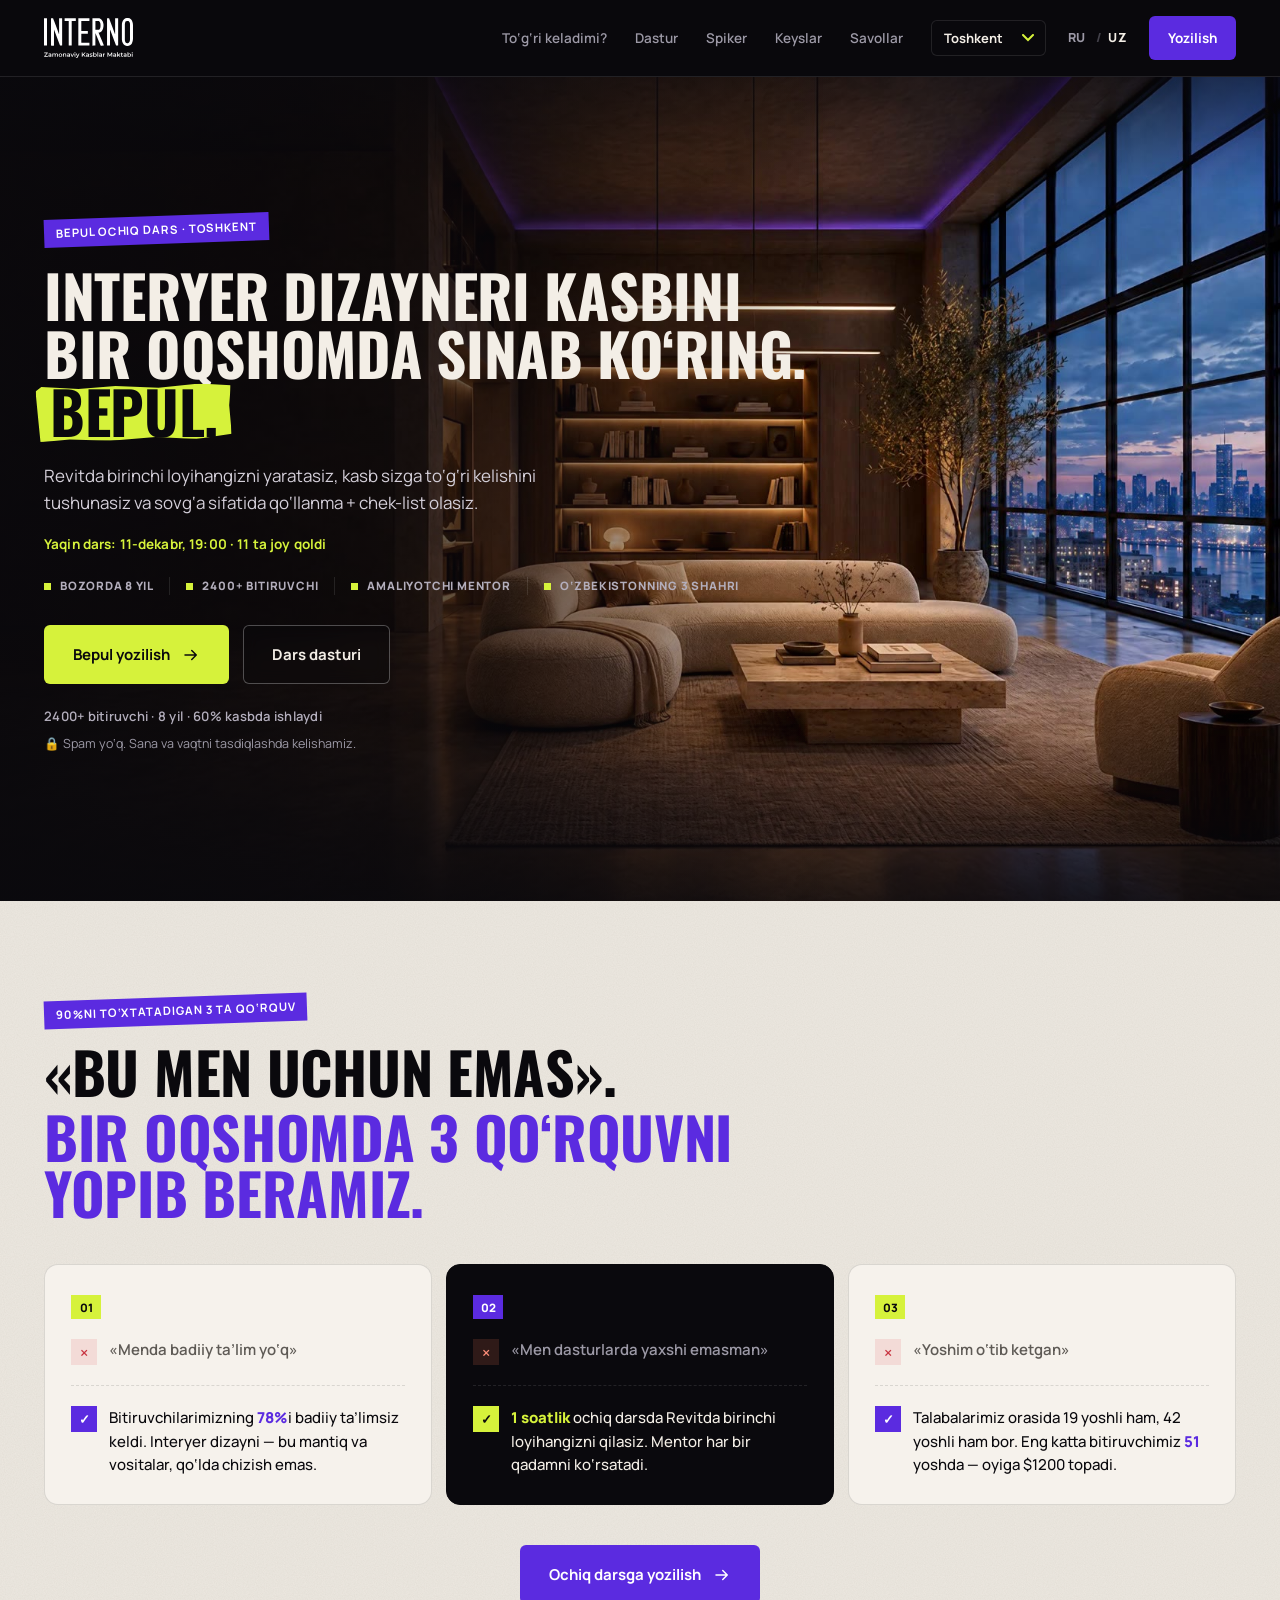
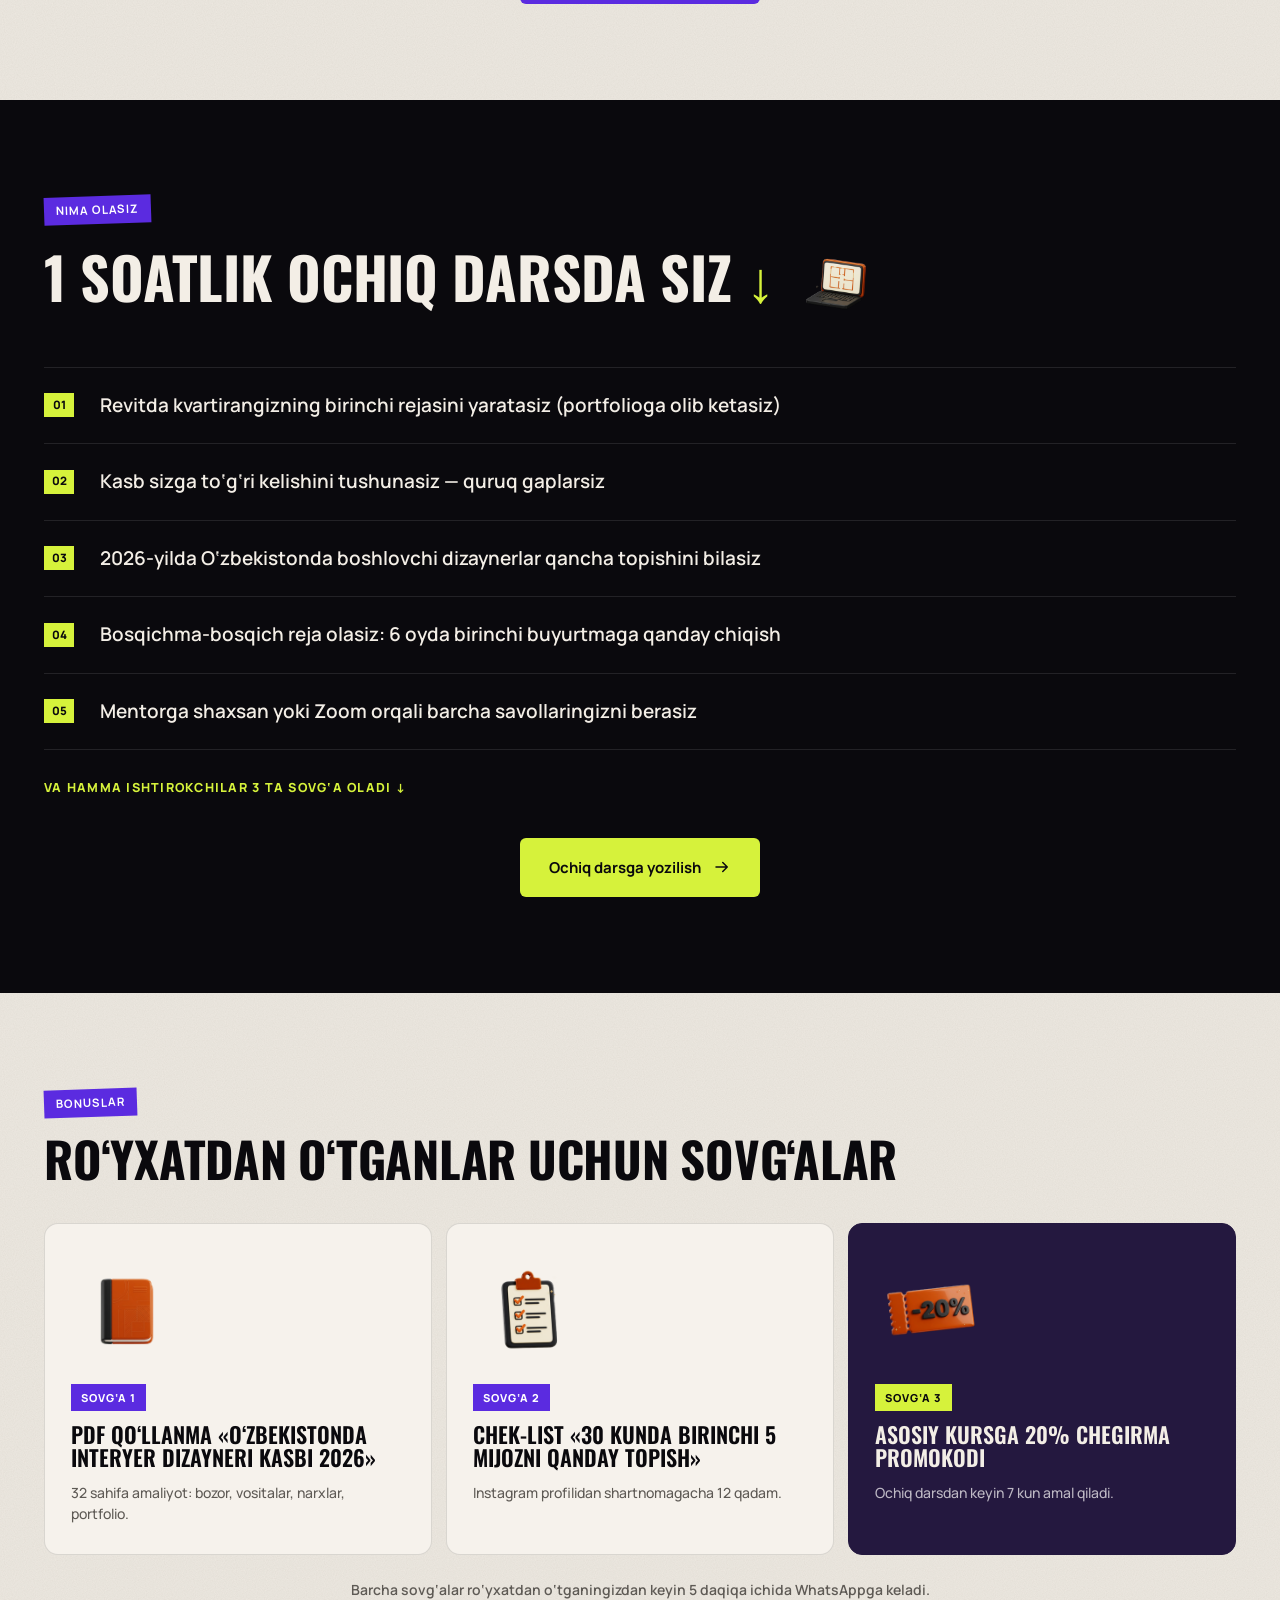
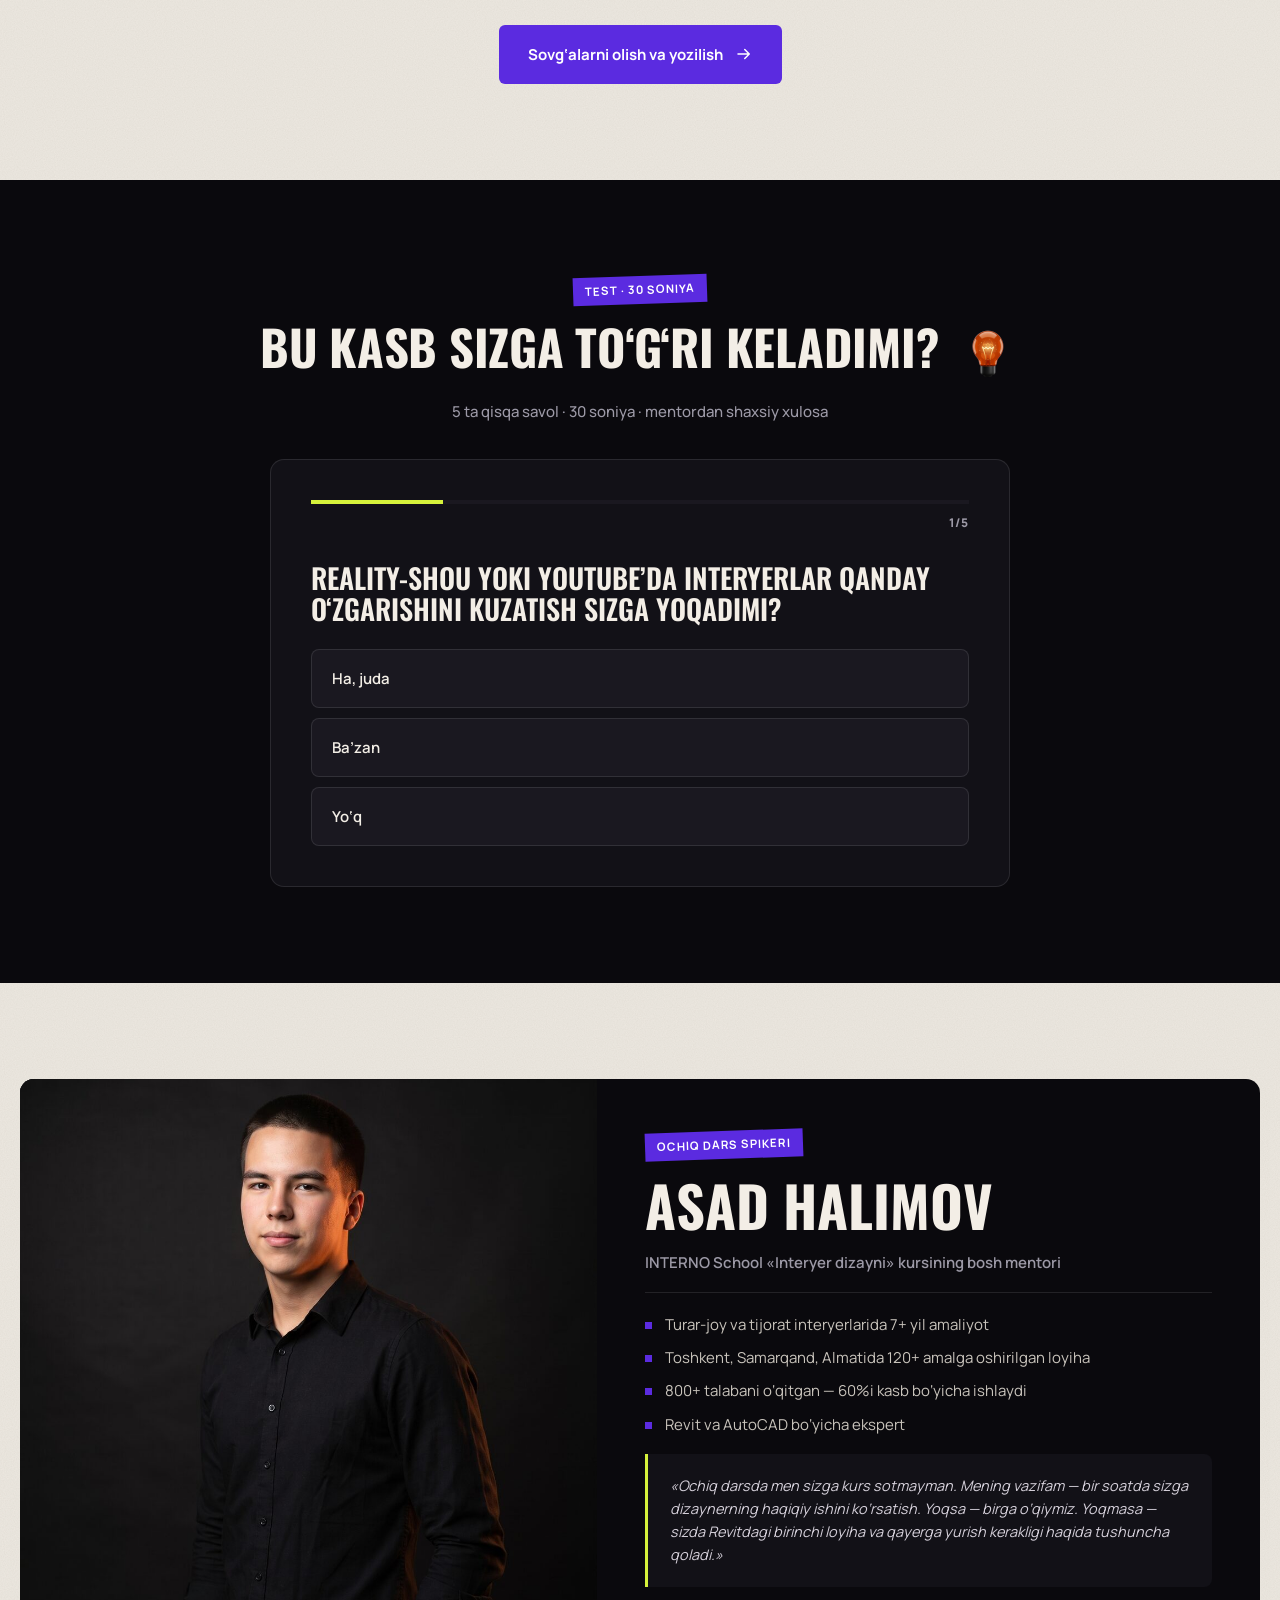
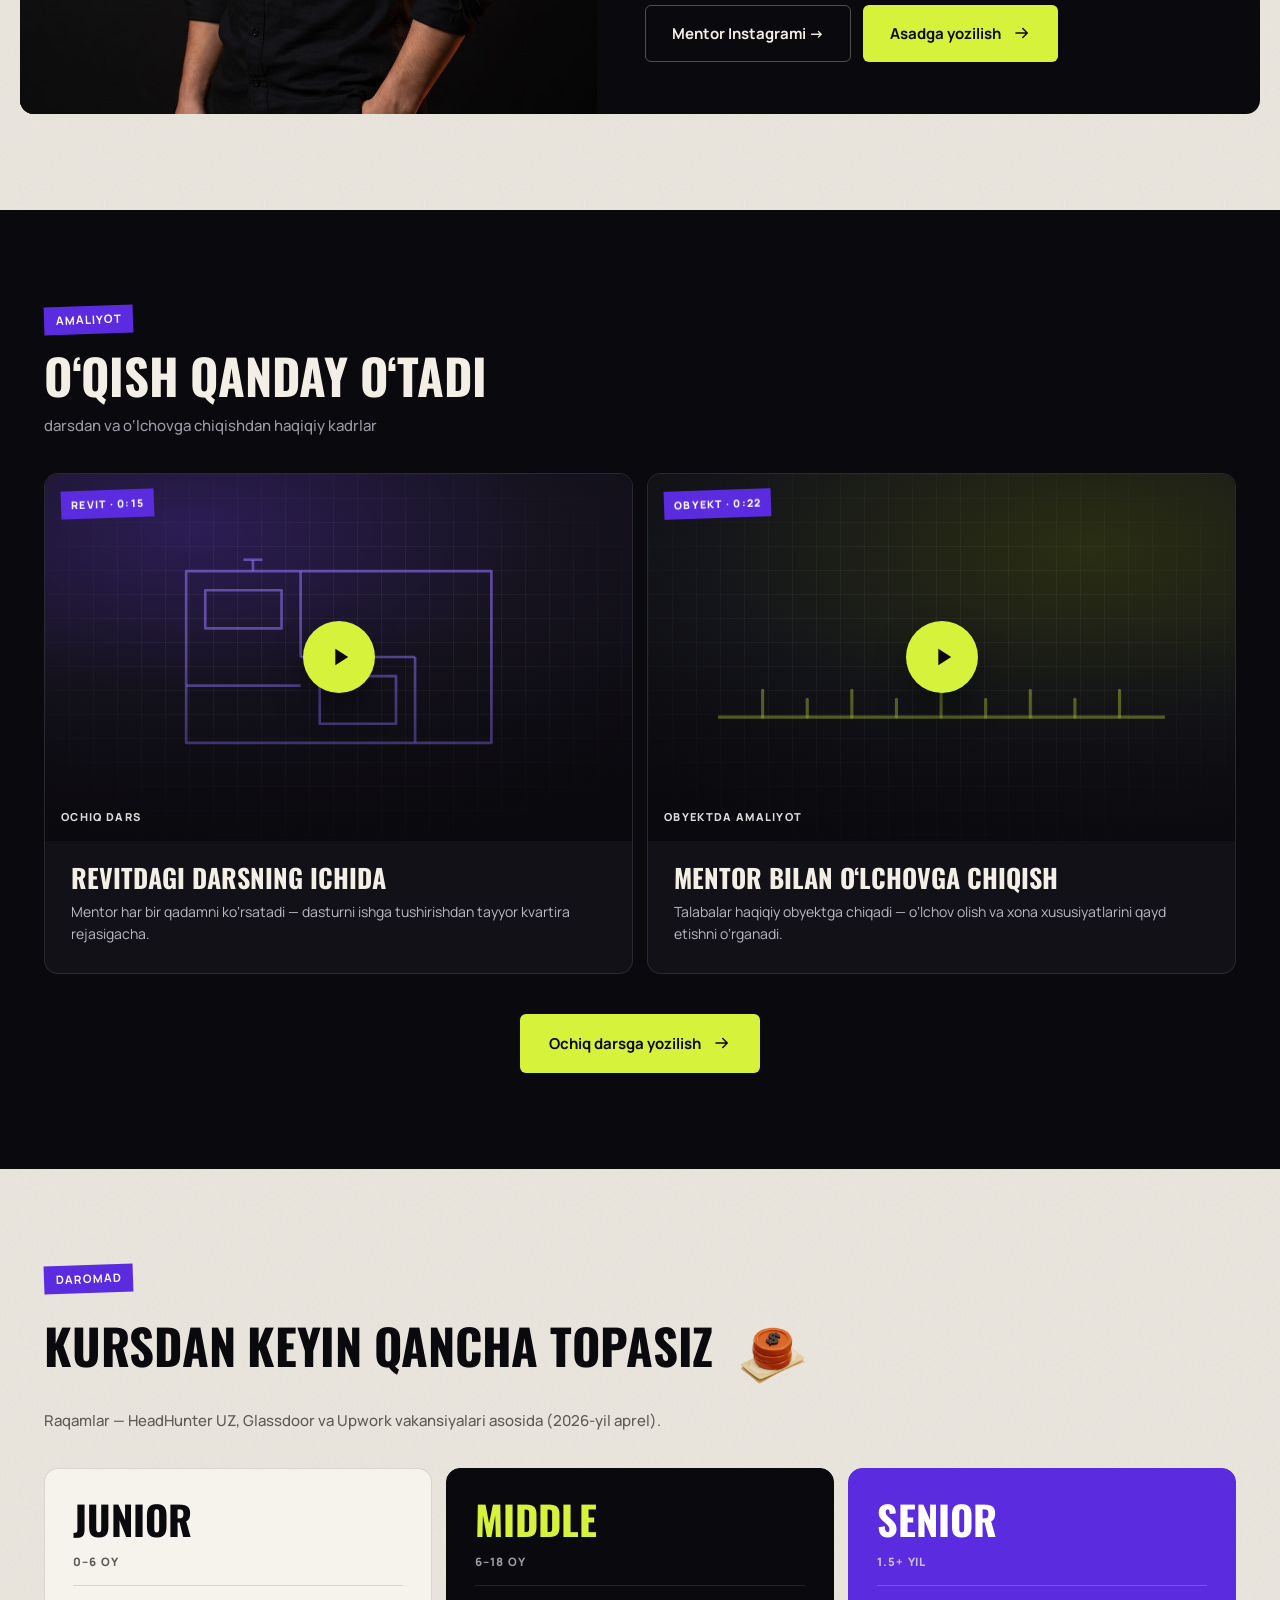
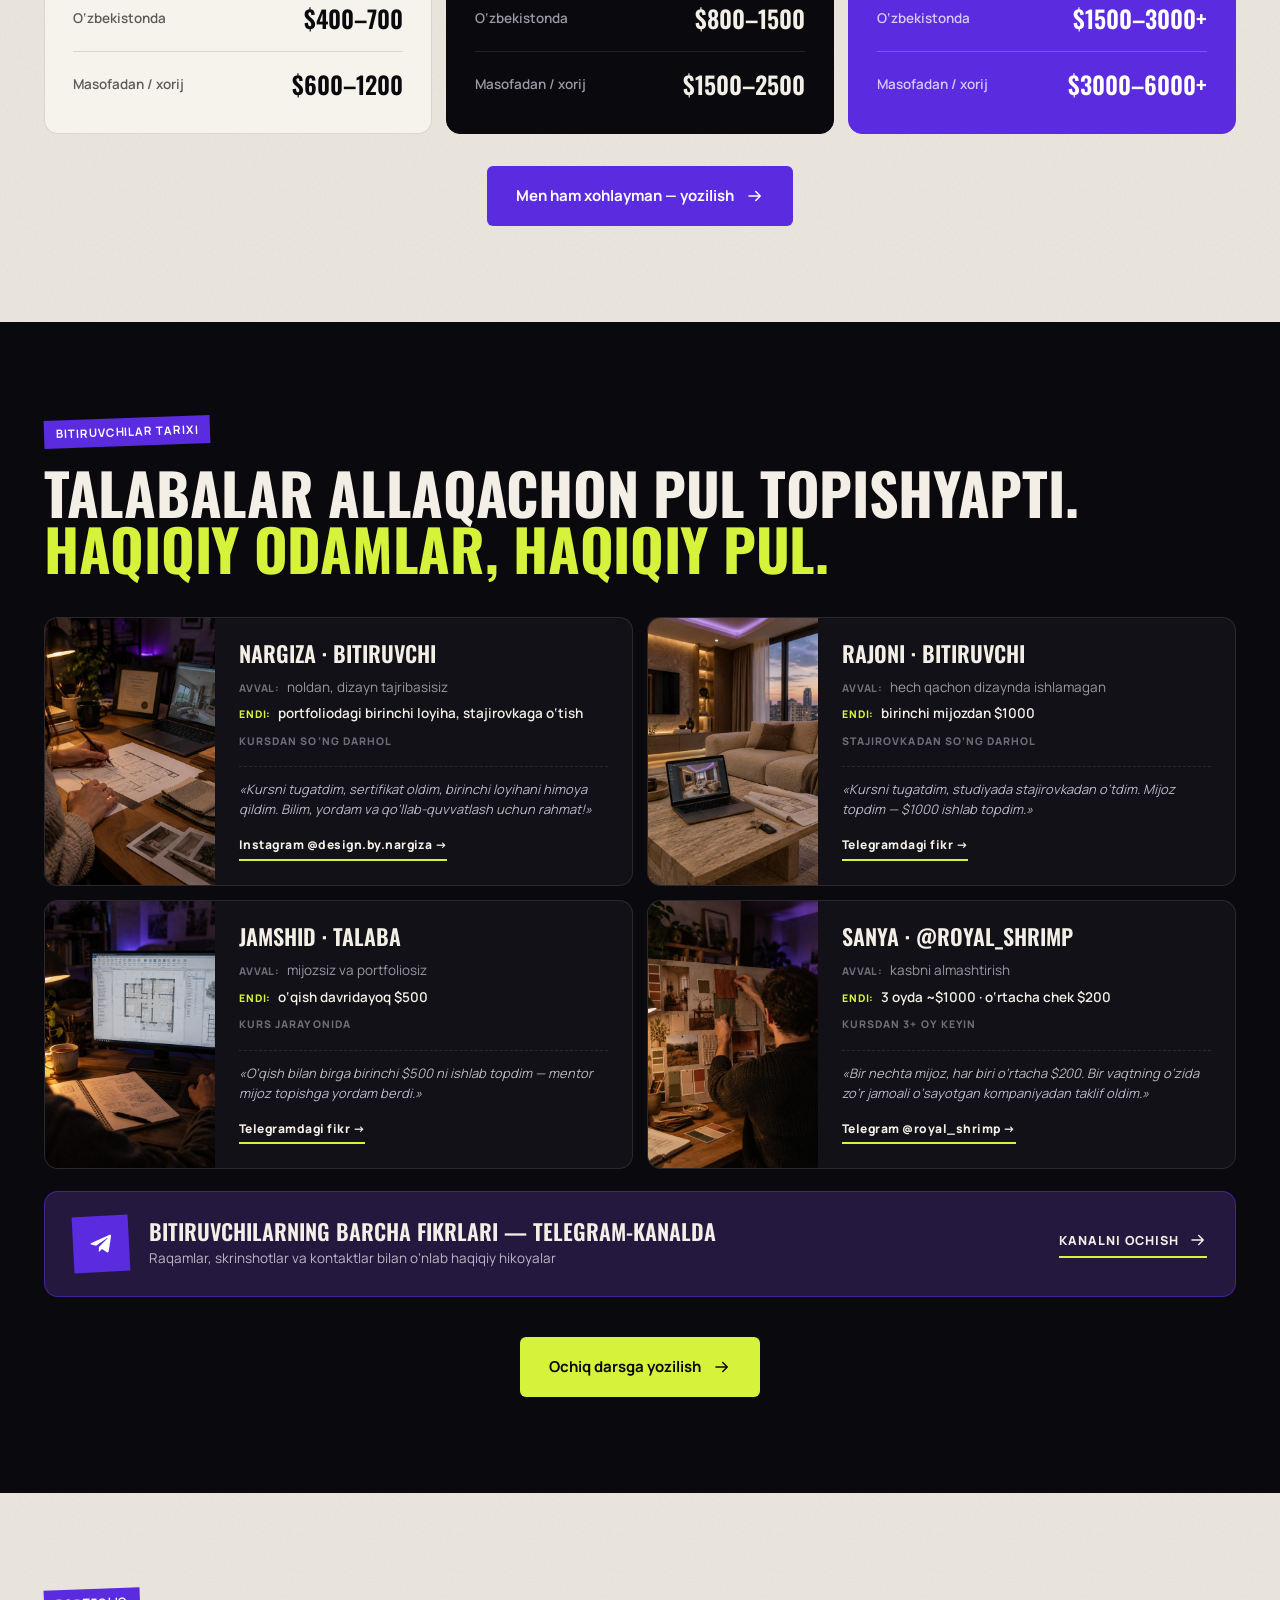
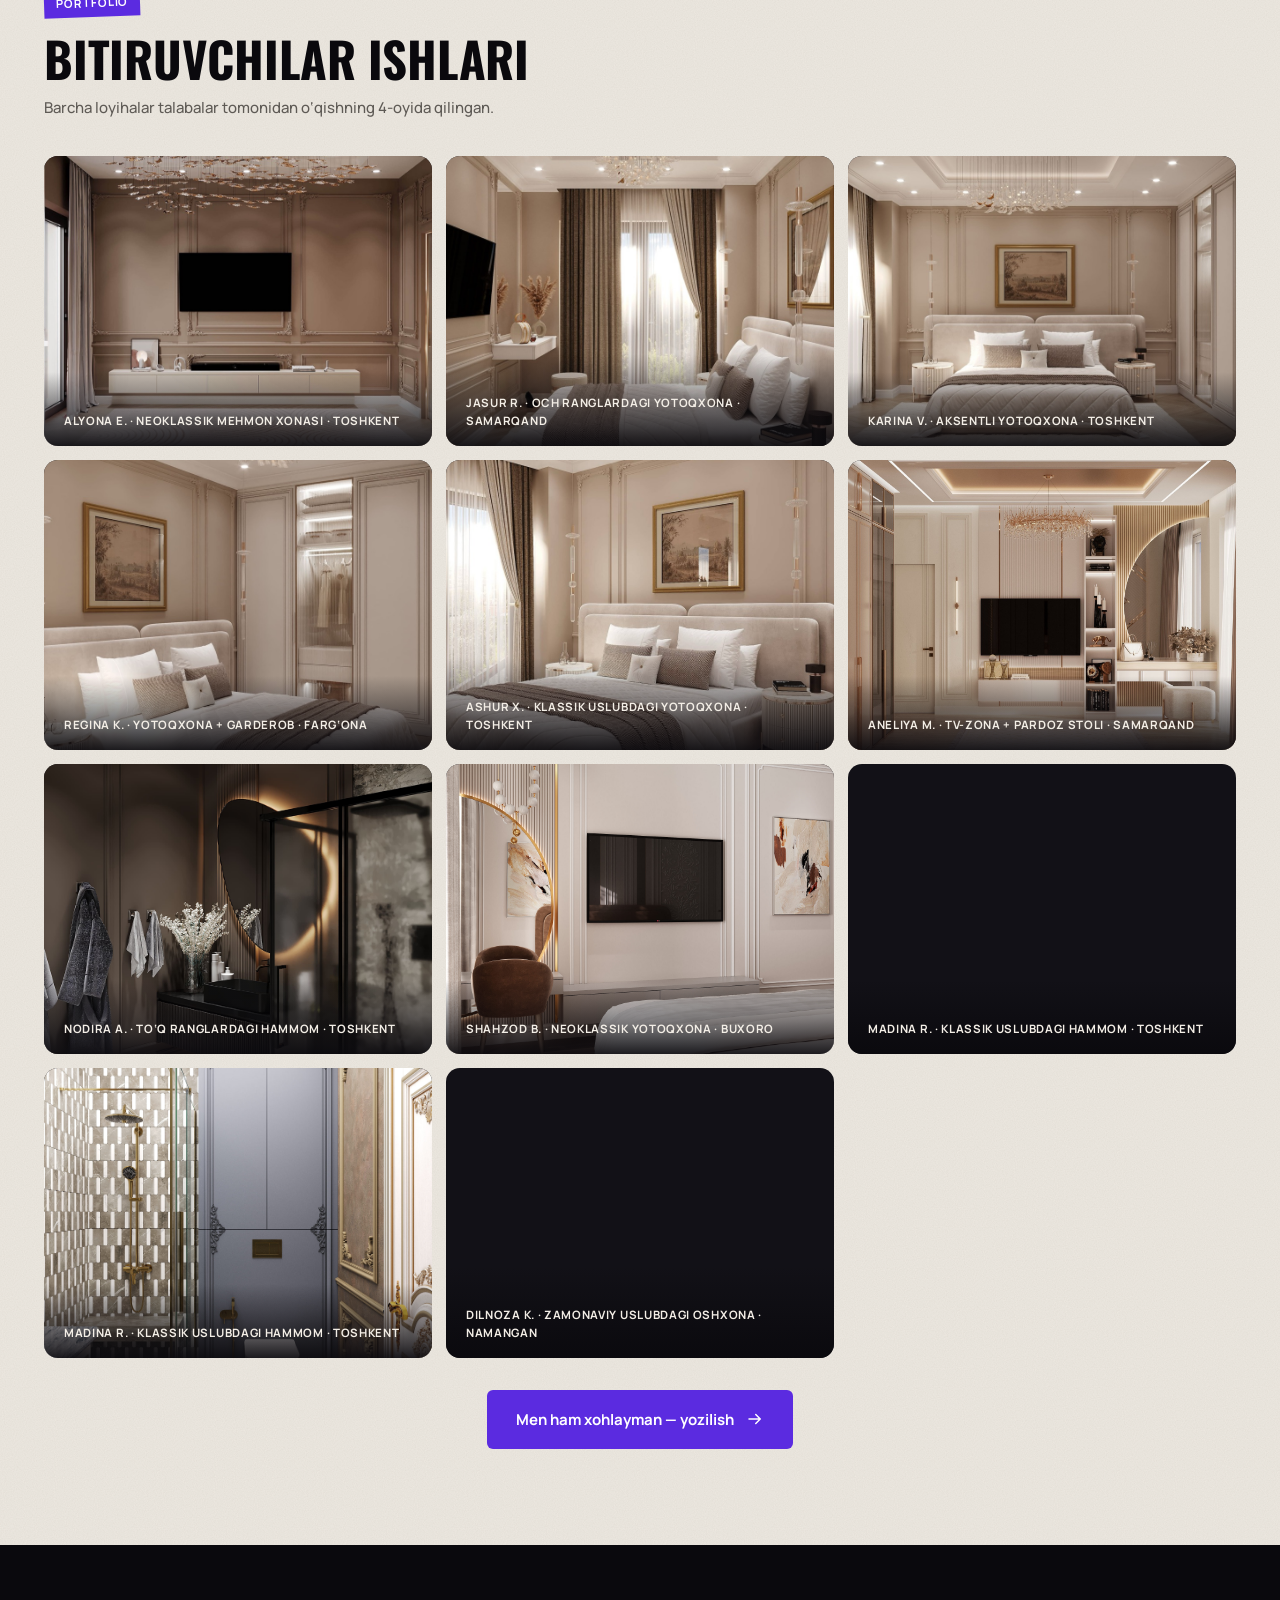
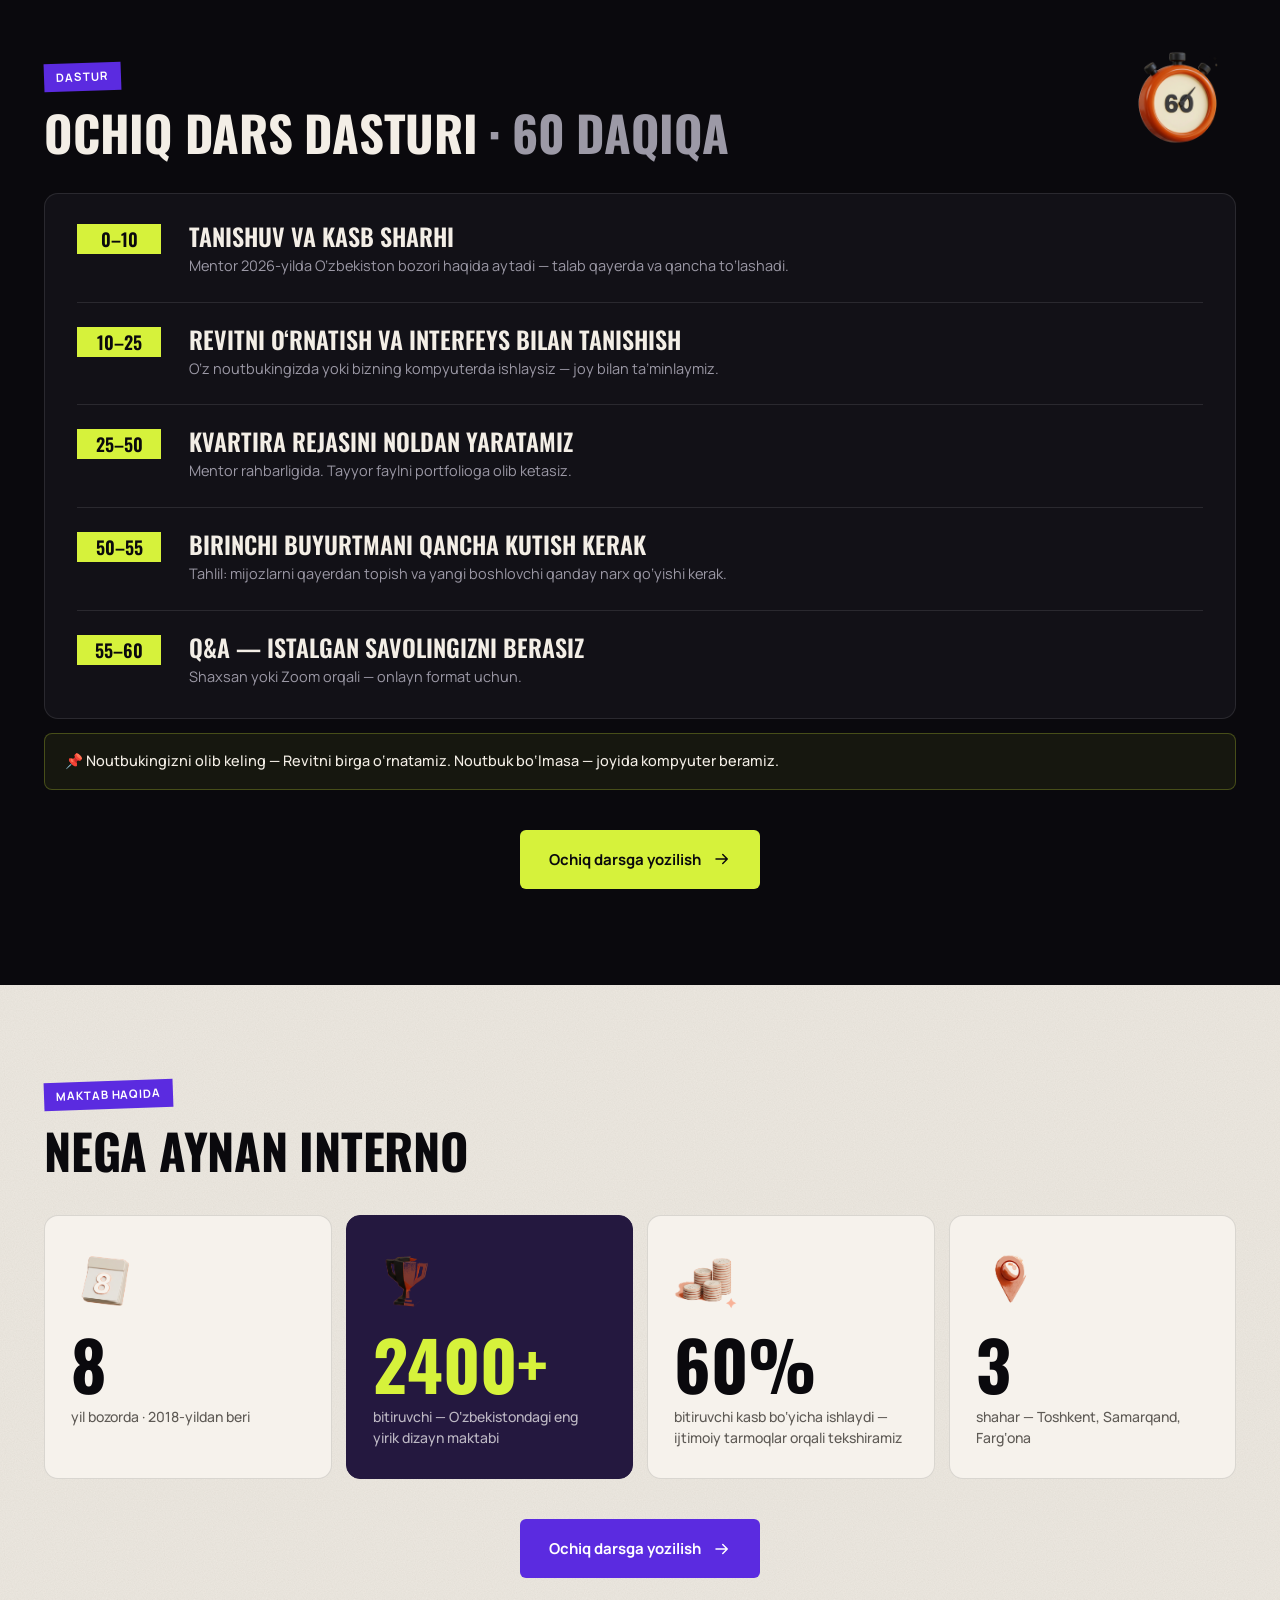
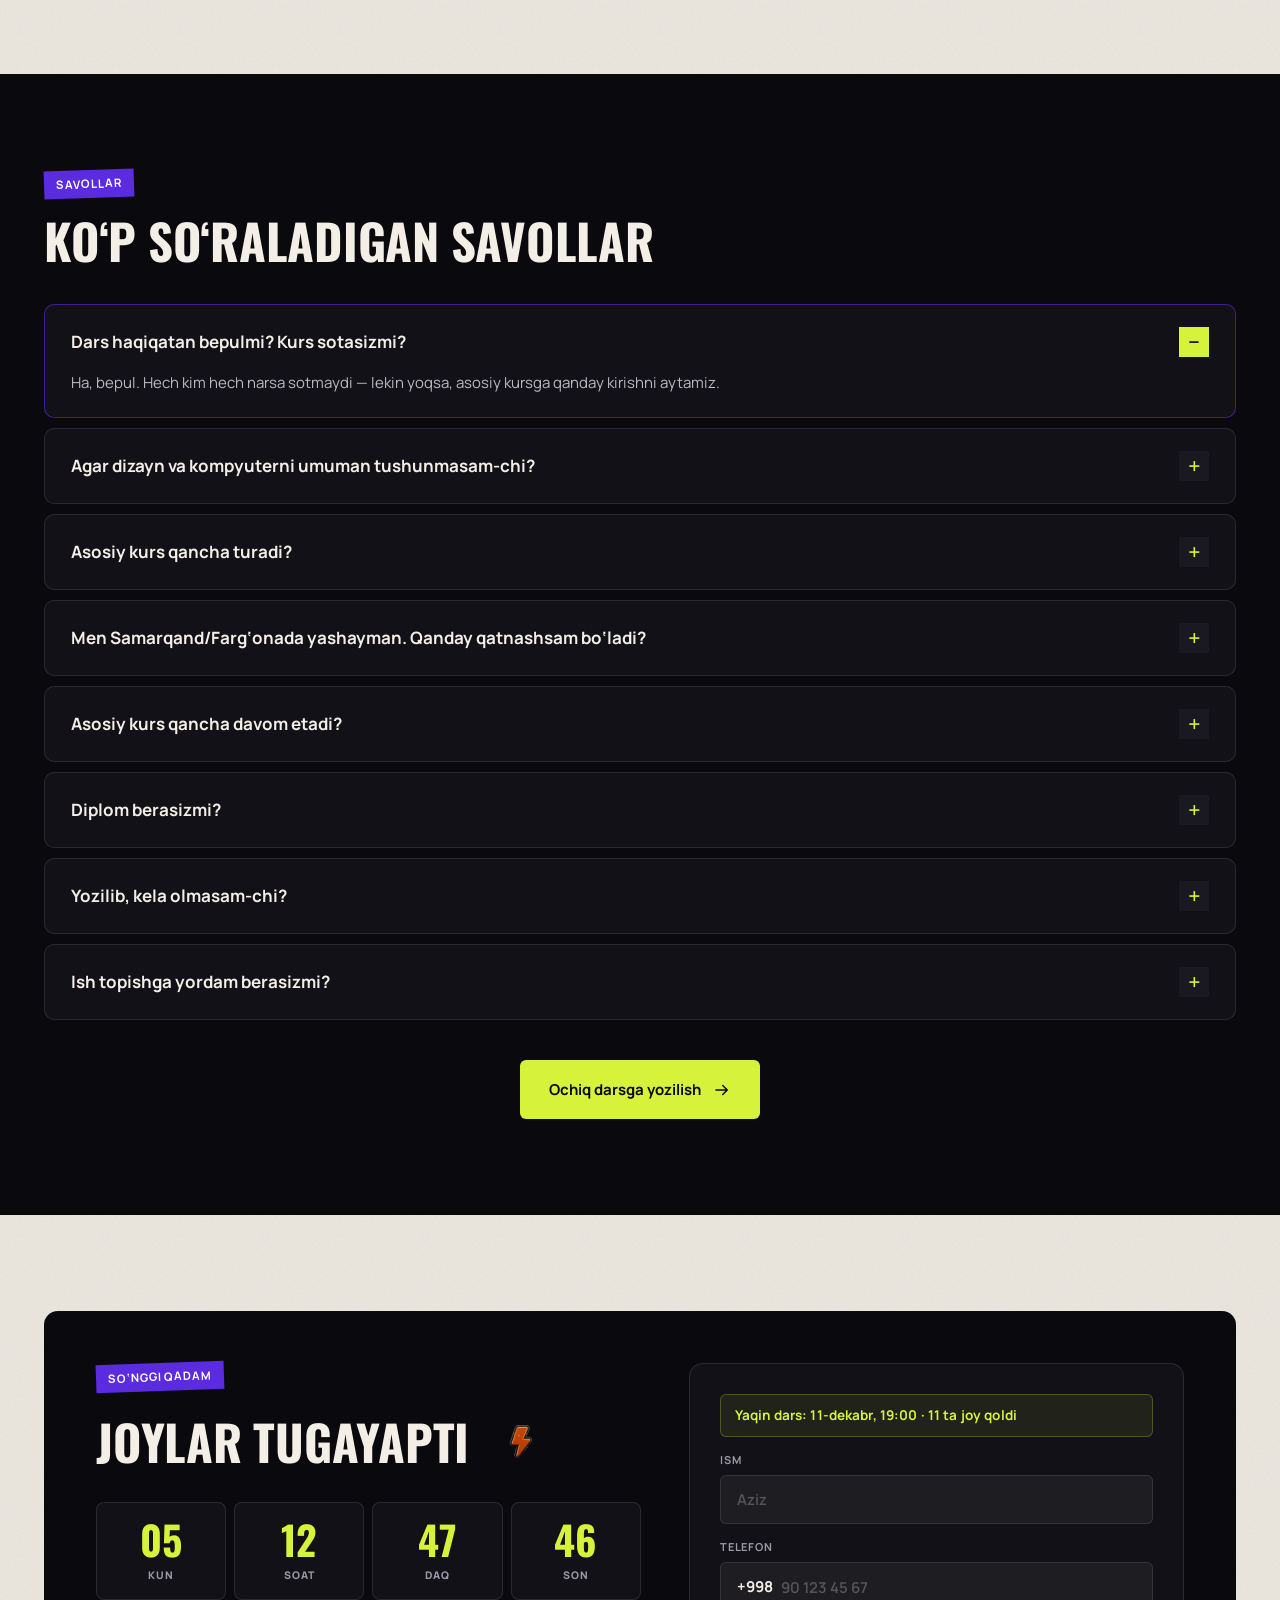
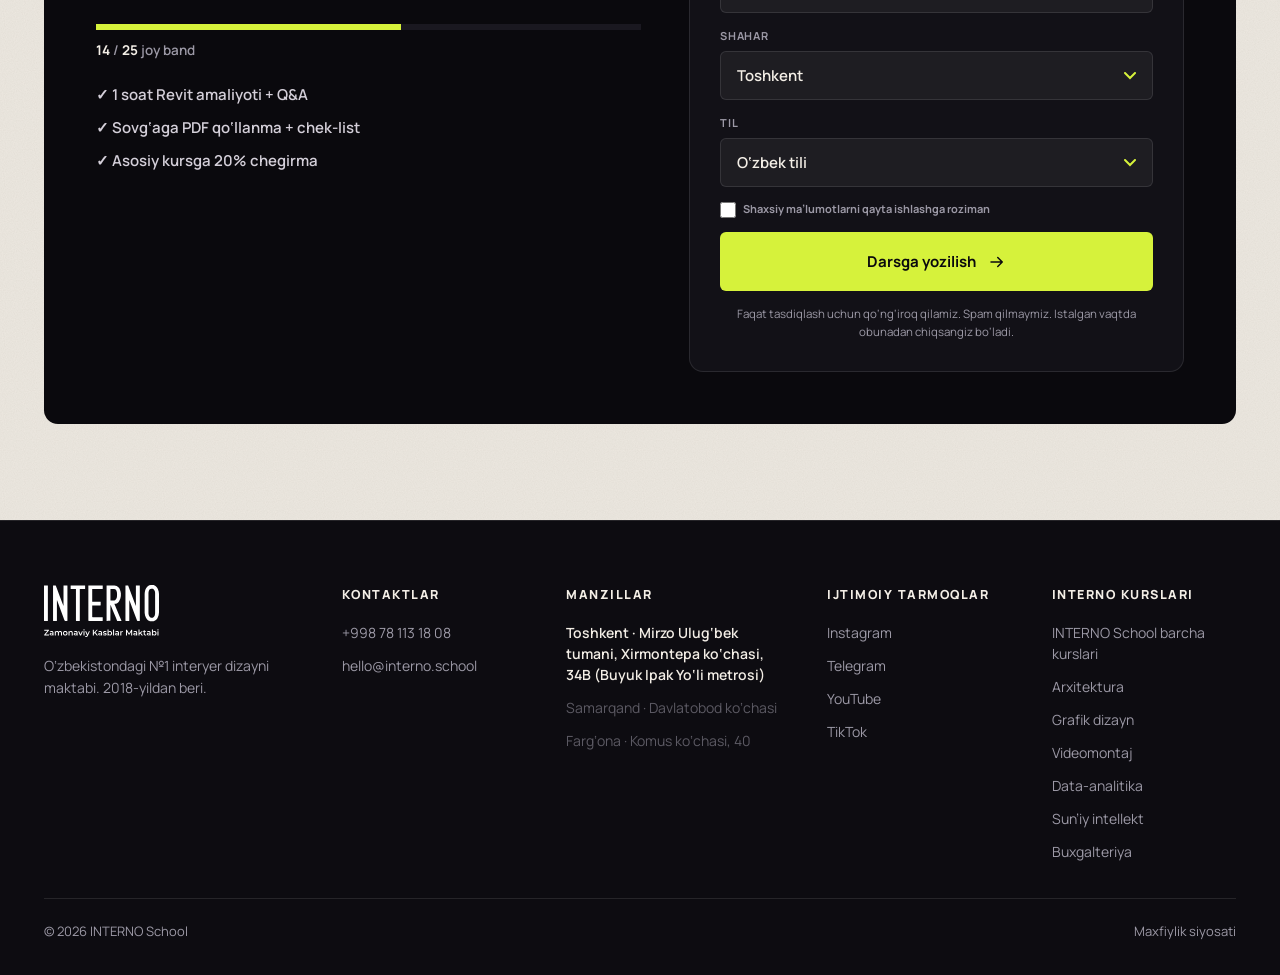
==== commit d335a50c: "Язык страницы без подмены по браузеру и User-Agent Без ?lang= и сохранённого выбора язык задаёт сам " ====
--- a/uz/index.html
+++ b/uz/index.html
@@ -244,7 +244,7 @@
 <!-- ===== BOOT + I18N =====
      Inlined in <head> so ?lang=uz|ru and ?city=tsh|smr|fer apply synchronously,
      before the hero is painted (no flash of Russian text on ?lang=uz).
-     Order: URL param → localStorage → navigator.language → default uz. -->
+     Order: URL param (?lang, /uz/) → localStorage → language of the page itself. -->
 <script>
 // Next open lesson — single source of truth for hero line, forms and countdown.
 // Lessons repeat weekly: the anchor date fixes the weekday and time (Tashkent,
@@ -653,7 +653,7 @@
   uz: {tsh:"Toshkent",smr:"Samarqand",frg:"Farg‘ona"},
 };
 
-// Resolve lang + city synchronously: URL → localStorage → navigator.language → uz.
+// Resolve lang + city synchronously: URL (?lang, /uz/) → localStorage → язык страницы.
 (function(){
   var p = new URLSearchParams(location.search);
   var qLang = p.get('lang');
@@ -668,10 +668,10 @@
     if(lang) localStorage.setItem('interno_lang', lang); else lang = localStorage.getItem('interno_lang');
     if(city) localStorage.setItem('interno_city', city); else city = localStorage.getItem('interno_city');
   } catch(_) {}
-  // Поисковые роботы видят язык самого URL (на / — русский, как в HTML),
-  // а не язык браузера: иначе Googlebot (en-US) индексировал бы / по-узбекски.
-  var isBot = /bot|crawl|spider|slurp/i.test(navigator.userAgent || '');
-  if(lang !== 'ru' && lang !== 'uz') lang = isBot ? 'ru' : /^ru/i.test(navigator.language || '') ? 'ru' : 'uz';
+  // Без ?lang= и сохранённого выбора — язык самой страницы (/ — русский, /uz/ — узбекский),
+  // одинаково для людей и поисковиков: подмена языка по браузеру или User-Agent
+  // ломает индексацию, а показ ботам другого текста Google считает клоакингом.
+  if(lang !== 'ru' && lang !== 'uz') lang = document.documentElement.lang === 'uz' ? 'uz' : 'ru';
   if(city !== 'tsh' && city !== 'smr' && city !== 'frg') city = 'tsh';
   document.documentElement.lang = lang;
   document.documentElement.setAttribute('data-city', city);
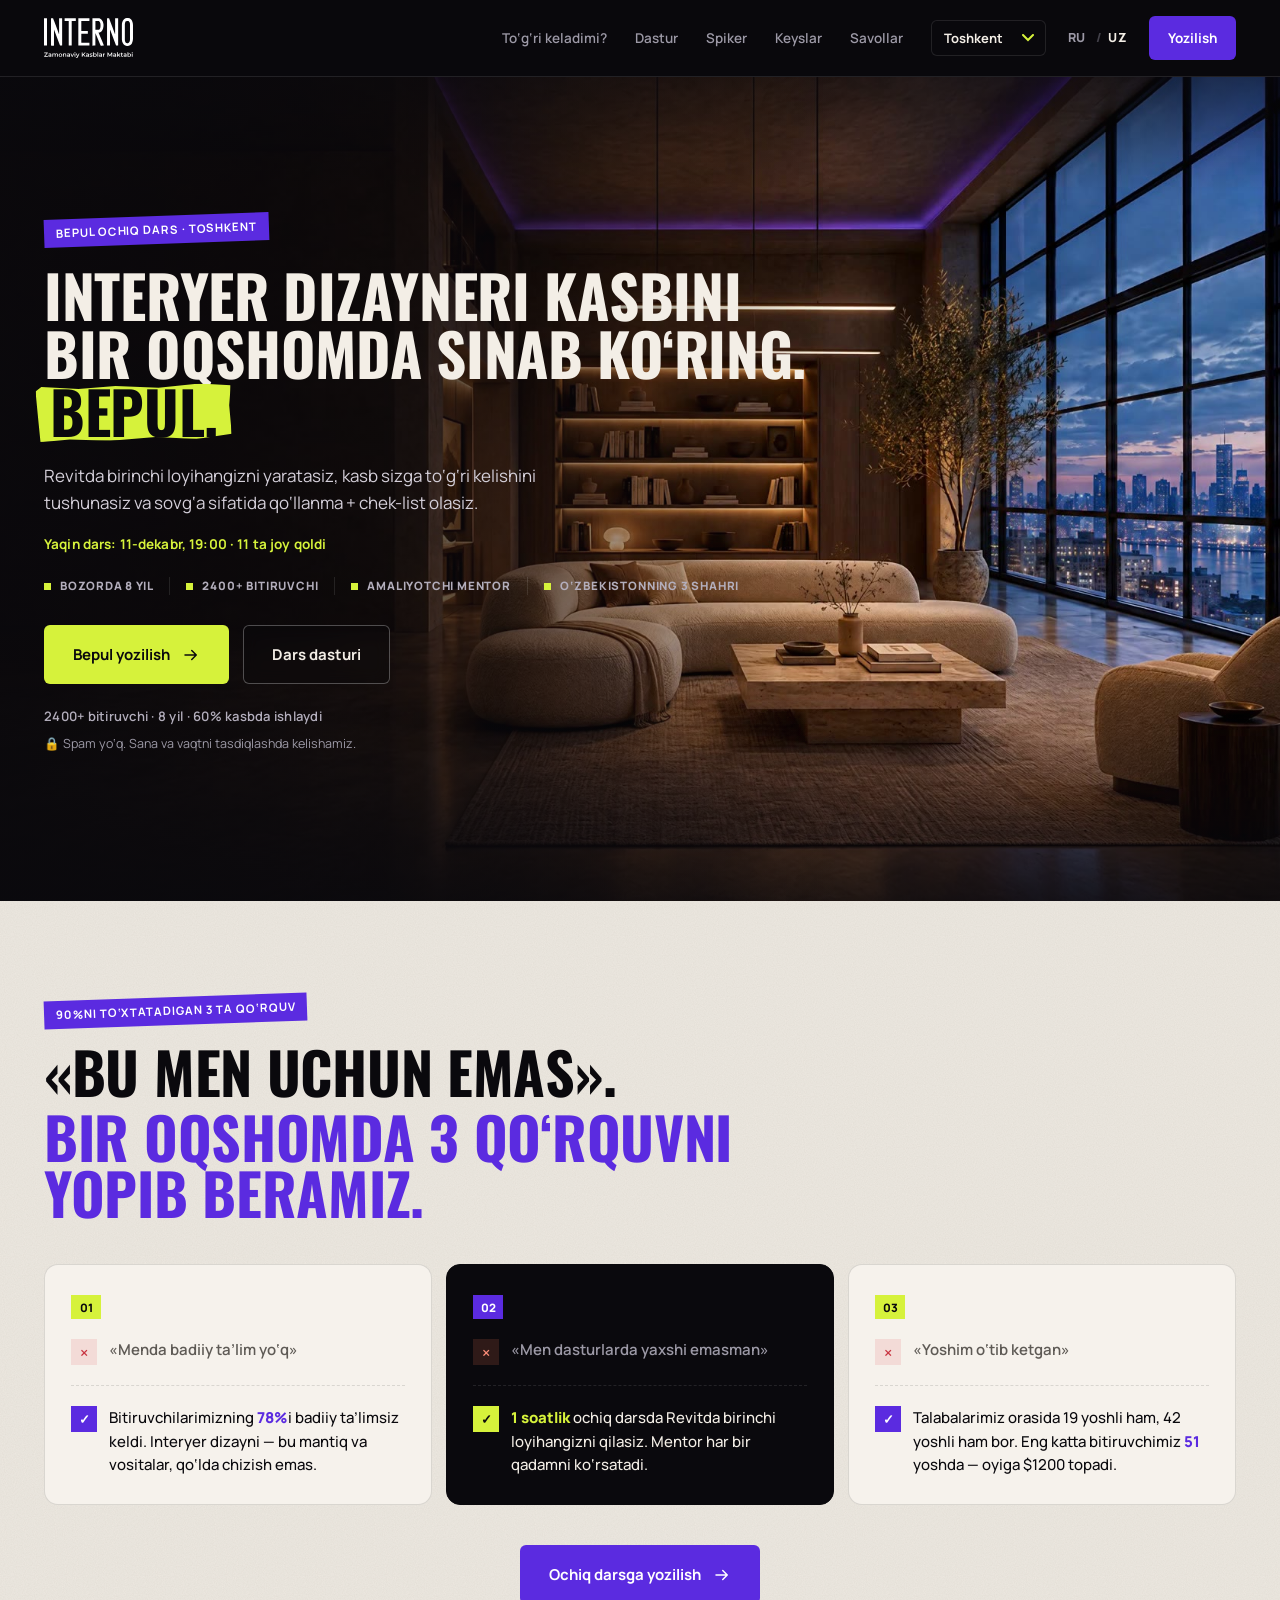
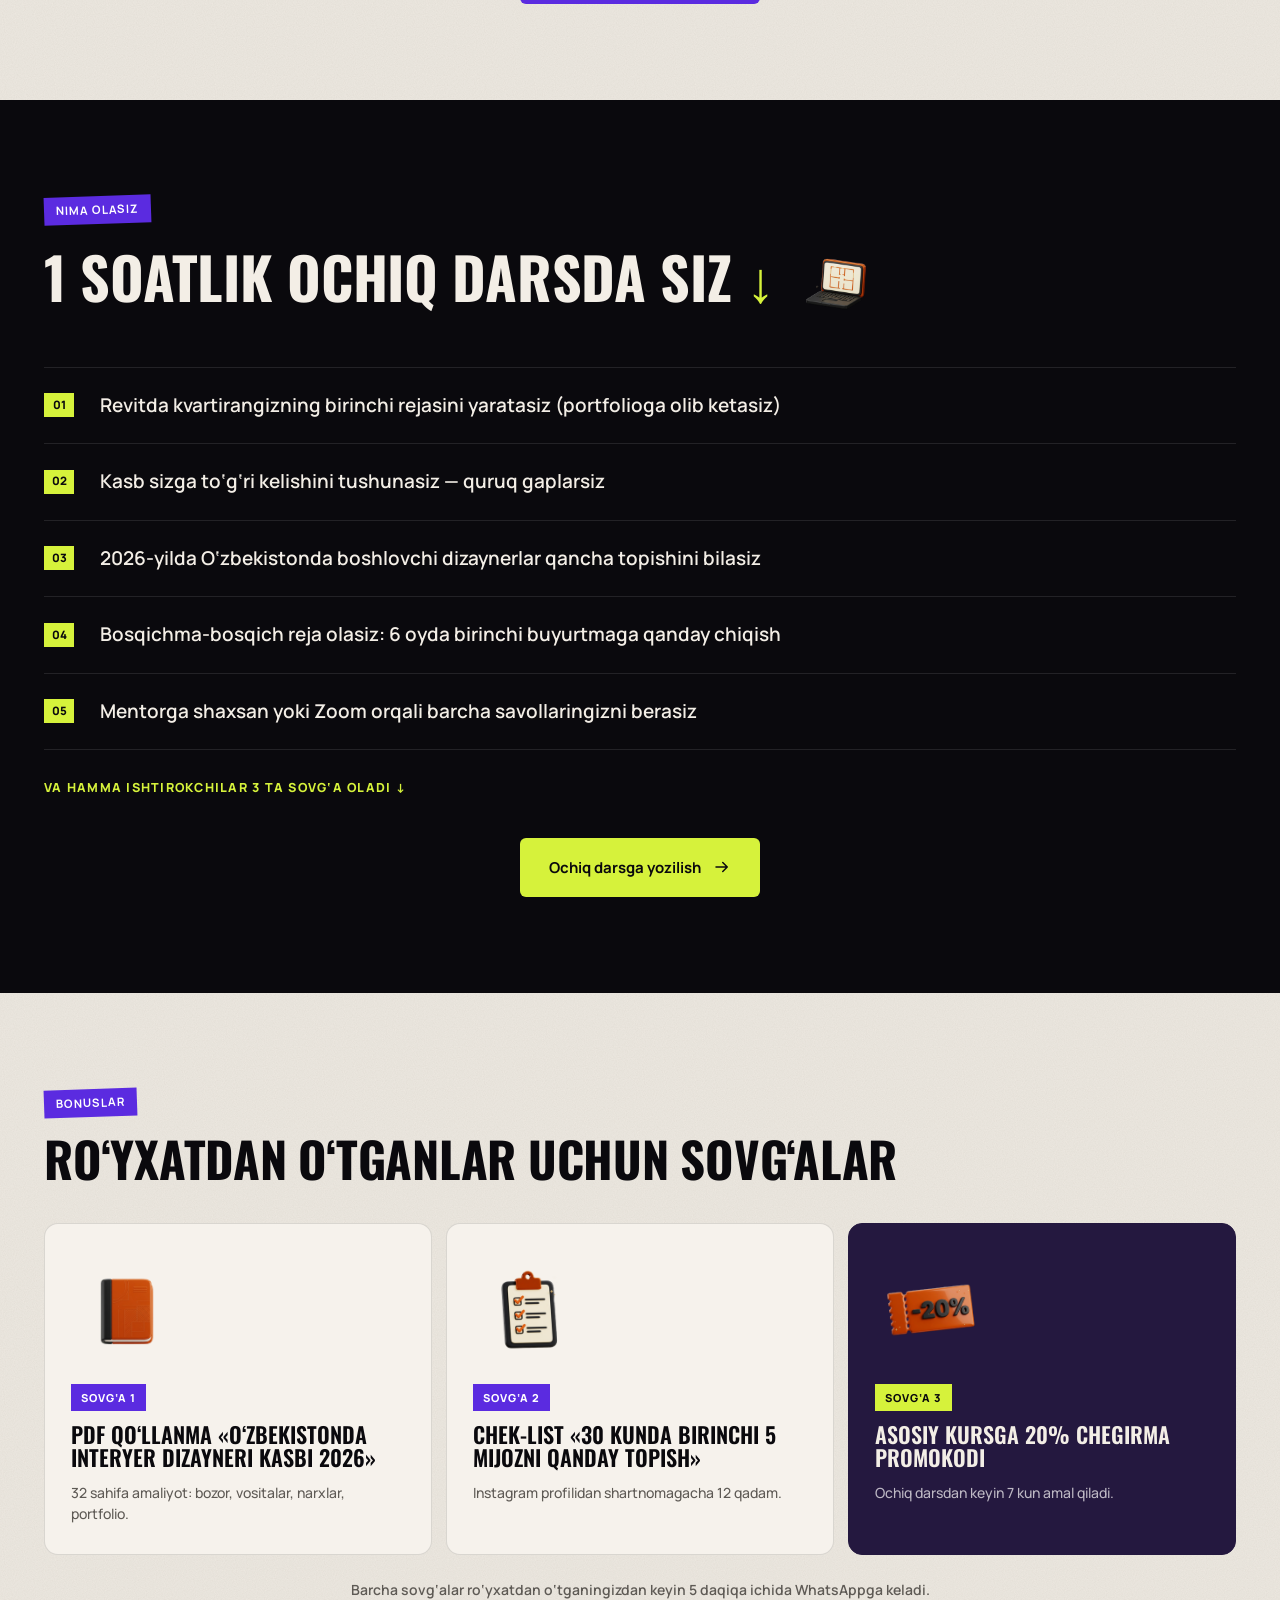
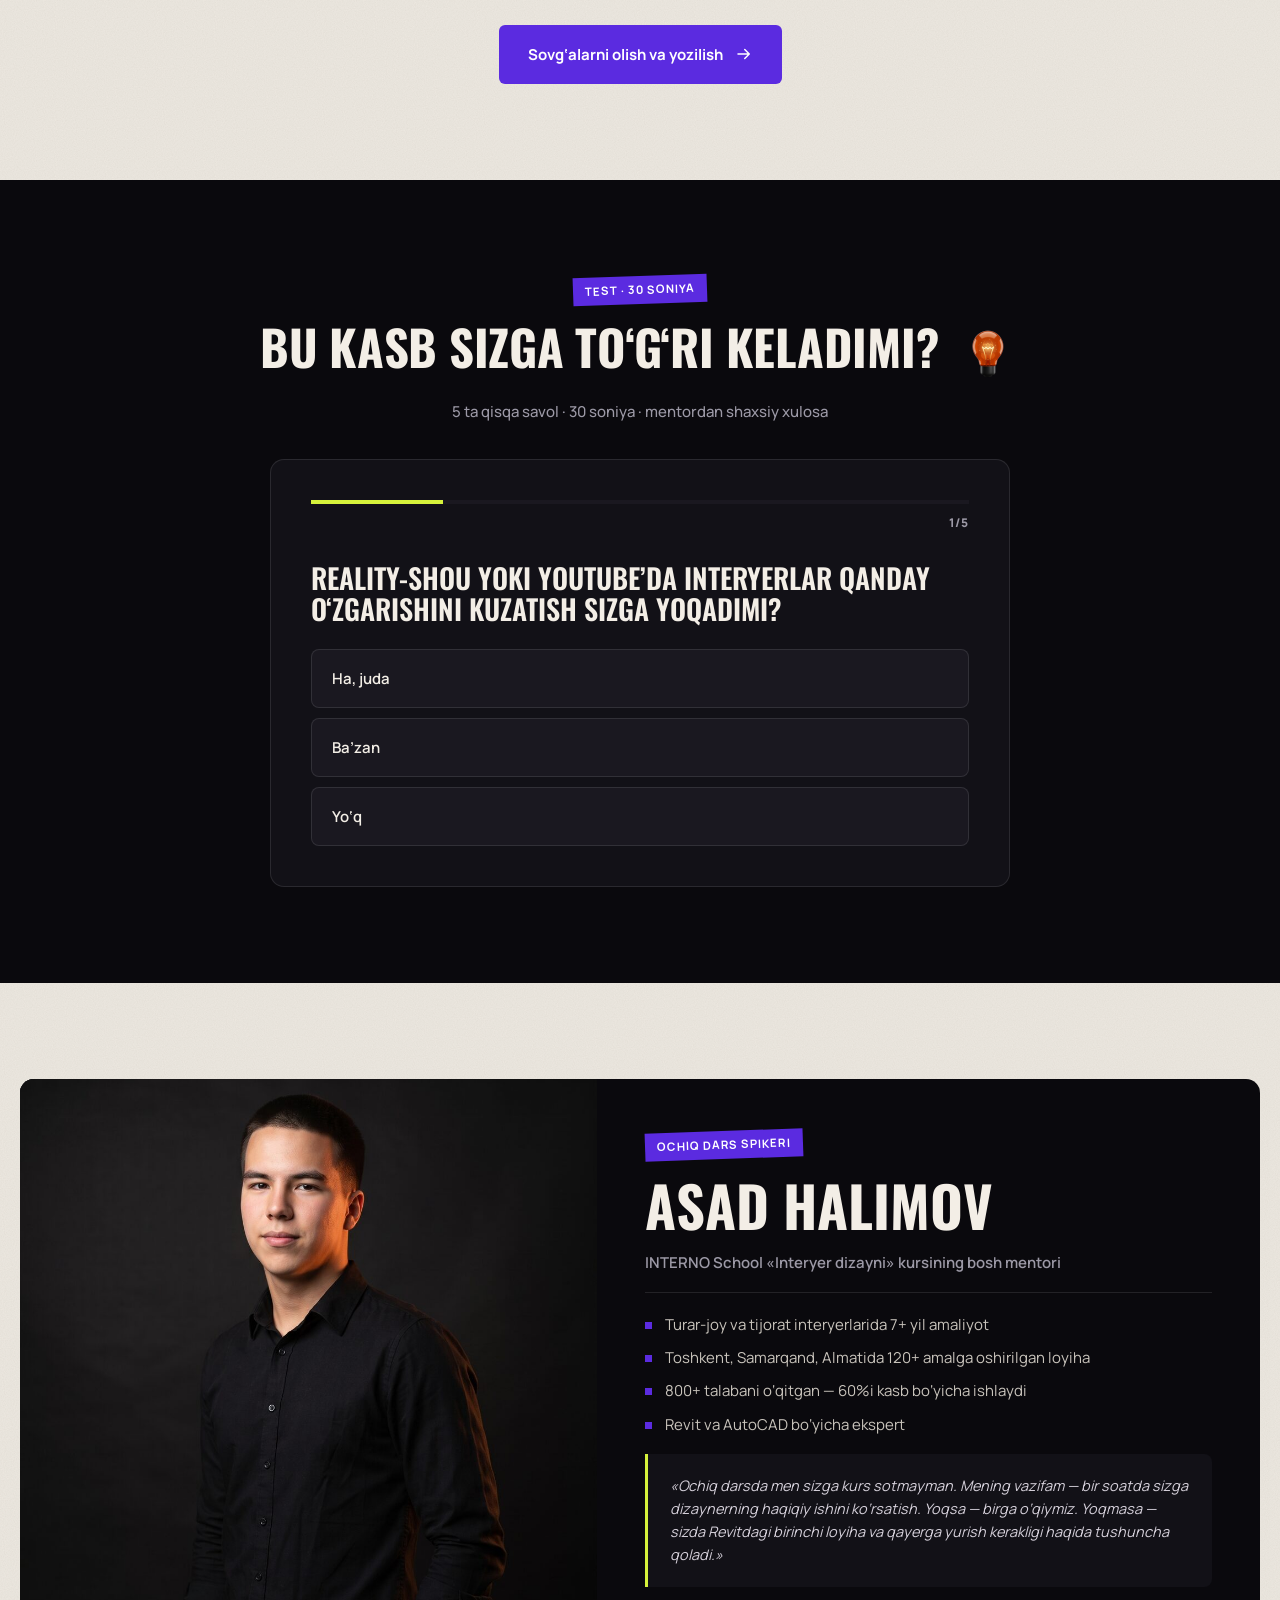
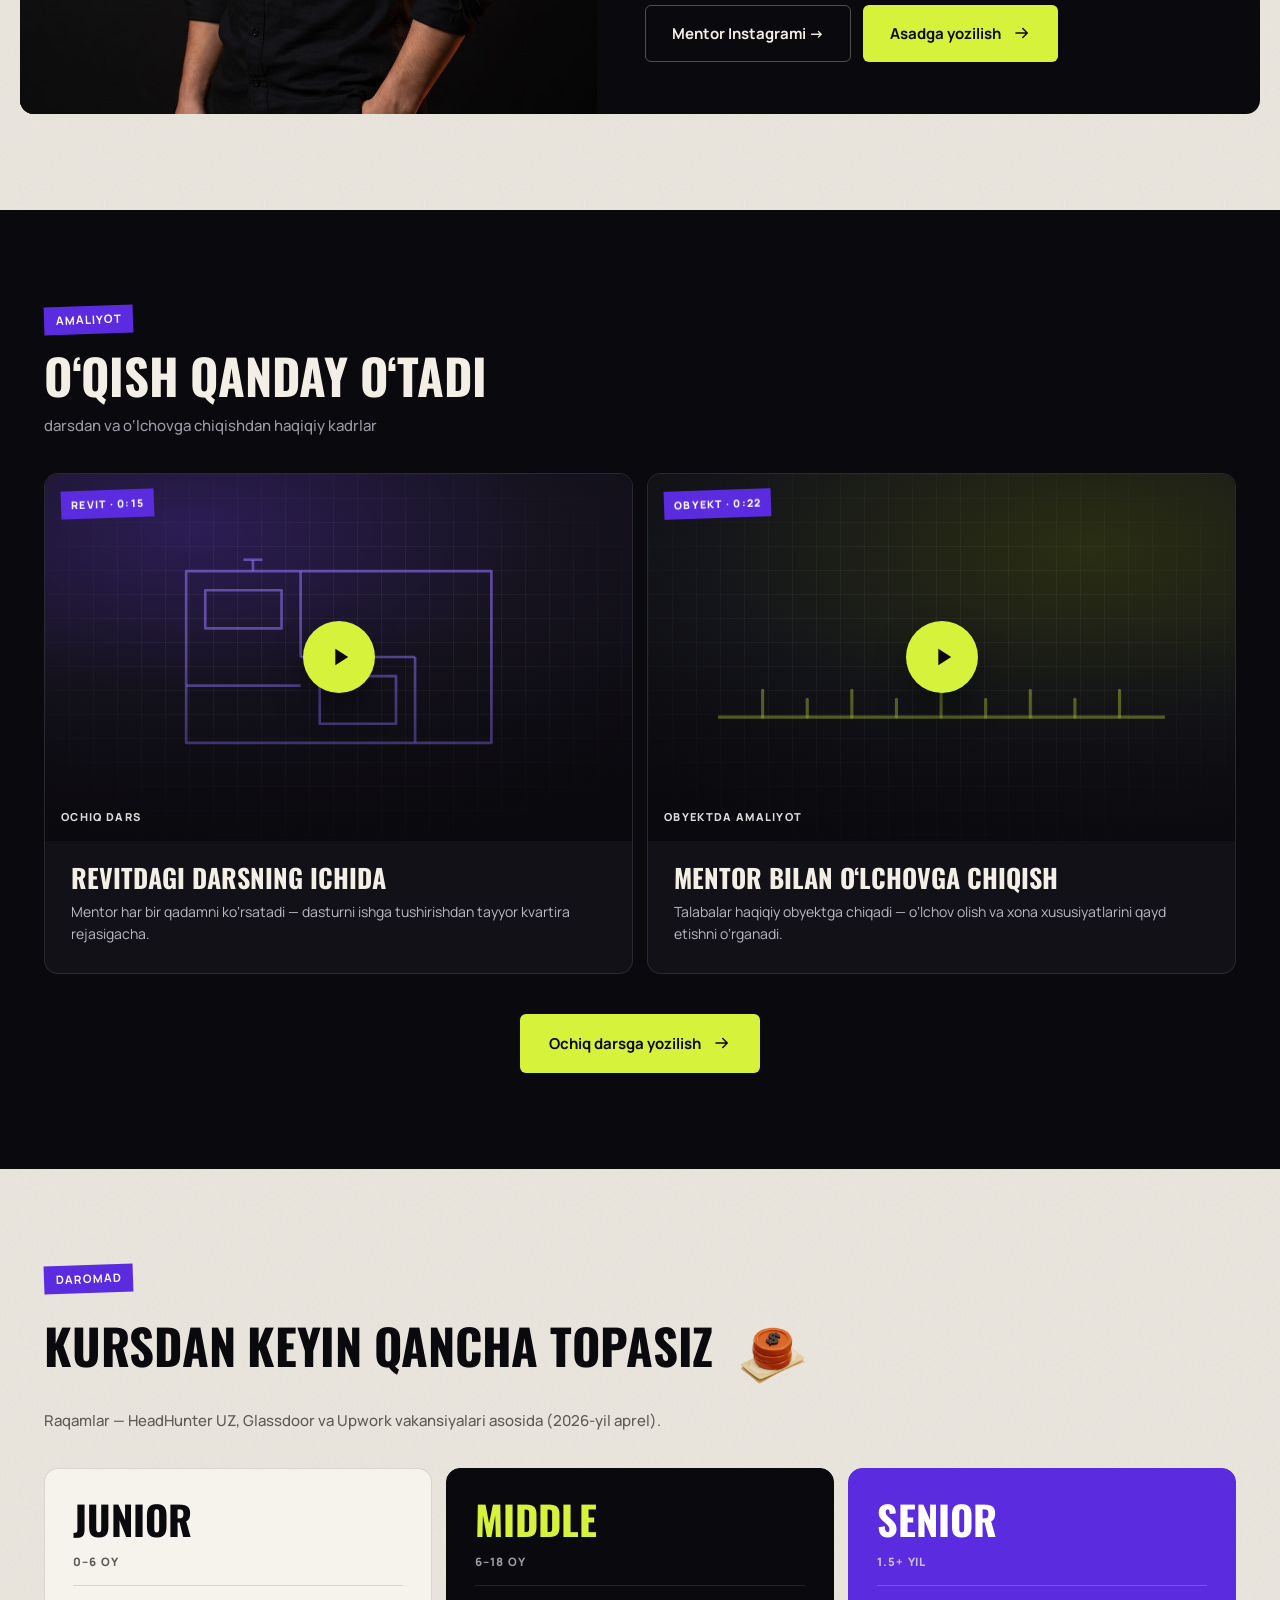
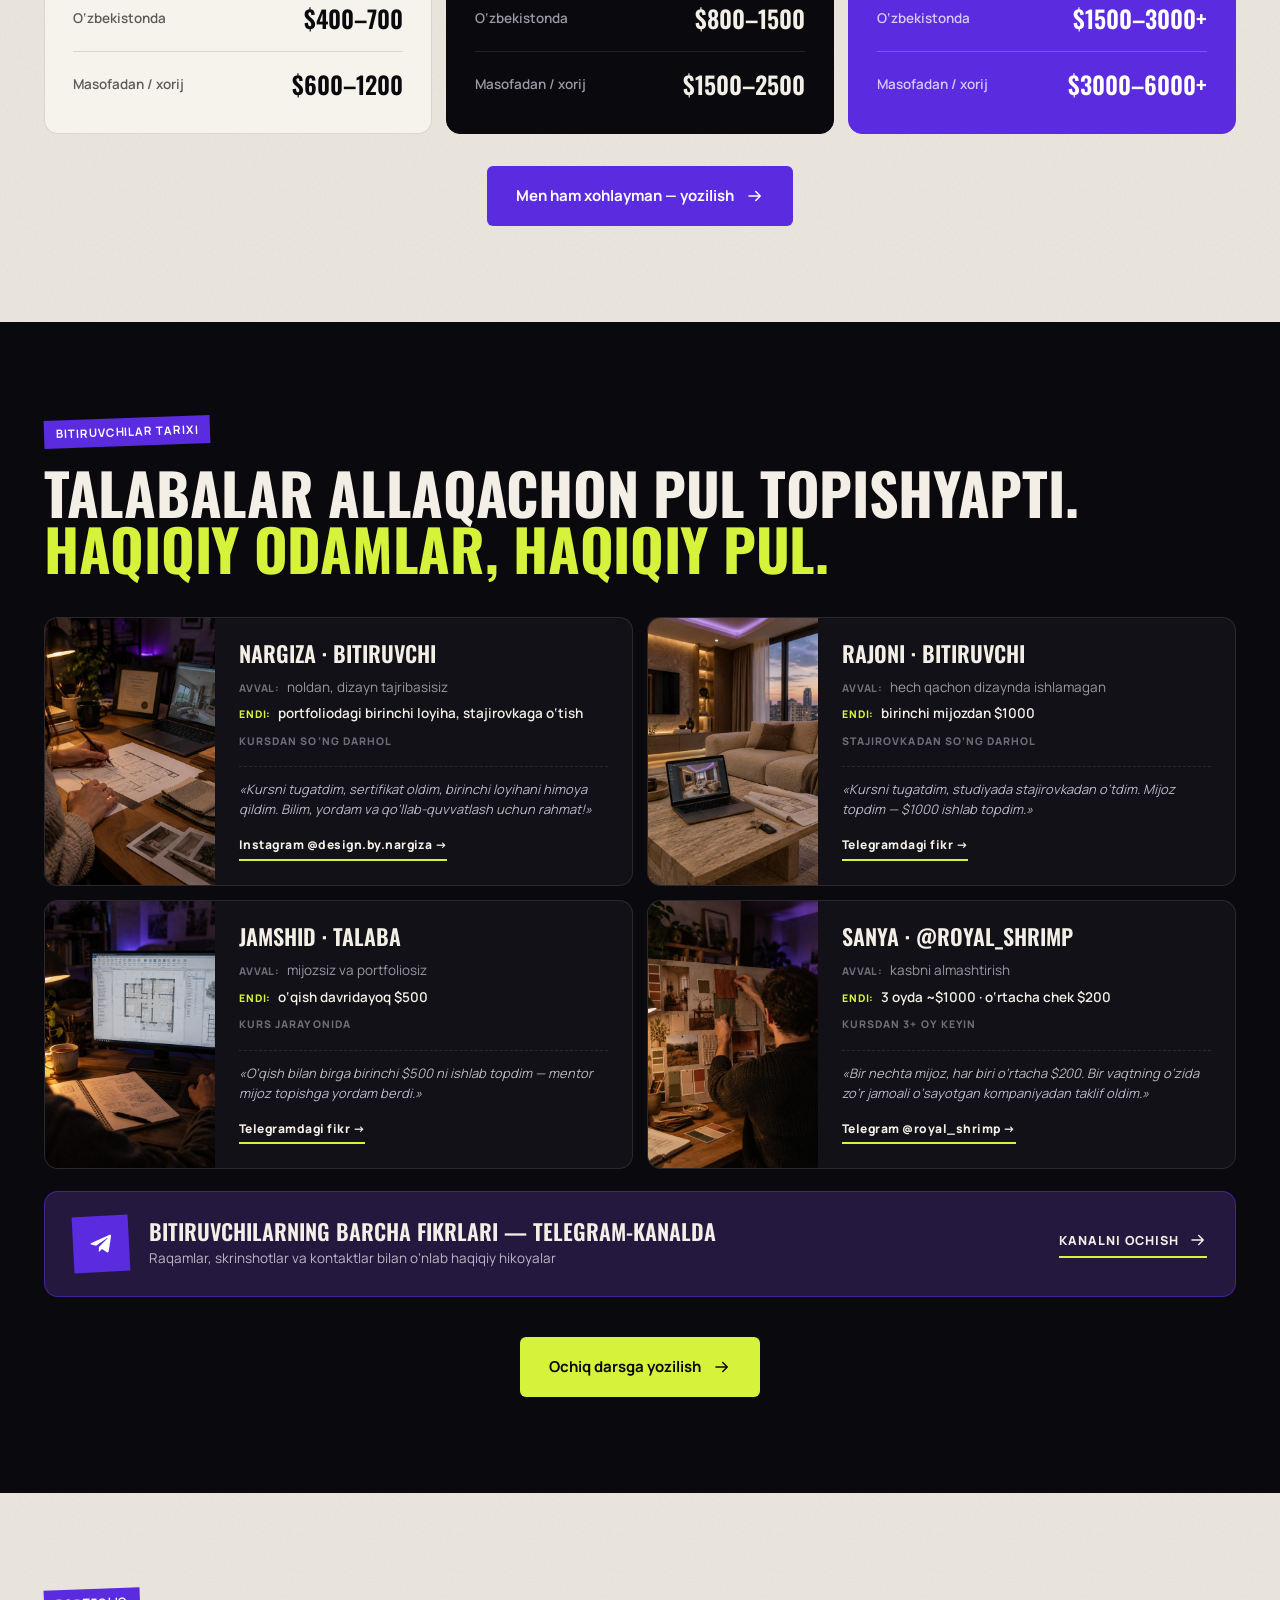
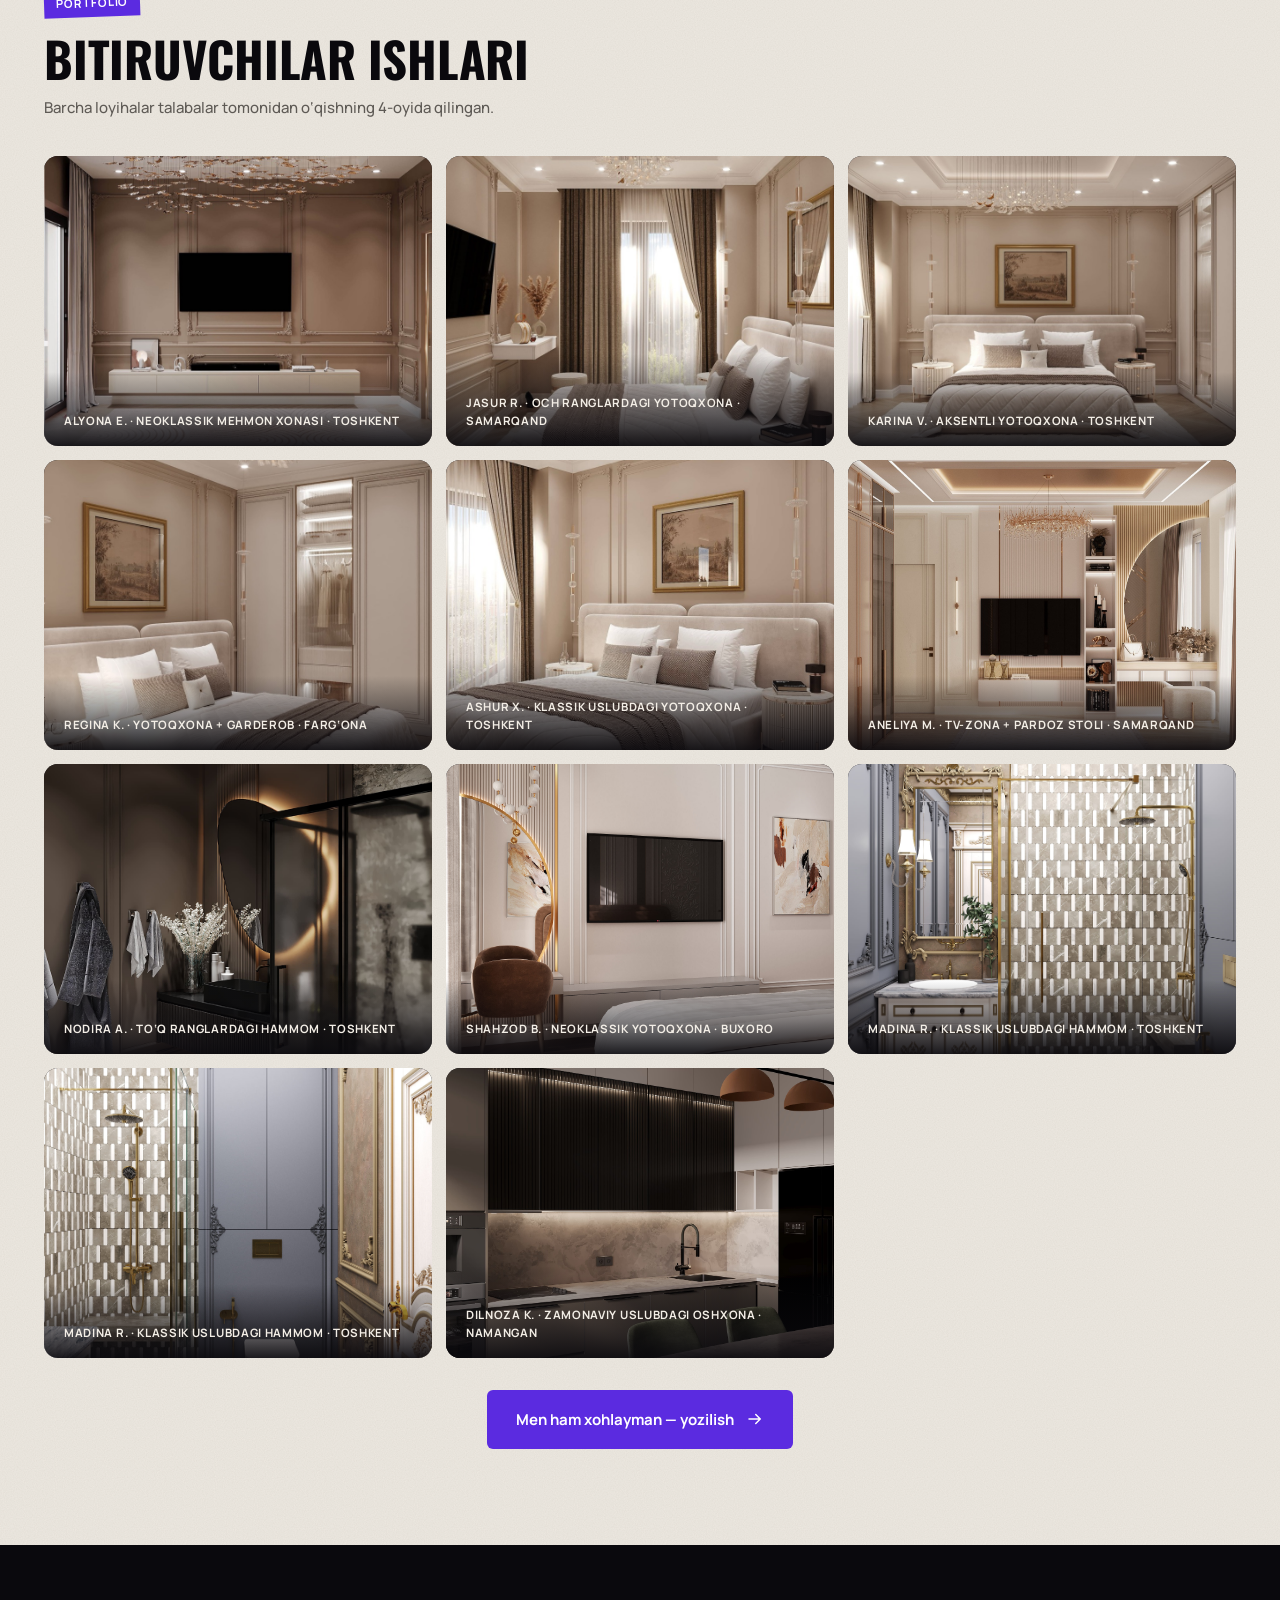
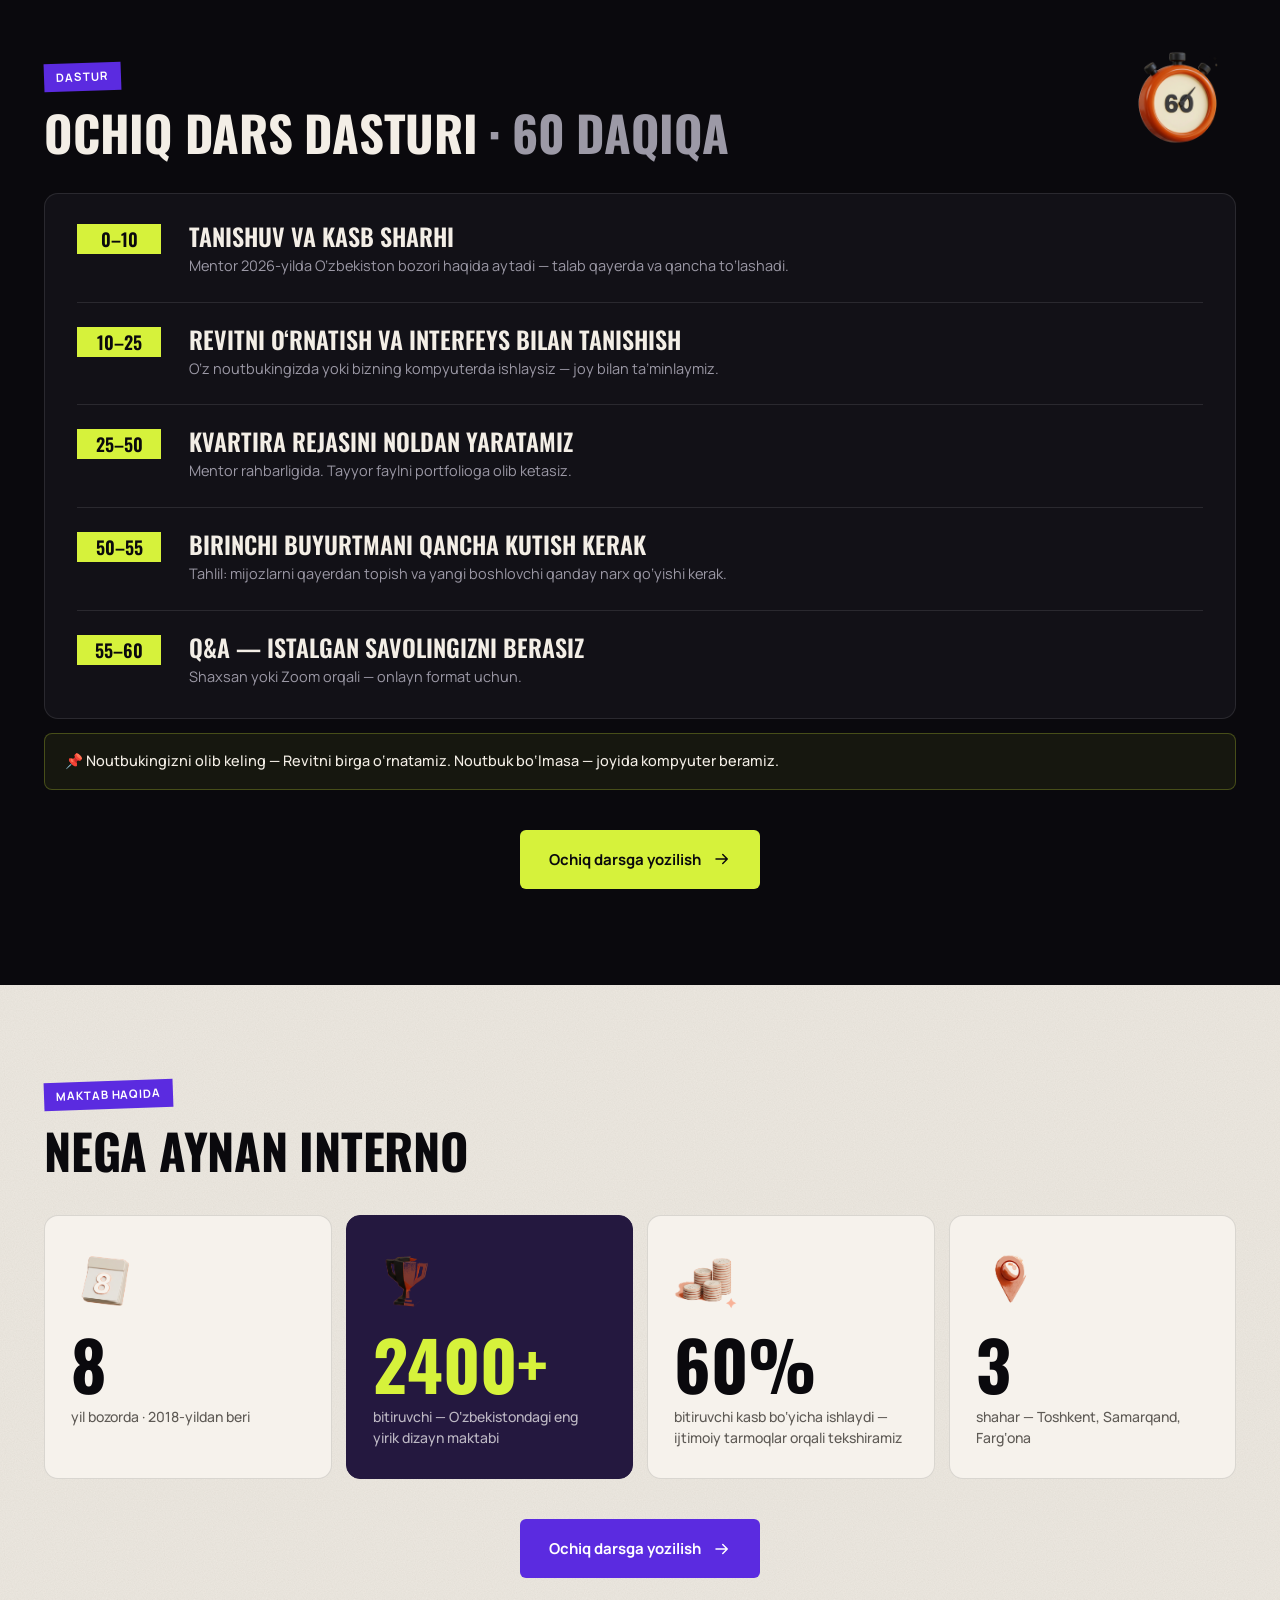
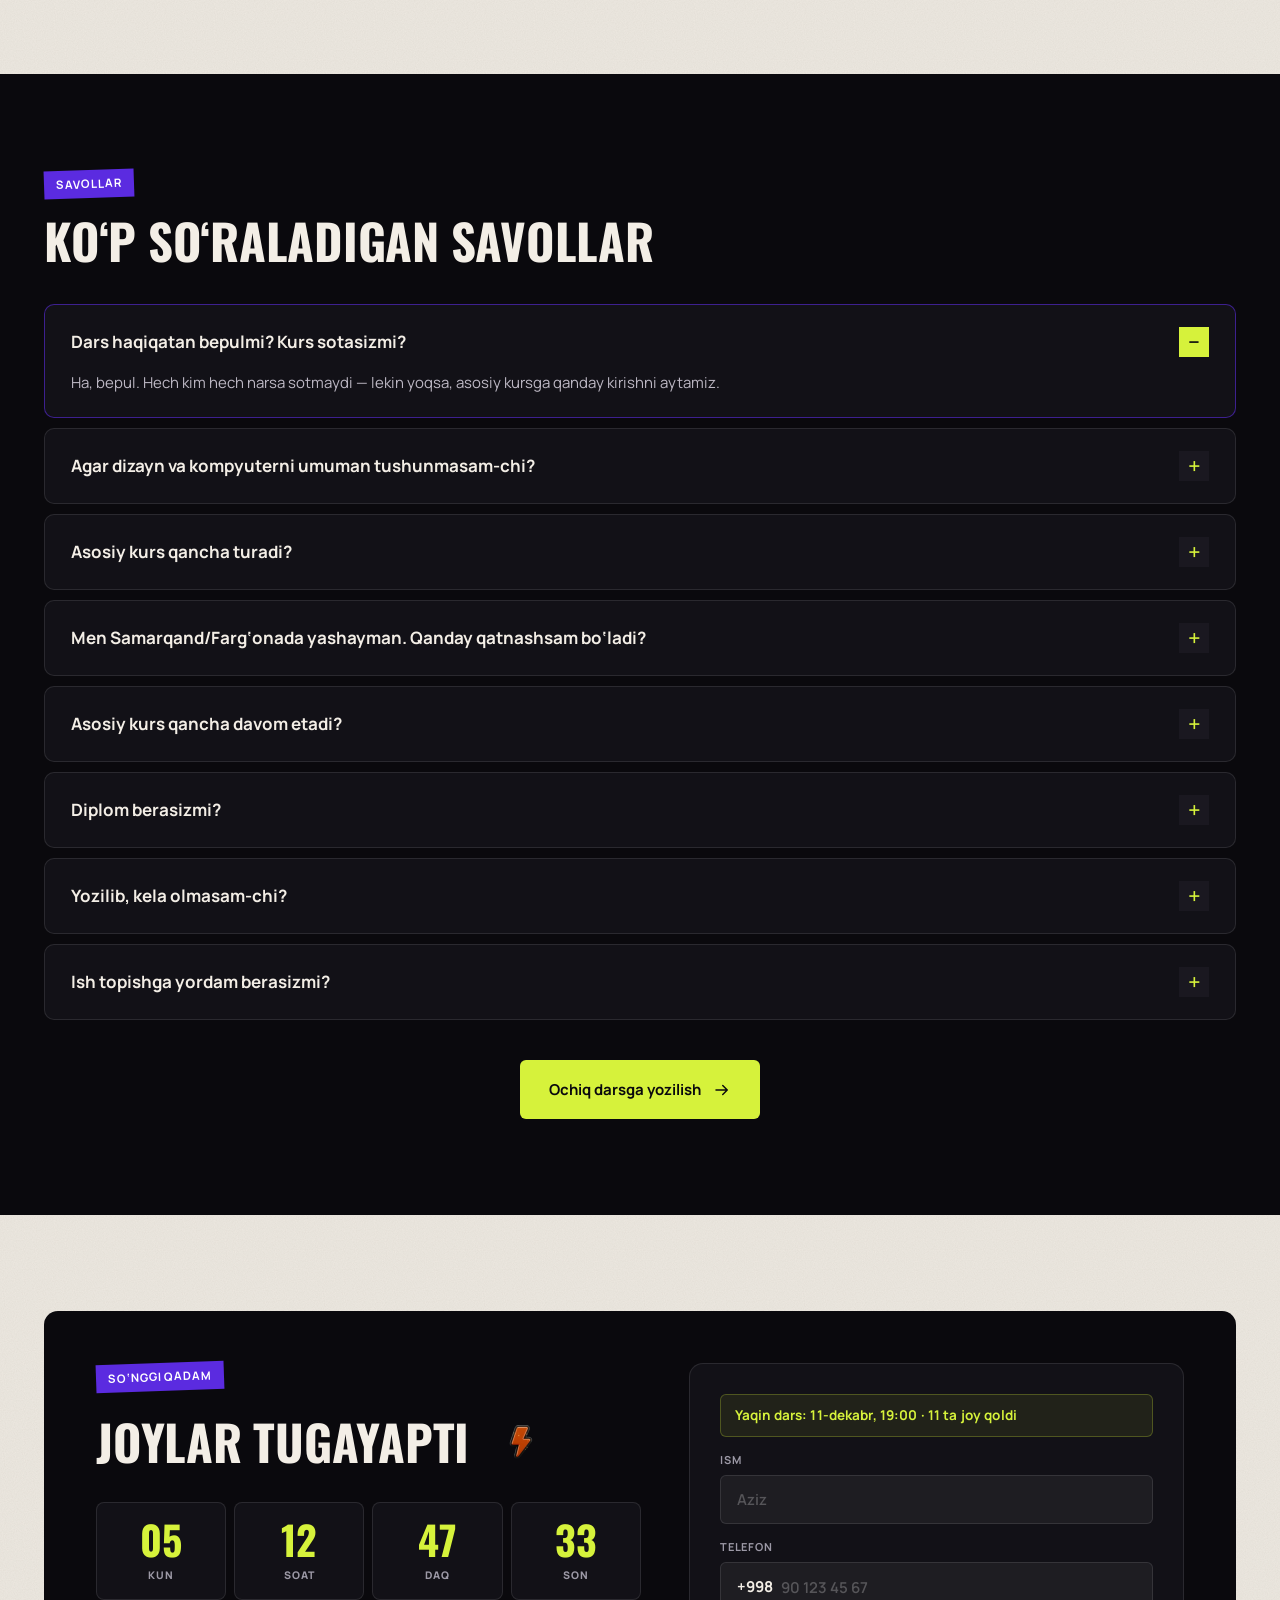
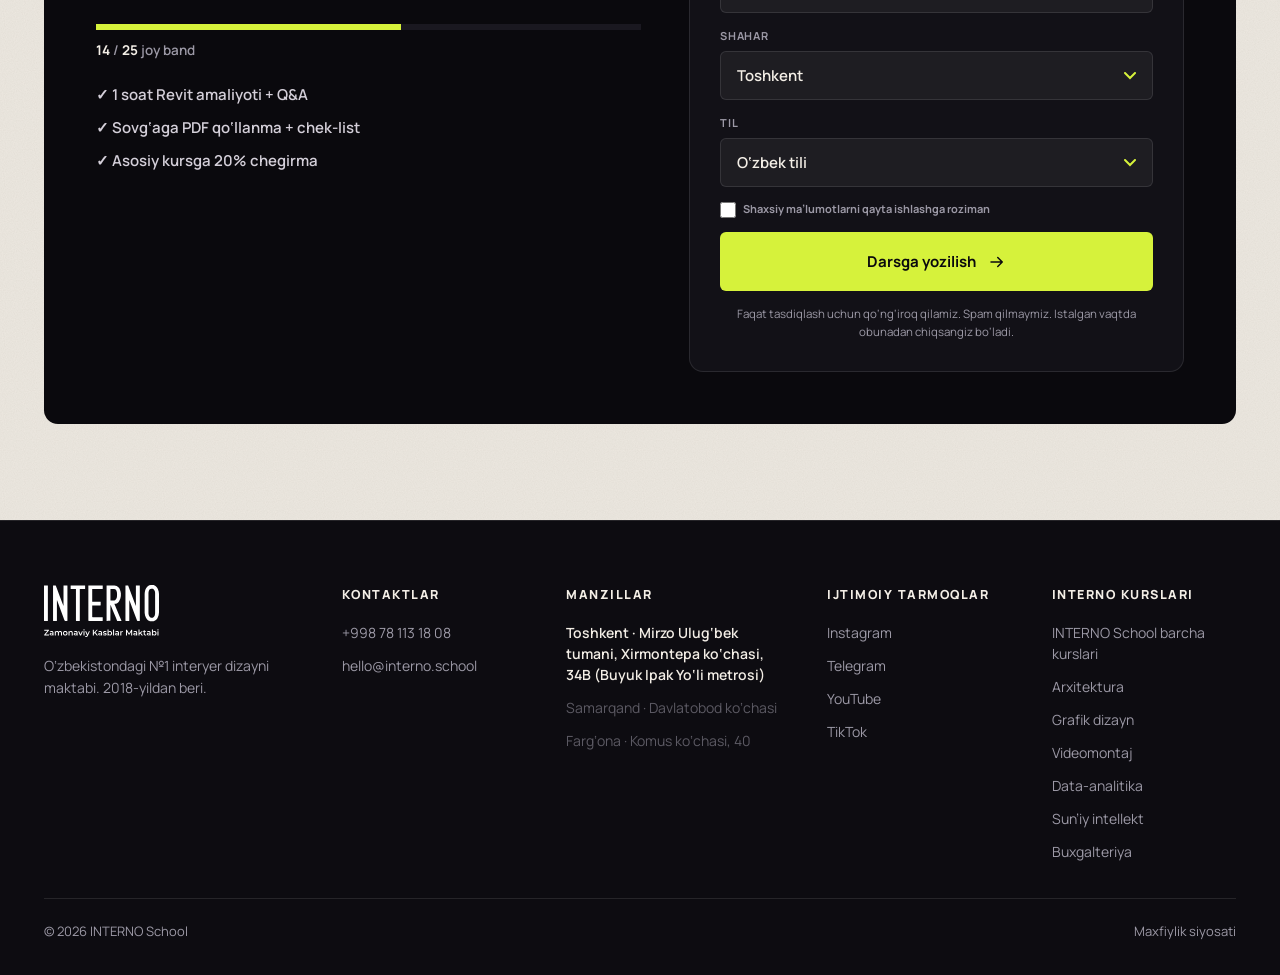
==== commit 4800d8c5: "Акция 11.11: баннер и карточка «второй курс в подарок» Закреплённый баннер с таймером до 15 ноября и" ====
--- a/uz/index.html
+++ b/uz/index.html
@@ -1646,7 +1646,7 @@
      been parsed by now, without waiting for script.js to download. -->
 <script>applyLang(document.documentElement.lang);</script>
 <script src="/script.js"></script>
-<!-- Акция «3 курса по цене одного» — монтируется после логики lang/city;
+<!-- Акция 11.11 «второй курс в подарок» — монтируется после логики lang/city;
      после дедлайна (константа в PromoBanner.js) не рендерится вовсе. -->
 <script src="/PromoBanner.js"></script>
 <script src="/PromoOffer.js"></script>
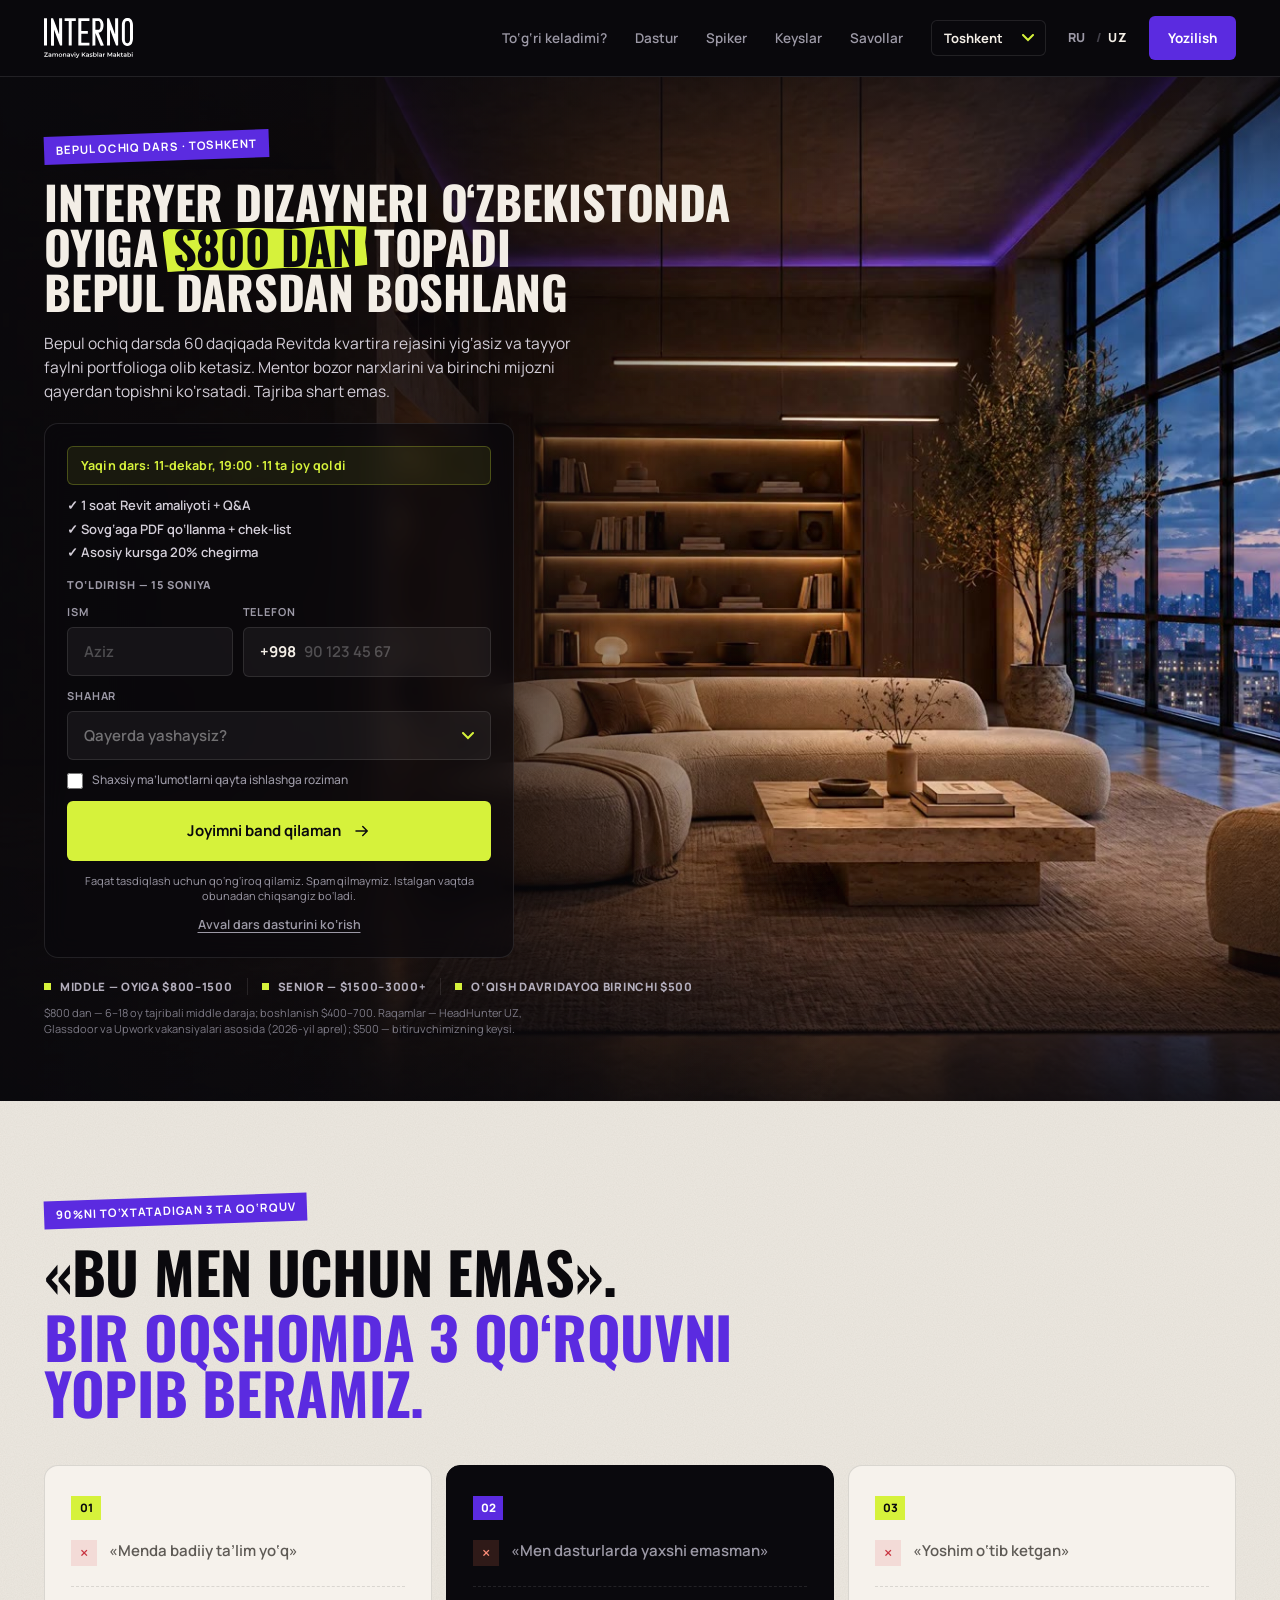
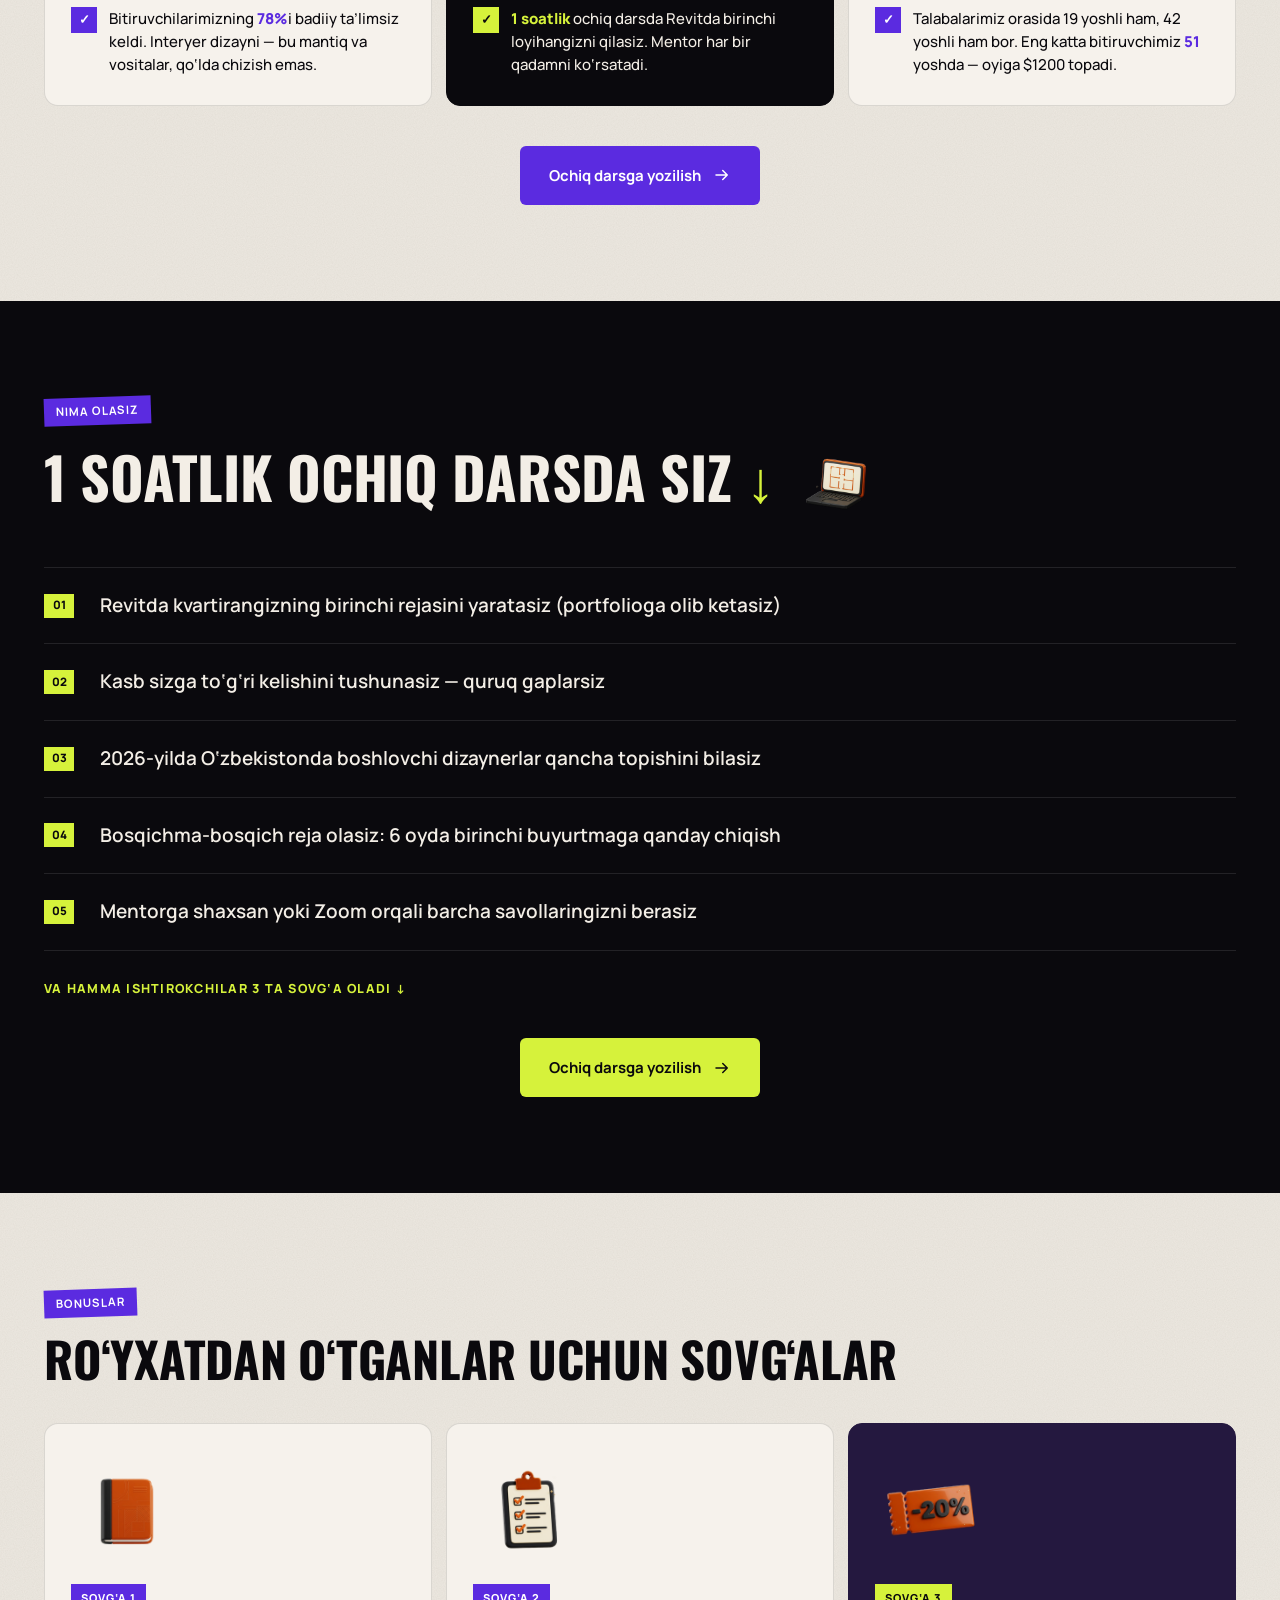
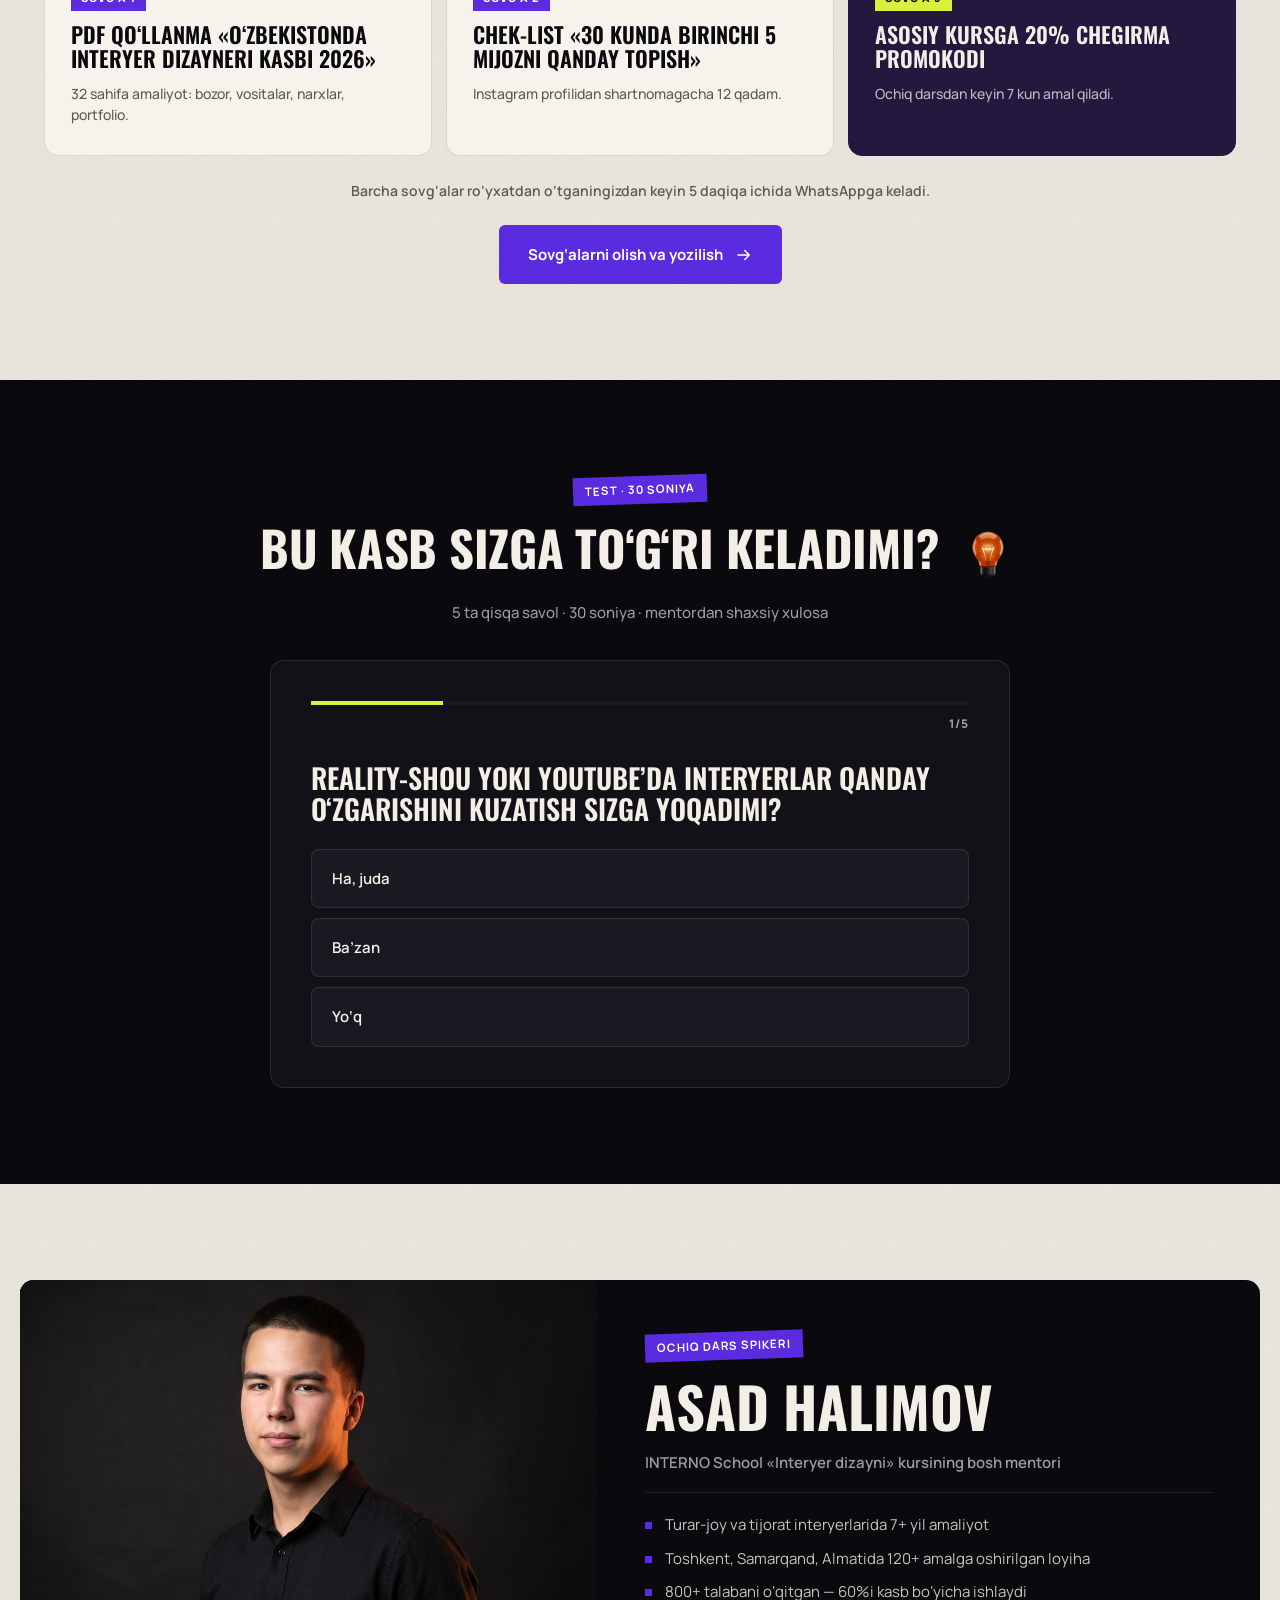
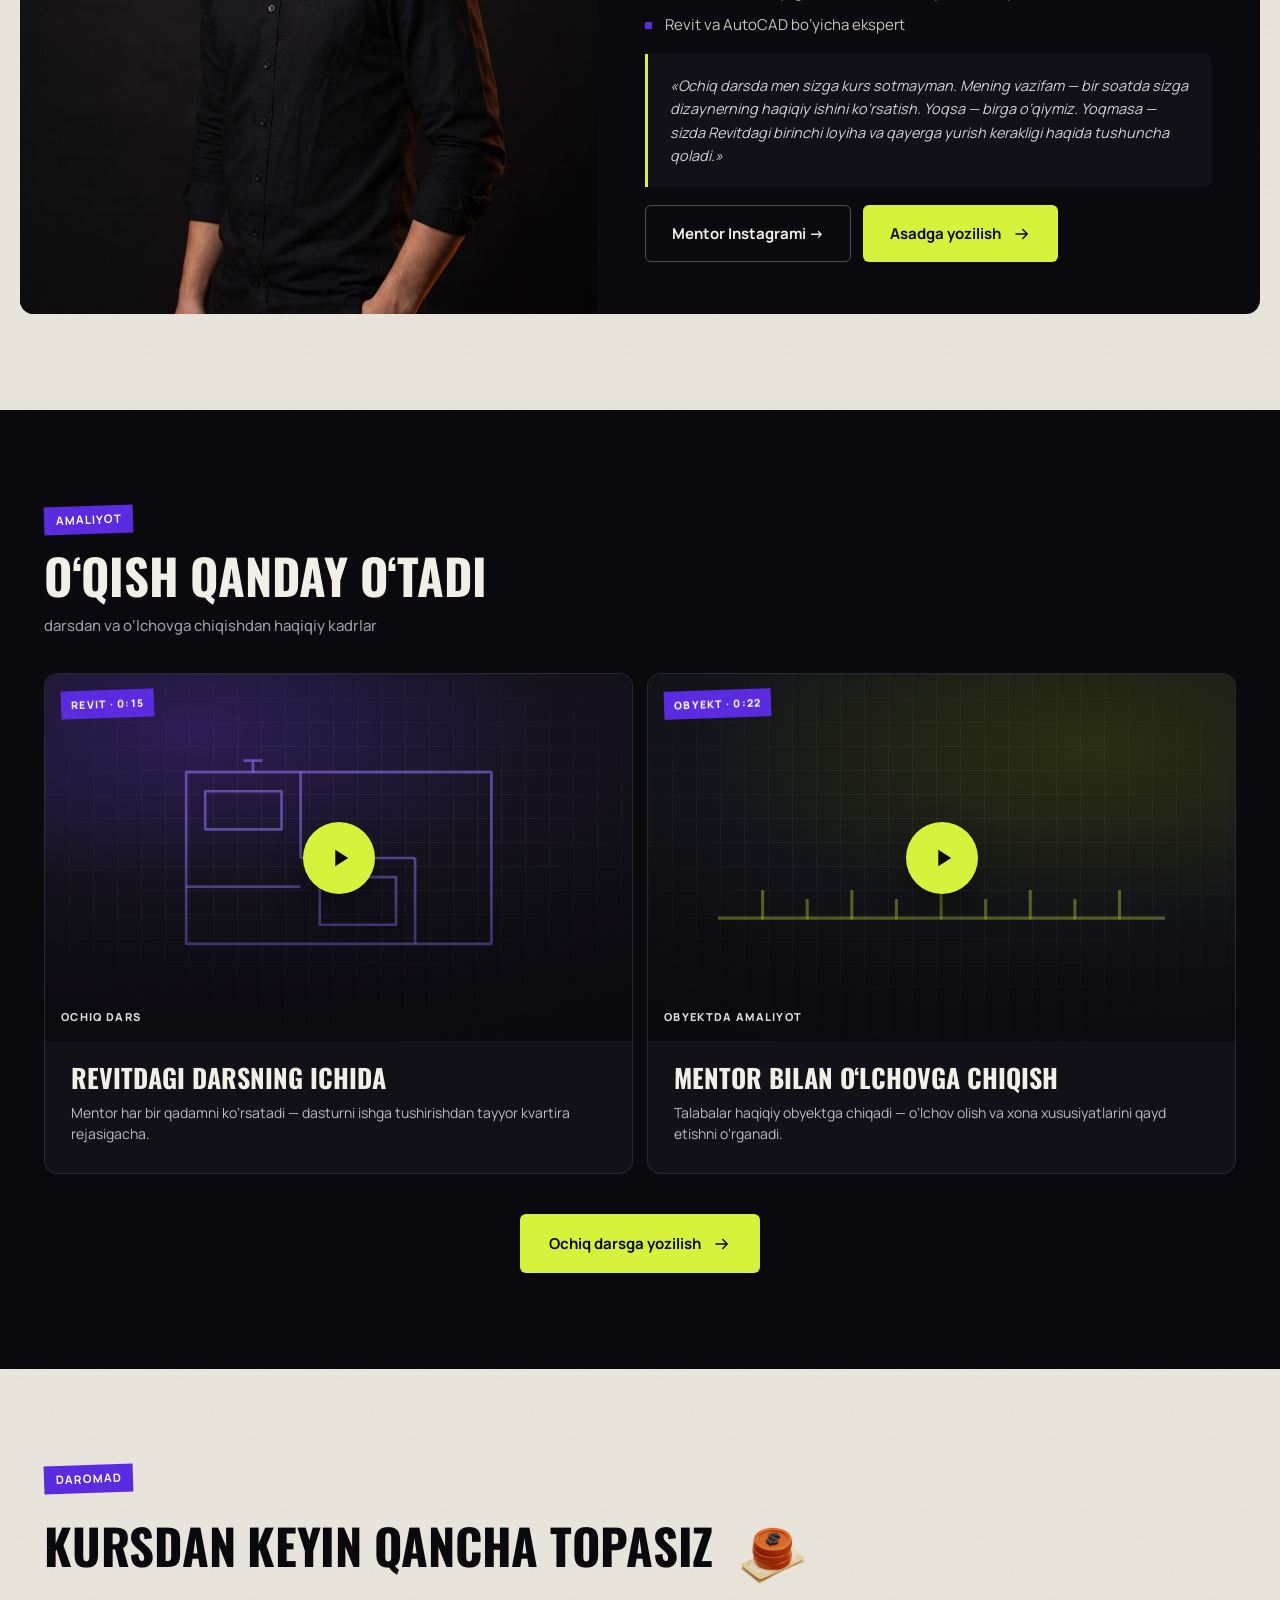
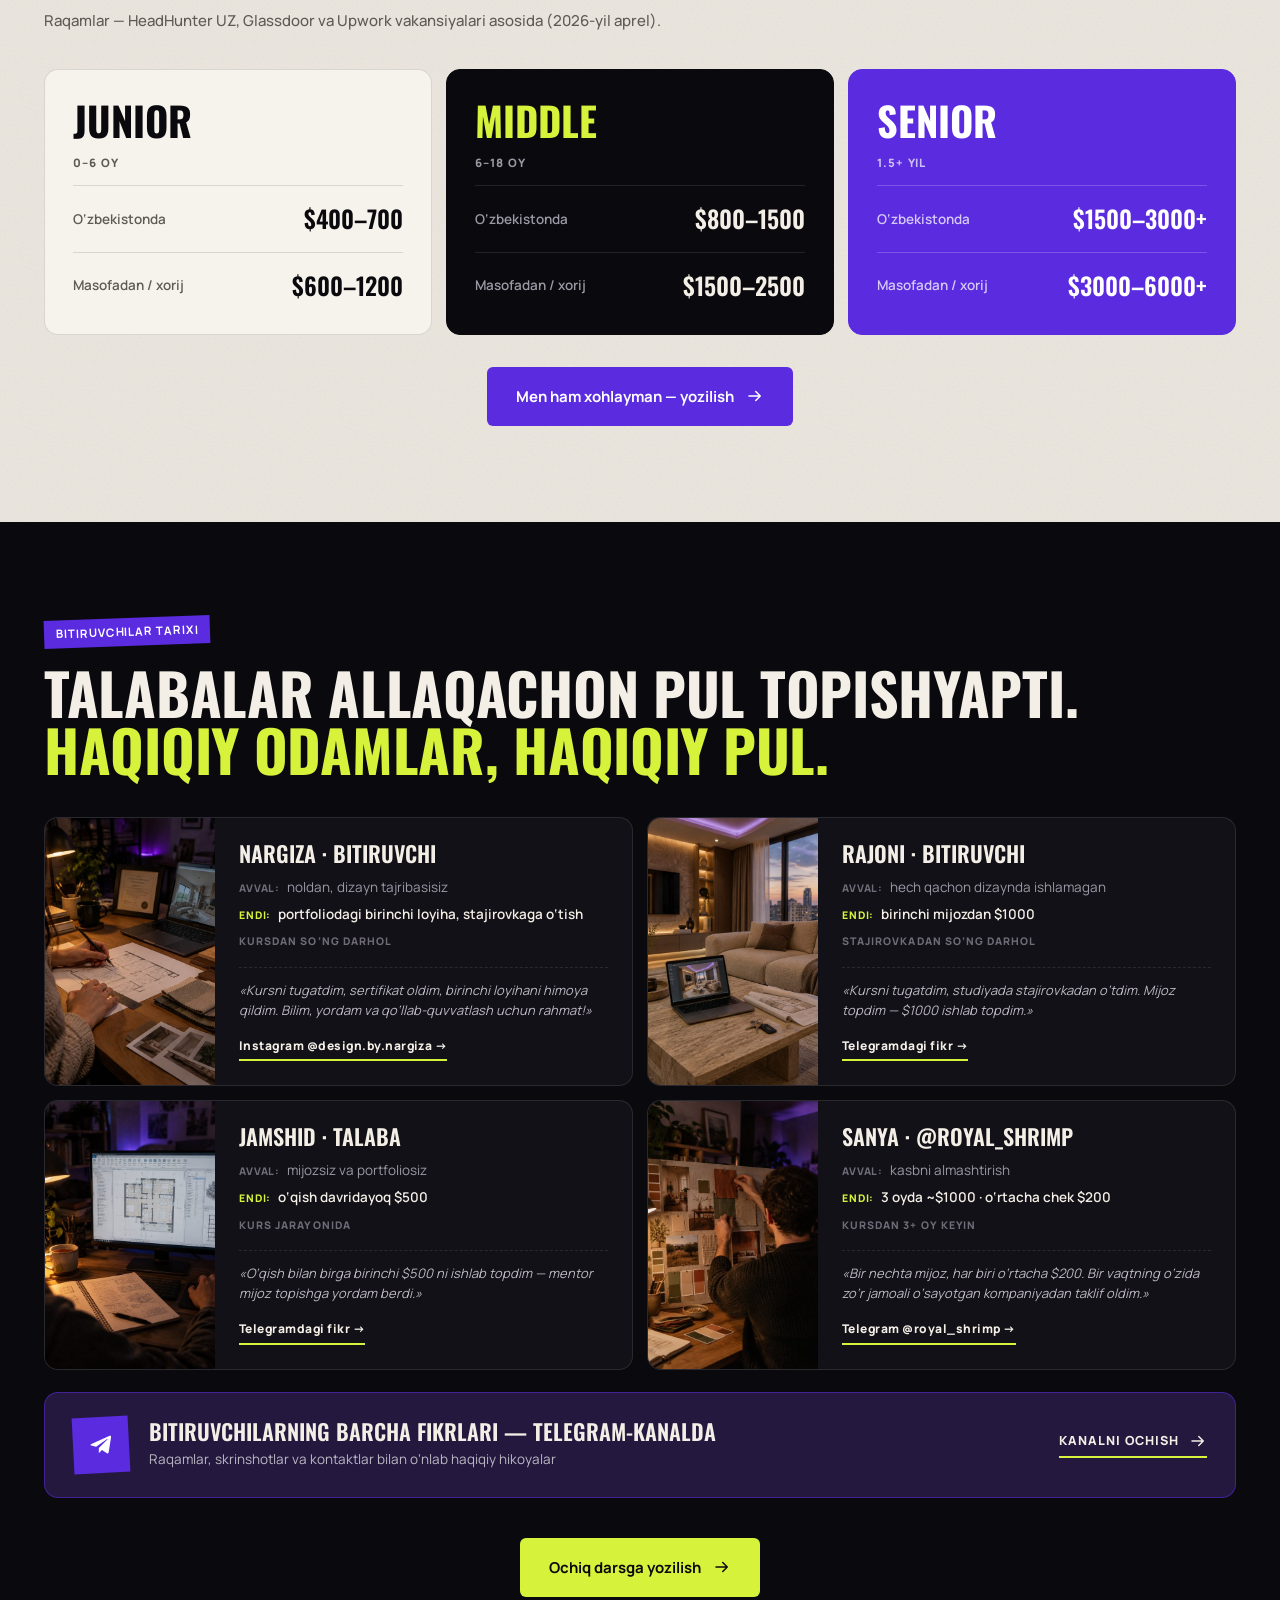
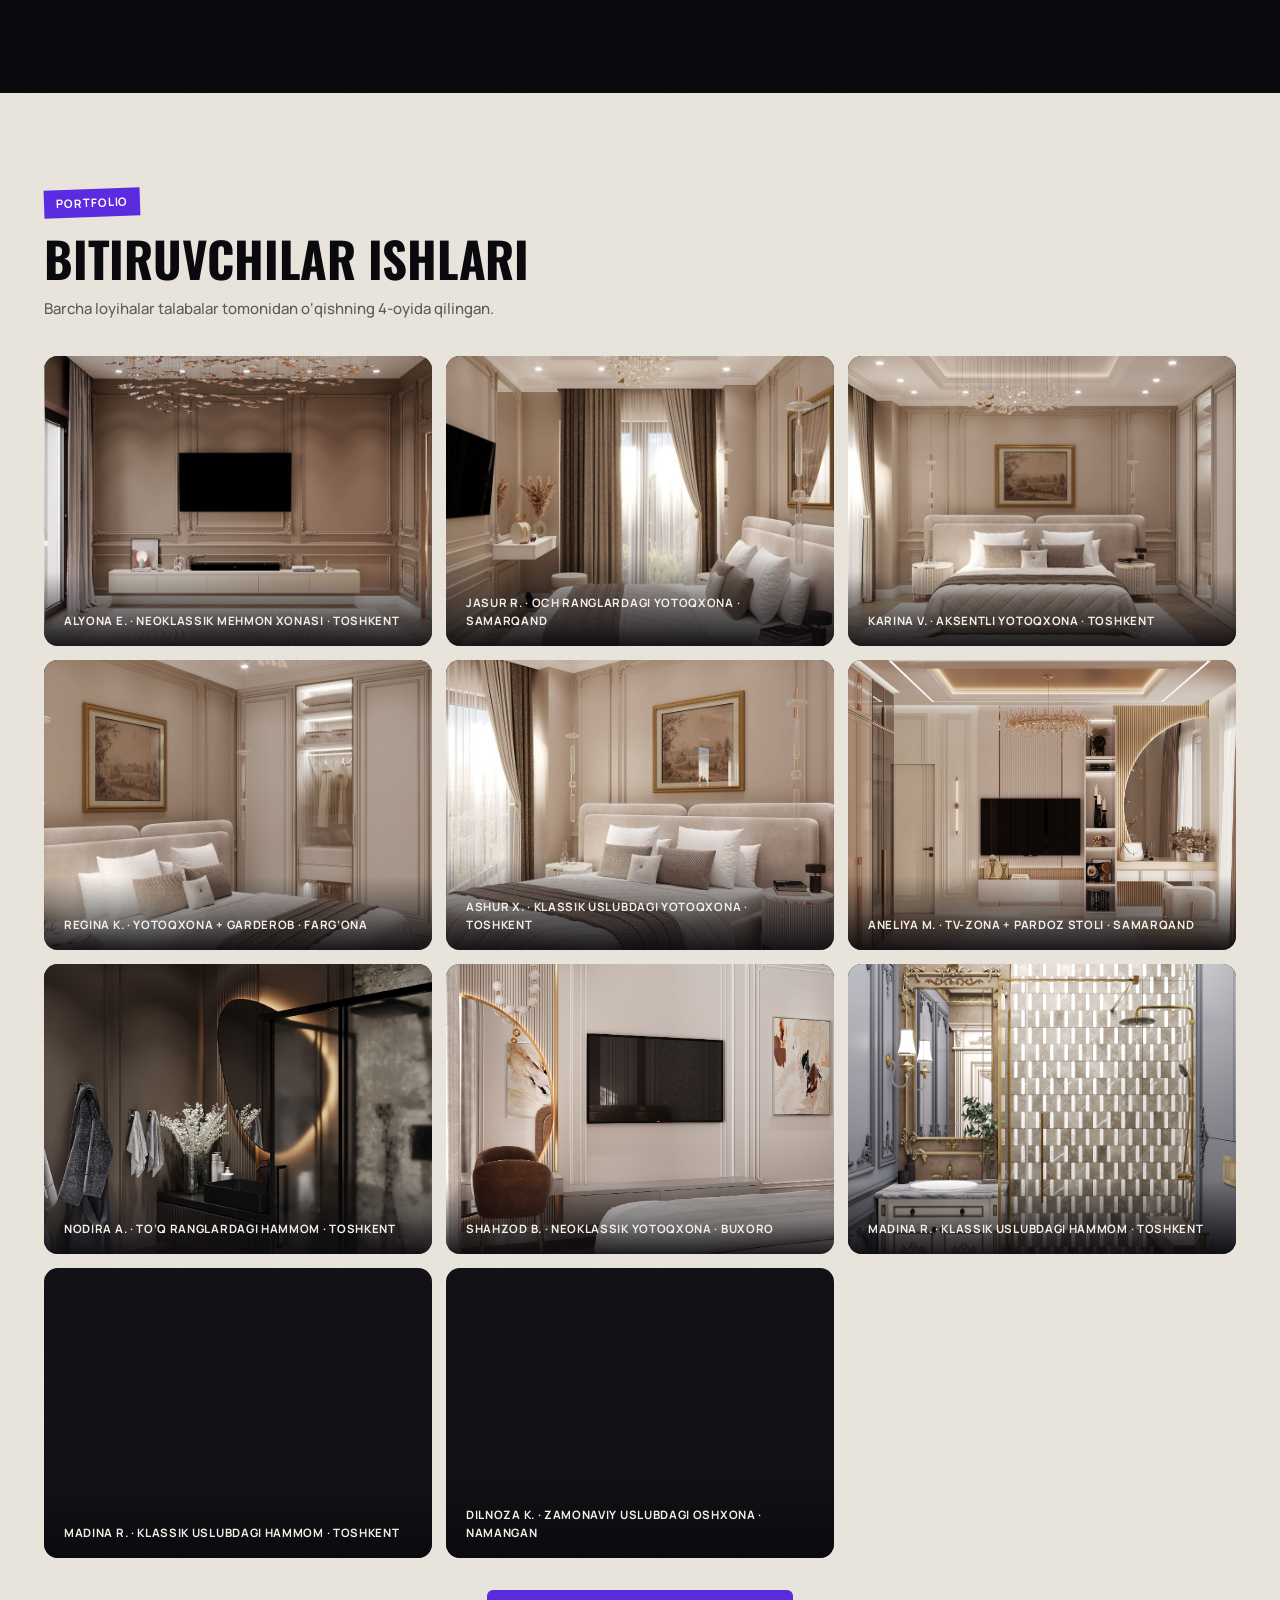
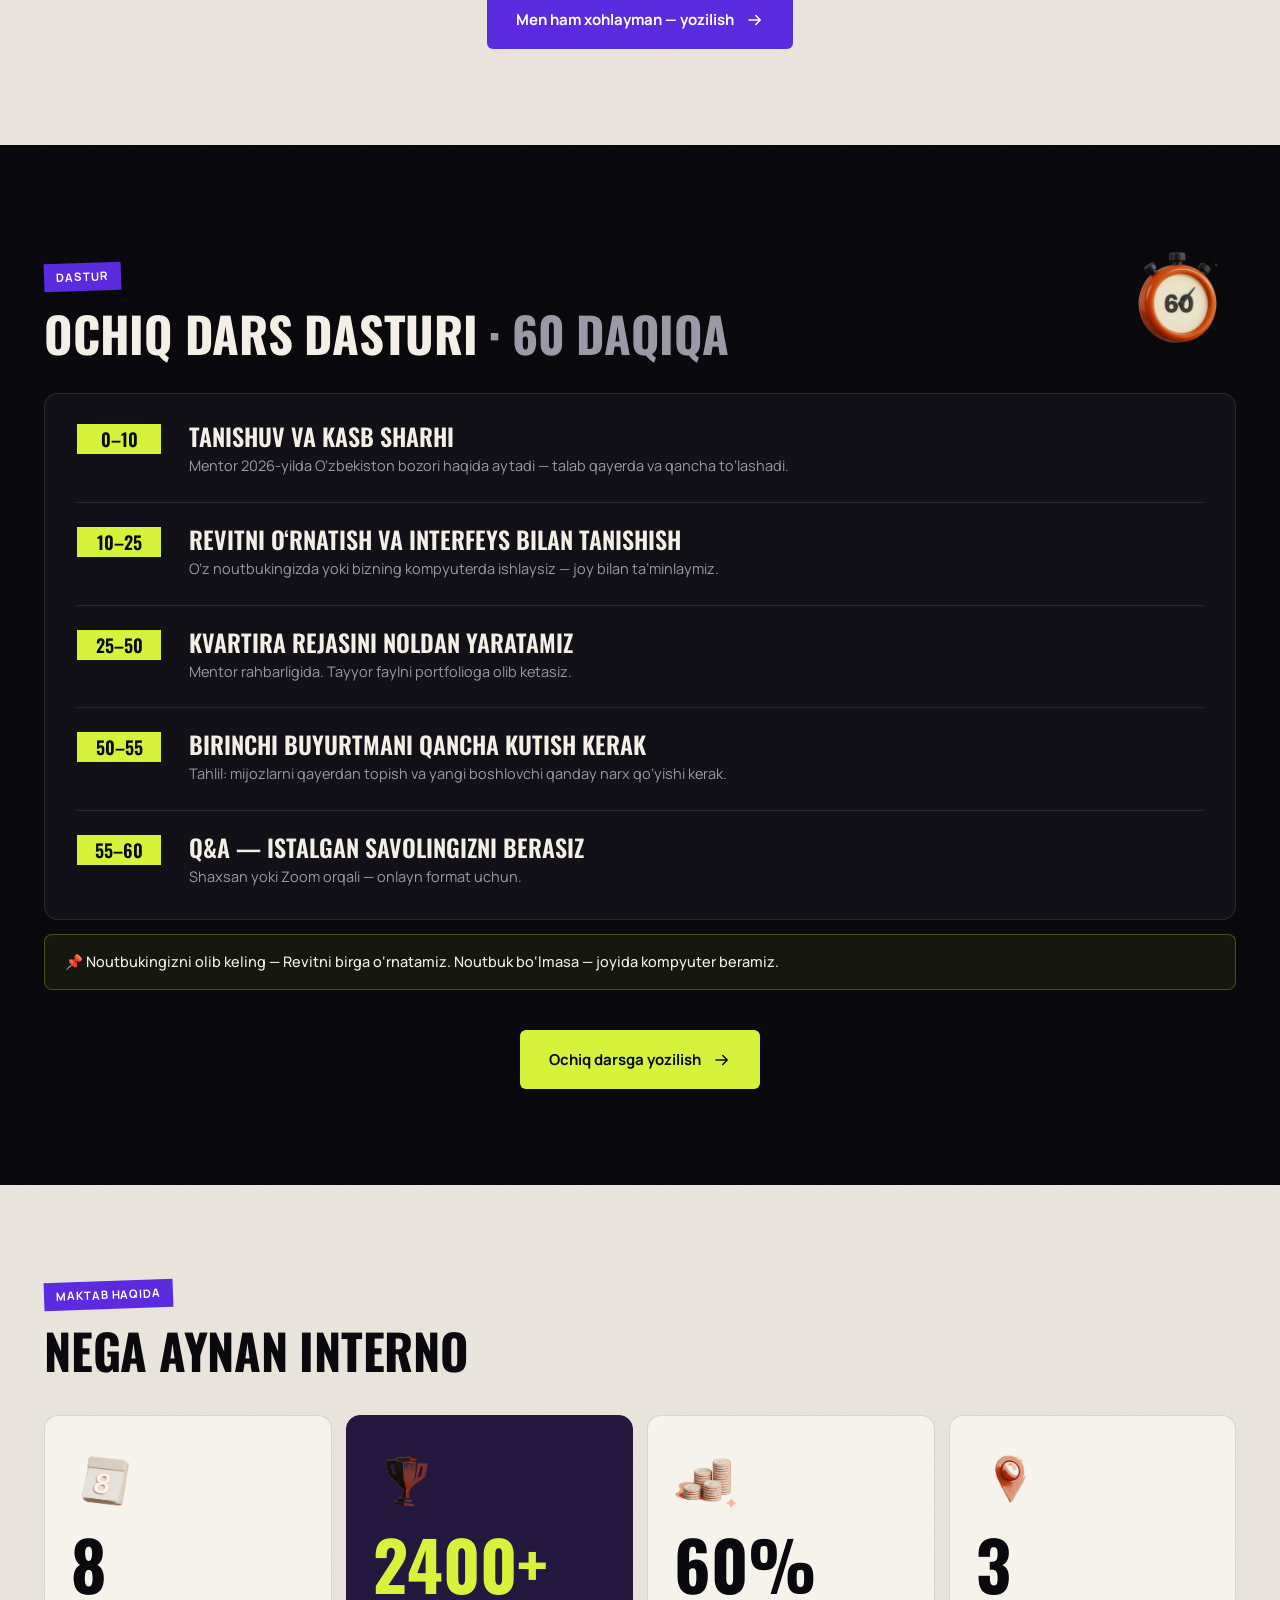
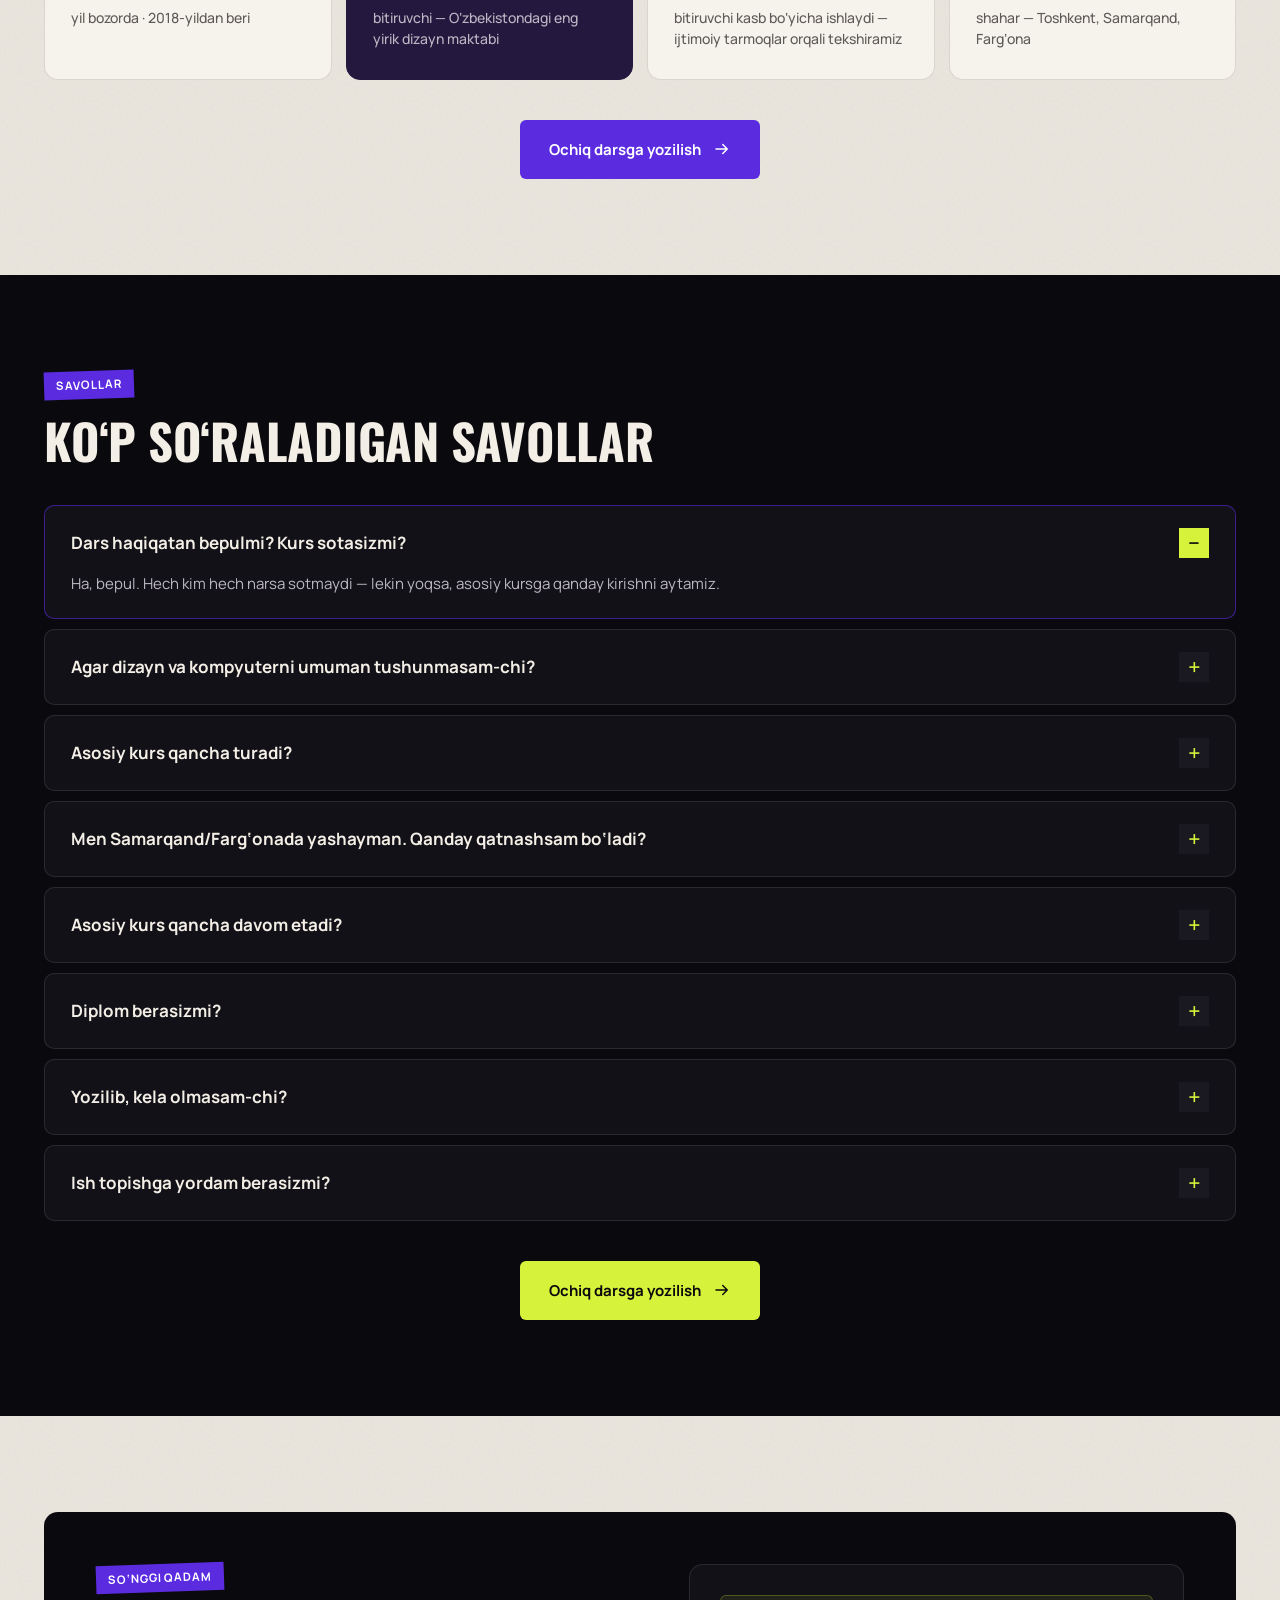
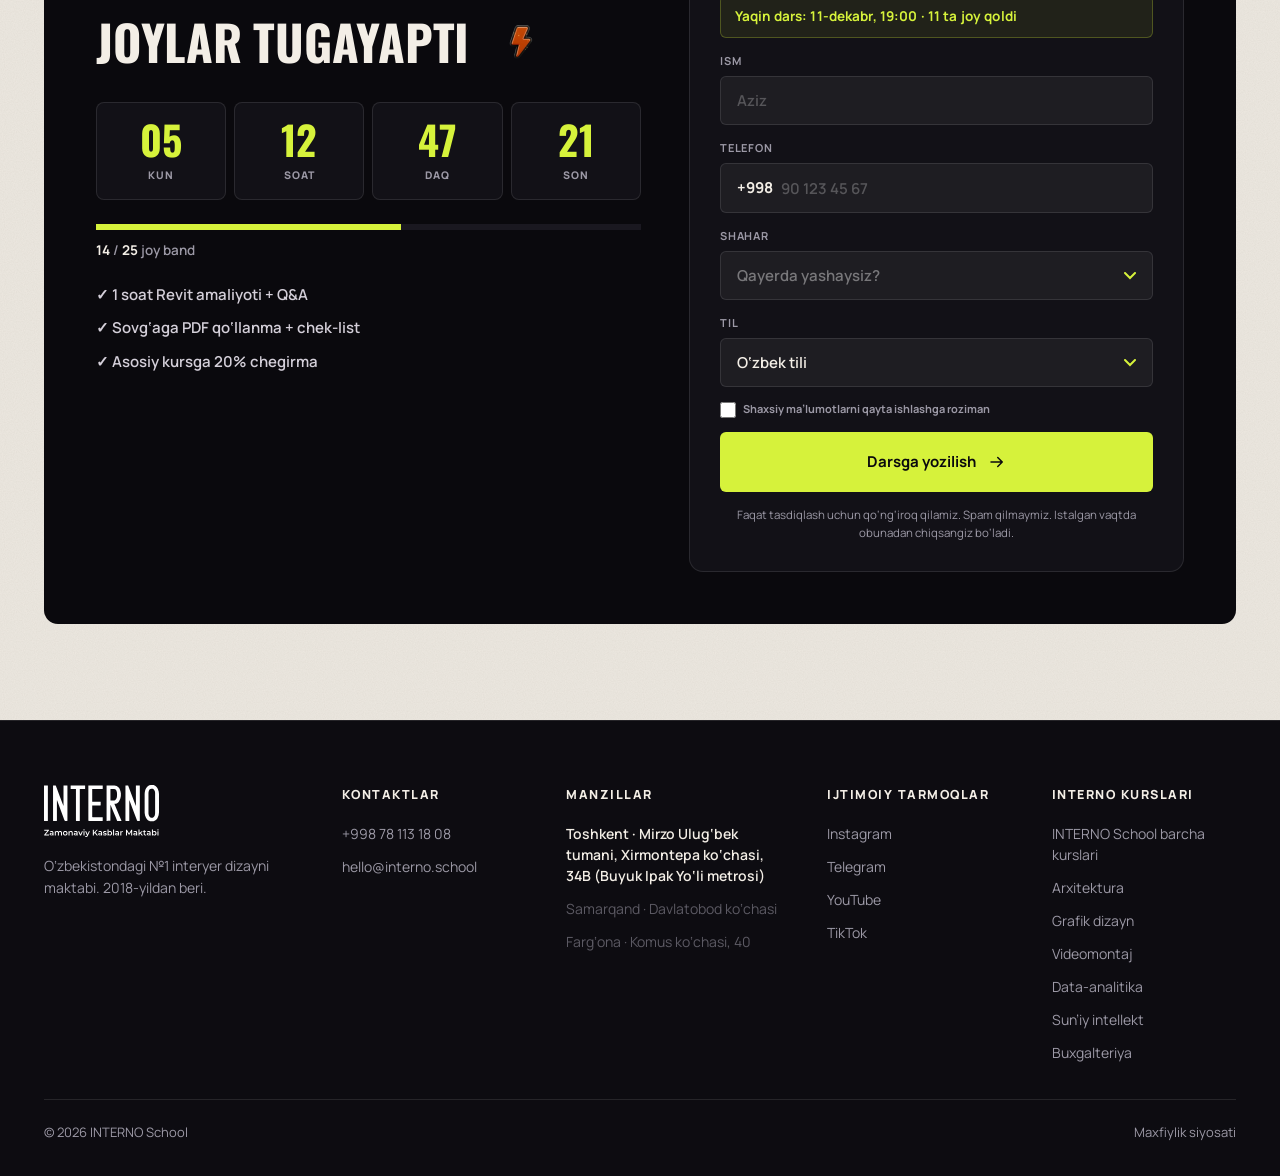
==== commit ec66a6de: "Город — обязательный вопрос, в amoCRM только лиды из Ташкента - Во всех формах (герой B, квиз, финал" ====
--- a/uz/index.html
+++ b/uz/index.html
@@ -145,7 +145,7 @@
    "breadcrumb": {
     "@id": "https://interior.internoedu.uz/uz/#breadcrumb"
    },
-   "dateModified": "2026-11-08"
+   "dateModified": "2026-11-11"
   },
   {
    "@type": "BreadcrumbList",
@@ -343,7 +343,7 @@
     "q4.t":"Какой результат хотите получить через 6 месяцев?",
     "q4.a1":"Первый клиент и доход","q4.a2":"Новая профессия и портфолио","q4.a3":"Просто разобраться, моё ли это",
     "q5.t":"В каком городе вы находитесь?",
-    "q5.a1":"Ташкент","q5.a2":"Самарканд","q5.a3":"Фергана","q5.a4":"Другой город",
+    "q5.a1":"Ташкент","q5.a2":"Самарканд","q5.a3":"Фергана","q5.a4":"Другой город","q5.a5":"Ташкентская область",
     "verdict.high":"<b>Отличный результат:</b> по вашим ответам профессия дизайнера интерьера подходит вам — приходите на бесплатный урок и убедитесь на практике.",
     "verdict.mid":"<b>Хороший потенциал:</b> у вас есть интерес и мотивация — открытый урок поможет окончательно понять, ваше ли это.",
     "verdict.low":"<b>Вы пока сомневаетесь</b> — бесплатный урок ни к чему не обязывает и поможет принять решение.",
@@ -440,6 +440,8 @@
     "cta.b1":"✓ 1 час практики в Revit + Q&A","cta.b2":"✓ PDF-гайд + чек-лист в подарок","cta.b3":"✓ Скидка 20% на основной курс",
     "form.name":"Имя","form.phone":"Телефон","form.city":"Город","form.lang":"Язык",
     "form.opt1":"Русский","form.opt2":"Узбекский",
+    "form.cityPick":"Где вы живёте?",
+    "form.c.tsh":"Ташкент","form.c.tso":"Ташкентская область","form.c.smr":"Самарканд","form.c.frg":"Фергана","form.c.oth":"Другой город / регион",
     "form.consent":"Согласен на обработку персональных данных",
     "form.submit":"Записаться на урок",
     "form.policy":"Звоним только для подтверждения. Не спамим. Можно отписаться в любой момент.",
@@ -527,7 +529,7 @@
     "q4.t":"6 oydan keyin qanday natija olmoqchisiz?",
     "q4.a1":"Birinchi mijoz va daromad","q4.a2":"Yangi kasb va portfolio","q4.a3":"O‘zimnikimi, shunchaki tushunish",
     "q5.t":"Siz qaysi shahardasiz?",
-    "q5.a1":"Toshkent","q5.a2":"Samarqand","q5.a3":"Farg‘ona","q5.a4":"Boshqa shahar",
+    "q5.a1":"Toshkent","q5.a2":"Samarqand","q5.a3":"Farg‘ona","q5.a4":"Boshqa shahar","q5.a5":"Toshkent viloyati",
     "verdict.high":"<b>A’lo natija:</b> javoblaringizga ko‘ra interyer dizayneri kasbi sizga mos — bepul darsga keling va buni amalda tekshirib ko‘ring.",
     "verdict.mid":"<b>Yaxshi salohiyat:</b> sizda qiziqish va motivatsiya bor — ochiq dars bu kasb sizniki ekanini aniq tushunishga yordam beradi.",
     "verdict.low":"<b>Siz hali ikkilanyapsiz</b> — bepul dars hech narsaga majburlamaydi va qaror qabul qilishga yordam beradi.",
@@ -623,6 +625,8 @@
     "cta.b1":"✓ 1 soat Revit amaliyoti + Q&A","cta.b2":"✓ Sovg‘aga PDF qo‘llanma + chek-list","cta.b3":"✓ Asosiy kursga 20% chegirma",
     "form.name":"Ism","form.phone":"Telefon","form.city":"Shahar","form.lang":"Til",
     "form.opt1":"Rus tili","form.opt2":"O‘zbek tili",
+    "form.cityPick":"Qayerda yashaysiz?",
+    "form.c.tsh":"Toshkent","form.c.tso":"Toshkent viloyati","form.c.smr":"Samarqand","form.c.frg":"Farg‘ona","form.c.oth":"Boshqa shahar / viloyat",
     "form.consent":"Shaxsiy ma’lumotlarni qayta ishlashga roziman",
     "form.submit":"Darsga yozilish",
     "form.policy":"Faqat tasdiqlash uchun qo‘ng‘iroq qilamiz. Spam qilmaymiz. Istalgan vaqtda obunadan chiqsangiz bo‘ladi.",
@@ -778,12 +782,8 @@
     [...sel.options].forEach(o=>{ o.textContent = cityNames[lang][o.value]; });
     sel.value = city;
   }
-  document.querySelectorAll('form select[name="city"]').forEach(s=>{
-    [...s.options].forEach(o=>{
-      if(cityNames[lang][o.value]) o.textContent = cityNames[lang][o.value];
-    });
-    if([...s.options].some(o=>o.value===city)) s.value = city;
-  });
+  // Form city selects are NOT preselected from the site city: the visitor must
+  // pick it explicitly — only Tashkent leads go to amoCRM (see script.js).
   // Preselect the lesson-language <select> to match the page language
   document.querySelectorAll('form select[name="lang"]').forEach(s=>{
     if([...s.options].some(o=>o.value===lang)) s.value = lang;
@@ -932,6 +932,16 @@
               <input type="tel" name="phone" required inputmode="tel" autocomplete="tel-national" placeholder="90 123 45 67" maxlength="12" />
             </span>
             <span class="phone-error" data-i18n="form.phoneError">Raqamni to‘liq kiriting — +998 dan keyin 9 ta raqam</span>
+          </label>
+          <label class="hero__city"><span data-i18n="form.city">Shahar</span>
+            <select name="city" required>
+              <option value="" disabled selected data-i18n="form.cityPick">Qayerda yashaysiz?</option>
+              <option value="tsh" data-i18n="form.c.tsh">Toshkent</option>
+              <option value="tso" data-i18n="form.c.tso">Toshkent viloyati</option>
+              <option value="smr" data-i18n="form.c.smr">Samarqand</option>
+              <option value="frg" data-i18n="form.c.frg">Farg‘ona</option>
+              <option value="oth" data-i18n="form.c.oth">Boshqa shahar / viloyat</option>
+            </select>
           </label>
         </div>
         <input type="hidden" name="utm_source" /><input type="hidden" name="utm_medium" /><input type="hidden" name="utm_campaign" /><input type="hidden" name="utm_content" /><input type="hidden" name="utm_term" /><input type="hidden" name="ab_variant" />
@@ -1108,16 +1118,18 @@
       <div class="quiz__step" data-step="5">
         <h3 class="quiz__q" data-i18n="q5.t">Siz qaysi shahardasiz?</h3>
         <div class="quiz__opts">
-          <button class="quiz__opt" data-score="1" data-city="tsh" data-i18n="q5.a1">Toshkent</button>
-          <button class="quiz__opt" data-score="1" data-city="smr" data-i18n="q5.a2">Samarqand</button>
-          <button class="quiz__opt" data-score="1" data-city="frg" data-i18n="q5.a3">Farg‘ona</button>
-          <button class="quiz__opt" data-score="0" data-i18n="q5.a4">Boshqa shahar</button>
+          <button class="quiz__opt" data-score="1" data-city="tsh" data-lead-city="tsh" data-i18n="q5.a1">Toshkent</button>
+          <button class="quiz__opt" data-score="1" data-lead-city="tso" data-i18n="q5.a5">Toshkent viloyati</button>
+          <button class="quiz__opt" data-score="1" data-city="smr" data-lead-city="smr" data-i18n="q5.a2">Samarqand</button>
+          <button class="quiz__opt" data-score="1" data-city="frg" data-lead-city="frg" data-i18n="q5.a3">Farg‘ona</button>
+          <button class="quiz__opt" data-score="0" data-lead-city="oth" data-i18n="q5.a4">Boshqa shahar</button>
         </div>
       </div>
 
       <div class="quiz__step quiz__final" data-step="final">
         <div class="quiz__verdict" id="quizVerdict"></div>
         <form class="quiz__form" id="quizForm">
+          <input type="hidden" name="city" />
           <label><span data-i18n="form.name">Ism</span><input type="text" name="name" required placeholder="Aziz" /></label>
           <label><span data-i18n="form.phone">Telefon</span>
             <span class="phone-field">
@@ -1517,10 +1529,13 @@
           <span class="phone-error" data-i18n="form.phoneError">Raqamni to‘liq kiriting — +998 dan keyin 9 ta raqam</span>
         </label>
         <label><span data-i18n="form.city">Shahar</span>
-          <select name="city">
-            <option value="tsh">Toshkent</option>
-            <option value="smr">Samarqand</option>
-            <option value="frg">Farg‘ona</option>
+          <select name="city" required>
+            <option value="" disabled selected data-i18n="form.cityPick">Qayerda yashaysiz?</option>
+            <option value="tsh" data-i18n="form.c.tsh">Toshkent</option>
+            <option value="tso" data-i18n="form.c.tso">Toshkent viloyati</option>
+            <option value="smr" data-i18n="form.c.smr">Samarqand</option>
+            <option value="frg" data-i18n="form.c.frg">Farg‘ona</option>
+            <option value="oth" data-i18n="form.c.oth">Boshqa shahar / viloyat</option>
           </select>
         </label>
         <label><span data-i18n="form.lang">Til</span>
@@ -1622,10 +1637,13 @@
         <span class="phone-error" data-i18n="form.phoneError">Raqamni to‘liq kiriting — +998 dan keyin 9 ta raqam</span>
       </label>
       <label><span data-i18n="form.city">Shahar</span>
-        <select name="city">
-          <option value="tsh">Toshkent</option>
-          <option value="smr">Samarqand</option>
-          <option value="frg">Farg‘ona</option>
+        <select name="city" required>
+          <option value="" disabled selected data-i18n="form.cityPick">Qayerda yashaysiz?</option>
+          <option value="tsh" data-i18n="form.c.tsh">Toshkent</option>
+          <option value="tso" data-i18n="form.c.tso">Toshkent viloyati</option>
+          <option value="smr" data-i18n="form.c.smr">Samarqand</option>
+          <option value="frg" data-i18n="form.c.frg">Farg‘ona</option>
+          <option value="oth" data-i18n="form.c.oth">Boshqa shahar / viloyat</option>
         </select>
       </label>
       <input type="hidden" name="utm_source" /><input type="hidden" name="utm_medium" /><input type="hidden" name="utm_campaign" /><input type="hidden" name="utm_content" /><input type="hidden" name="utm_term" /><input type="hidden" name="ab_variant" />
--- a/styles.css
+++ b/styles.css
@@ -199,21 +199,24 @@
   display:flex;flex-direction:column;gap:7px;
   font-size:11px;letter-spacing:.08em;text-transform:uppercase;font-weight:700;color:var(--muted-d);
 }
-.quiz__form input,.cta__form input,.cta__form select,.modal__form input,.modal__form select,.hero__form input[type="text"]{
+.quiz__form input,.cta__form input,.cta__form select,.modal__form input,.modal__form select,.hero__form input[type="text"],.hero__form select{
   width:100%;background:rgba(255,255,255,.05);border:1px solid var(--line-d);border-radius:6px;
   padding:13px 16px;color:var(--cream);font-family:var(--font-body);font-size:15px;font-weight:600;
   outline:none;transition:border-color .2s,box-shadow .2s;
 }
 .quiz__form input::placeholder,.cta__form input::placeholder,.modal__form input::placeholder,.hero__form input::placeholder{color:rgba(255,255,255,.25)}
-.quiz__form input:focus,.cta__form input:focus,.cta__form select:focus,.modal__form input:focus,.modal__form select:focus,.hero__form input[type="text"]:focus{
+.quiz__form input:focus,.cta__form input:focus,.cta__form select:focus,.modal__form input:focus,.modal__form select:focus,.hero__form input[type="text"]:focus,.hero__form select:focus{
   border-color:var(--lime);box-shadow:0 0 0 3px rgba(214,242,59,.15);
 }
-.cta__form select,.modal__form select{
+.cta__form select,.modal__form select,.hero__form select{
   appearance:none;-webkit-appearance:none;cursor:pointer;
   background-image:url("data:image/svg+xml,%3Csvg xmlns='http://www.w3.org/2000/svg' width='12' height='8'%3E%3Cpath d='M1 1l5 5 5-5' stroke='%23D6F23B' stroke-width='2' fill='none' stroke-linecap='round'/%3E%3C/svg%3E");
   background-repeat:no-repeat;background-position:right 16px center;padding-right:38px;
 }
-.cta__form select option,.modal__form select option{background:#1c1b22;color:var(--cream)}
+.cta__form select option,.modal__form select option,.hero__form select option{background:#1c1b22;color:var(--cream)}
+/* пока город не выбран — плейсхолдер приглушён */
+.cta__form select:invalid,.modal__form select:invalid,.hero__form select:invalid{color:rgba(255,255,255,.4)}
+.hero__fields .hero__city{grid-column:1/-1}
 .cta__check,.modal__check,.hero__form label.hero__check{
   display:flex !important;flex-direction:row !important;align-items:flex-start;gap:9px;
   font-size:12px;line-height:1.4;color:var(--muted-d);font-weight:500;
